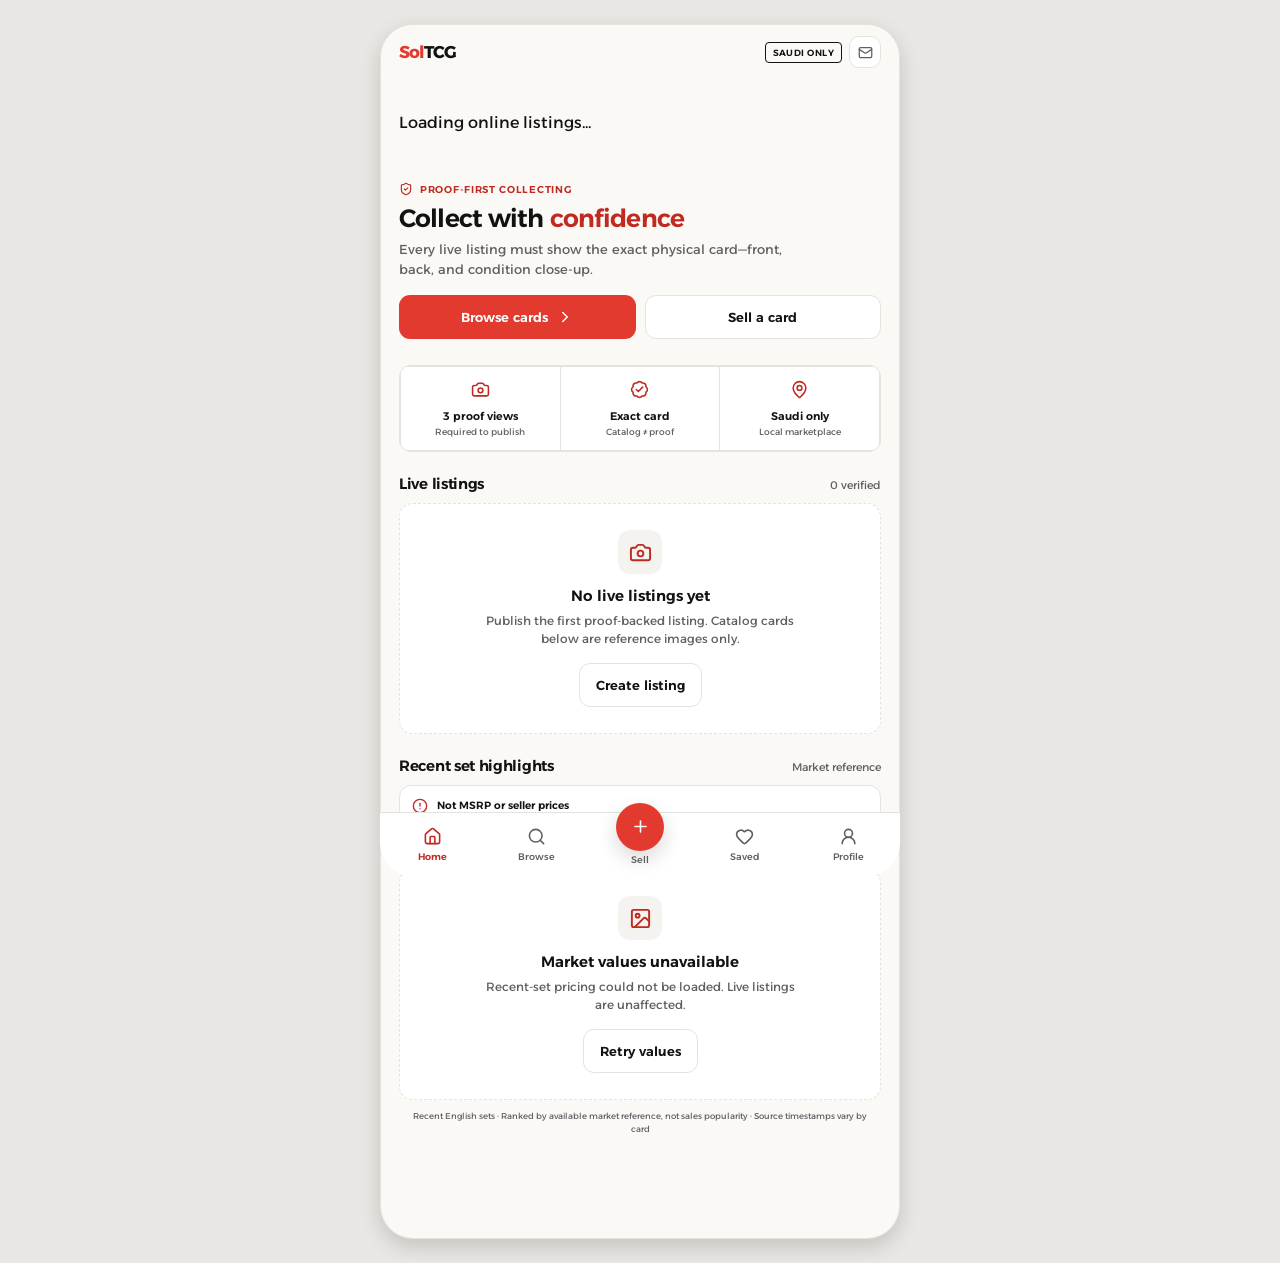
==== index.html @ 225a8061 "Publish browser build 0.1.14" ====
<!doctype html>
<html lang="en">
  <head>
    <meta charset="UTF-8" />
    <meta name="viewport" content="width=device-width, initial-scale=1.0, viewport-fit=cover" />
    <meta name="theme-color" content="#faf9f6" media="(prefers-color-scheme: light)" />
    <meta name="theme-color" content="#0f0f11" media="(prefers-color-scheme: dark)" />
    <meta name="description" content="SolTCG — a Saudi-first marketplace for collectors." />
    <title>SolTCG</title>
    <link rel="preconnect" href="https://fonts.googleapis.com" />
    <link rel="preconnect" href="https://fonts.gstatic.com" crossorigin />
    <link href="https://fonts.googleapis.com/css2?family=Alexandria:wght@300;400;500;600;700&display=swap" rel="stylesheet" />
    <script>
      // Runs before first paint so a saved Appearance choice never flashes the
      // other theme. The app re-applies the same value once it mounts.
      try {
        var stored = localStorage.getItem('soltcg:theme:v1')
        if (stored === 'light' || stored === 'dark') document.documentElement.dataset.theme = stored
      } catch (error) {}
    </script>
    <script type="module" crossorigin src="./assets/index-CTW6f2Mk.js"></script>
    <link rel="stylesheet" crossorigin href="./assets/index-mkdgCSlb.css">
  </head>
  <body>
    <div id="root"></div>
  </body>
</html>
---- assets/index-mkdgCSlb.css ----
.auth-screen{padding-block-start:28px}.auth-hero{align-items:flex-start;gap:14px;margin:2px 2px 22px;display:flex}.auth-icon{width:44px;height:44px;color:var(--accent-text);background:var(--surface-2);border:1px solid var(--line);border-radius:13px;flex:none;place-items:center;display:grid}.auth-hero h1{letter-spacing:-.035em;margin:7px 0;font-size:26px;font-weight:600;line-height:1.1}.auth-hero p{color:var(--muted);margin:0;font-size:12.5px;line-height:1.55}.auth-hero p strong{color:var(--ink)}.auth-guest-button{min-height:48px}.auth-divider{color:var(--muted);letter-spacing:.1em;text-transform:uppercase;align-items:center;gap:12px;margin:22px 1px 16px;font-size:9px;font-weight:600;display:flex}.auth-divider:before,.auth-divider:after{content:"";background:var(--line);flex:1;height:1px}.auth-card{padding:8px 16px 16px}.auth-tabs{background:var(--surface-2);border:1px solid var(--line);border-radius:11px;grid-template-columns:1fr 1fr;gap:4px;margin:0 0 18px;padding:4px;display:grid}.auth-tabs button{min-height:38px;color:var(--muted);cursor:pointer;background:0 0;border:0;border-radius:8px;justify-content:center;align-items:center;gap:6px;font-size:11.5px;font-weight:600;display:flex}.auth-tabs button.active{color:var(--accent-ink);background:var(--accent)}.auth-card-heading h2{letter-spacing:-.02em;margin:0 0 5px;font-size:17px;font-weight:600}.auth-card-heading p{color:var(--muted);margin:0 0 18px;font-size:10.5px;line-height:1.5}.auth-submit{margin-block-start:20px}.auth-resend{width:100%;min-height:32px;color:var(--muted);cursor:pointer;background:0 0;border:0;margin-block-start:14px;font-size:10.5px;font-weight:600}.auth-resend:hover{color:var(--accent-text)}.auth-resend:disabled{color:var(--muted);opacity:.6;cursor:default}.auth-alert{border:1px solid var(--line);border-radius:11px;align-items:flex-start;gap:9px;margin-block:13px;padding:11px 12px;font-size:10.5px;line-height:1.5;display:flex}.auth-alert svg{flex:none;margin-block-start:1px}.auth-alert.notice{color:var(--muted);background:var(--surface-2)}.auth-alert.notice svg{color:var(--amber)}.auth-alert.error{color:var(--red);background:var(--surface)}.auth-alert.success{color:var(--ink);background:var(--surface-2)}.auth-alert.success span{color:var(--accent-text)}.auth-account-card{background:var(--surface);border:1px solid var(--line);border-radius:14px;align-items:center;gap:13px;margin-block:10px 19px;padding:15px;display:flex}.auth-avatar{width:43px;height:43px;color:var(--ink);background:var(--surface-2);border:1px solid var(--line);border-radius:50%;place-items:center;font-size:17px;font-weight:600;display:grid}.auth-account-card div{flex-direction:column;gap:3px;min-width:0;display:flex}.auth-account-card strong,.auth-account-card span{text-overflow:ellipsis;white-space:nowrap;overflow:hidden}.auth-account-card strong{font-size:13px;font-weight:600}.auth-account-card div span{color:var(--muted);font-size:10.5px}.auth-signout{width:100%;min-height:43px;color:var(--muted);cursor:pointer;background:0 0;border:0;justify-content:center;align-items:center;gap:7px;margin-block-start:9px;font-size:11.5px;font-weight:600;display:flex}.auth-signout:disabled{opacity:.6}@media (width<=360px){.auth-tabs button{font-size:10.5px}.auth-card{padding-inline:13px}}.onboarding-page{min-height:100vh;padding-block:28px calc(24px + env(safe-area-inset-bottom));background:var(--bg);color:var(--ink);flex-direction:column;gap:18px;padding-inline:18px;display:flex}.onboarding-head{align-items:flex-start;gap:14px;display:flex}.onboarding-head h1{letter-spacing:-.03em;margin:6px 0;font-size:24px;font-weight:600;line-height:1.14}.onboarding-head p{color:var(--muted);margin:0;font-size:12.5px;line-height:1.55}.onboarding-progress{gap:6px;display:flex}.onboarding-dot{background:var(--surface-2);border-radius:999px;flex:1;height:4px;transition:background .2s}.onboarding-dot.done{background:var(--line)}.onboarding-dot.current{background:var(--accent)}.onboarding-step{align-content:start;gap:10px;display:grid}.onboarding-step.wide{grid-template-columns:1fr 1fr}.onboarding-step.wide .onboarding-tile{min-height:56px}.onboarding-tile{text-align:start;width:100%;min-height:72px;color:var(--ink);cursor:pointer;background:var(--surface);border:1px solid var(--line);border-radius:14px;align-items:center;gap:14px;padding-block:14px;padding-inline:16px;transition:transform .16s,border-color .16s,background .16s,opacity .16s,box-shadow .16s;display:flex}.onboarding-tile:active{transform:scale(.98)}.onboarding-tile:hover{border-color:var(--ink)}.onboarding-tile-icon{width:42px;height:42px;color:var(--accent-text);background:var(--surface-2);border-radius:12px;flex:none;place-items:center;transition:background .16s,color .16s;display:grid}.onboarding-tile-copy{flex-direction:column;gap:3px;min-width:0;display:flex}.onboarding-tile-copy strong{font-size:14px;font-weight:600}.onboarding-tile-copy small{color:var(--muted);font-size:11px;line-height:1.45}.onboarding-tile.chosen{background:var(--surface);border-color:var(--accent);box-shadow:0 0 0 1px var(--accent)}.onboarding-tile.chosen .onboarding-tile-icon{color:var(--accent-ink);background:var(--accent)}.onboarding-tile.dimmed{opacity:.55}.onboarding-actions{align-items:center;gap:10px;margin-block-start:auto;display:flex}.onboarding-actions .secondary{flex:none;min-width:48px}.onboarding-actions .primary{flex:1}.onboarding-skip{min-height:44px;color:var(--muted);cursor:pointer;background:0 0;border:0;flex:none;padding-inline:8px;font-size:11.5px;font-weight:600}.onboarding-skip:hover{color:var(--accent-text)}.onboarding-error{color:var(--red);margin:0;font-size:11px;line-height:1.5}@keyframes onboarding-step-in{0%{opacity:0;transform:translate(14px)}to{opacity:1;transform:translate(0)}}.onboarding-step{animation:.22s both onboarding-step-in}[dir=rtl] .onboarding-step{animation-name:onboarding-step-in-rtl}@keyframes onboarding-step-in-rtl{0%{opacity:0;transform:translate(-14px)}to{opacity:1;transform:translate(0)}}@keyframes onboarding-tile-in{0%{opacity:0;transform:translateY(10px)}to{opacity:1;transform:translateY(0)}}.onboarding-tile{animation:.18s both onboarding-tile-in}.onboarding-tile:first-child{animation-delay:40ms}.onboarding-tile:nth-child(2){animation-delay:.1s}.onboarding-tile:nth-child(3){animation-delay:.16s}.onboarding-tile:nth-child(4){animation-delay:.22s}.onboarding-tile:nth-child(5){animation-delay:.28s}.onboarding-tile:nth-child(6){animation-delay:.34s}@media (prefers-reduced-motion:reduce){.onboarding-step,.onboarding-tile{animation:none}.onboarding-tile,.onboarding-tile-icon,.onboarding-dot{transition:none}.onboarding-tile:active{transform:none}}:root{--lightningcss-light:initial;--lightningcss-dark: ;color-scheme:light;font-synthesis:none;--bg:#faf9f6;--surface:#fff;--surface-2:#f4f3ef;--ink:#121213;--muted:#5f5f62;--line:#e5e3de;--media:#f1f0ec;--accent:#e23a2e;--accent-text:#c02a20;--accent-ink:#fff;--accent-strong:#c9302a;--shadow:0 8px 20px #12121329;--page:#e8e7e3;--amber:#8f6010;--red:#c02a20;--text:var(--ink);color:var(--ink);background:var(--bg);font-family:Alexandria,system-ui,-apple-system,Segoe UI,sans-serif}@media (prefers-color-scheme:dark){:root{--lightningcss-light: ;--lightningcss-dark:initial;color-scheme:dark;--bg:#0f0f11;--surface:#17171a;--surface-2:#1e1e23;--ink:#f4f4f6;--muted:#9b9ba3;--line:#2a2a30;--media:#202025;--accent:#e23a2e;--accent-text:#ff7a6e;--accent-ink:#fff;--accent-strong:#ef4a3d;--shadow:0 10px 24px #00000080;--page:#08080a;--amber:#e0b061;--red:#ff7a6e}}:root[data-theme=dark]{--lightningcss-light: ;--lightningcss-dark:initial;color-scheme:dark;--bg:#0f0f11;--surface:#17171a;--surface-2:#1e1e23;--ink:#f4f4f6;--muted:#9b9ba3;--line:#2a2a30;--media:#202025;--accent:#e23a2e;--accent-text:#ff7a6e;--accent-ink:#fff;--accent-strong:#ef4a3d;--shadow:0 10px 24px #00000080;--page:#08080a;--amber:#e0b061;--red:#ff7a6e}:root[data-theme=light]{--lightningcss-light:initial;--lightningcss-dark: ;color-scheme:light;--bg:#faf9f6;--surface:#fff;--surface-2:#f4f3ef;--ink:#121213;--muted:#5f5f62;--line:#e5e3de;--media:#f1f0ec;--accent:#e23a2e;--accent-text:#c02a20;--accent-ink:#fff;--accent-strong:#c9302a;--shadow:0 8px 20px #12121329;--page:#e8e7e3;--amber:#8f6010;--red:#c02a20}*{box-sizing:border-box}html{background:var(--bg)}body{background:var(--bg);min-width:320px;min-height:100vh;color:var(--ink);margin:0}button,input,select,textarea{font:inherit}button{color:inherit}button:focus-visible,input:focus-visible,select:focus-visible,textarea:focus-visible,a:focus-visible{outline:2px solid var(--accent);outline-offset:2px}button:disabled{cursor:not-allowed}.app-shell{background:var(--bg);border-inline:1px solid var(--line);width:min(100%,520px);min-height:100vh;margin-inline:auto;padding-block-end:calc(84px + env(safe-area-inset-bottom));position:relative}.topbar{min-height:calc(54px + env(safe-area-inset-top));z-index:20;background:var(--bg);justify-content:space-between;align-items:center;gap:10px;padding-block-start:env(safe-area-inset-top);padding-inline:18px;display:flex;position:sticky;top:0}.brand{cursor:pointer;letter-spacing:-.05em;background:0 0;border:0;align-items:center;gap:9px;padding:0;font-size:17px;font-weight:700;display:flex}.brand-word{color:var(--accent)}.brand-word span{color:var(--ink)}.country-pill{color:var(--ink);border:1px solid var(--ink);letter-spacing:.05em;text-transform:uppercase;white-space:nowrap;background:0 0;border-radius:4px;padding:4px 7px;font-size:9px;font-weight:600}.topbar-actions{flex:none;align-items:center;gap:7px;display:flex}.feedback-link{width:32px;height:32px;color:var(--muted);background:var(--surface);border:1px solid var(--line);border-radius:10px;flex:none;place-items:center;text-decoration:none;display:grid}.feedback-link:hover{color:var(--accent-text);border-color:var(--accent)}.screen{padding-block:18px;padding-inline:18px}.home-screen{padding-block-start:8px}.page-heading{justify-content:space-between;align-items:center;gap:10px;margin-block:0 18px;display:flex}.page-heading h2{letter-spacing:-.03em;margin:4px 0 0;font-size:21px;font-weight:600}.screen-note{color:var(--muted);margin:0 0 12px;font-size:11px;line-height:1.5}.eyebrow,.kicker{color:var(--accent-text);text-transform:uppercase;letter-spacing:.07em;font-size:10px;font-weight:600}.eyebrow{align-items:center;gap:7px;display:flex}.hero{padding-block:8px 14px}.hero h1{letter-spacing:-.035em;margin:8px 0 7px;font-size:25px;font-weight:600;line-height:1.16}.hero h1 em{color:var(--accent-text);font-style:normal}.hero p{max-width:420px;color:var(--muted);margin:0;font-size:13px;line-height:1.5}.hero-actions{gap:9px;margin-block-start:16px;display:flex}.hero-actions button{flex:1}.feature{grid-template-columns:92px 1fr;align-items:center;gap:13px;margin-block:14px 4px;display:grid}.feature-media{aspect-ratio:3/4;border:1px solid var(--line);background:var(--media);cursor:pointer;border-radius:10px;place-items:center;width:100%;padding:7px;display:grid;overflow:hidden}.feature-media img{object-fit:contain;width:100%;height:100%}.feature-copy{gap:2px;min-width:0;display:grid}.feature-copy strong{letter-spacing:-.03em;font-size:16px;font-weight:600}.feature-copy .sm{color:var(--muted);font-size:11.5px}.feature-copy .amount{letter-spacing:-.03em;margin-block-start:3px;font-size:18px;font-weight:700}.proof-note{color:var(--accent-text);align-items:center;gap:4px;font-size:10px;font-weight:600;display:inline-flex}.proof-note i{background:var(--accent);border-radius:50%;width:5px;height:5px;display:block}.feature-open{color:var(--muted);cursor:pointer;background:0 0;border:0;align-items:center;gap:4px;margin-block-start:4px;padding:0;font-size:11px;font-weight:600;display:inline-flex}.trust-strip{background:var(--line);border:1px solid var(--line);border-radius:12px;grid-template-columns:repeat(3,minmax(0,1fr));gap:1px;margin-block:12px 20px;padding:1px;display:grid;overflow:hidden}.trust-strip>div{background:var(--surface);text-align:center;min-width:0;padding:13px 8px}.trust-strip svg{color:var(--accent-text);margin-block-end:6px}.trust-strip span,.trust-strip strong,.trust-strip small{display:block}.trust-strip strong{font-size:11px;font-weight:600}.trust-strip small{color:var(--muted);margin-block-start:3px;font-size:9px}.section-header{justify-content:space-between;align-items:baseline;gap:10px;margin-block:22px 10px;display:flex}.section-header h2{letter-spacing:-.02em;margin:0;font-size:15px;font-weight:600}.section-header span{color:var(--muted);white-space:nowrap;font-size:11px}.card-grid{grid-template-columns:repeat(2,minmax(0,1fr));gap:11px;display:grid}.horizontal-cards{scroll-snap-type:x mandatory;scrollbar-width:none;grid-auto-columns:46%;grid-auto-flow:column;gap:11px;padding-block-end:8px;display:grid;overflow-x:auto}.horizontal-cards::-webkit-scrollbar{display:none}.card-tile{border:1px solid var(--line);background:var(--surface);scroll-snap-align:start;border-radius:12px;gap:6px;min-width:0;padding:8px;display:grid;position:relative}.card-image-wrap{aspect-ratio:3/4;background:var(--media);cursor:pointer;border:0;border-radius:7px;place-items:center;width:100%;padding:6px;display:grid;position:relative;overflow:hidden}.card-image-wrap img{object-fit:contain;width:100%;height:100%;transition:transform .25s}.card-image-wrap:hover img{transform:translateY(-3px)scale(1.02)}.image-fallback{width:100%;height:100%;color:var(--muted);text-align:center;flex-direction:column;justify-content:center;align-items:center;gap:7px;display:flex}.image-fallback small{font-size:9px}.image-label{inset-inline-start:8px;background:var(--surface);border:1px solid var(--line);text-transform:uppercase;letter-spacing:.05em;color:var(--muted);border-radius:999px;padding:4px 7px;font-size:8.5px;font-weight:700;position:absolute;top:8px}.image-label.verified{color:var(--accent-text);align-items:center;gap:4px;display:flex}.heart-button{inset-inline-end:14px;z-index:2;background:var(--surface);border:1px solid var(--line);cursor:pointer;width:30px;height:30px;color:var(--muted);border-radius:50%;place-items:center;display:grid;position:absolute;top:14px}.heart-button.saved,.detail-top-actions .saved{color:var(--accent)}.card-copy{text-align:start;cursor:pointer;background:0 0;border:0;gap:1px;width:100%;padding:0;display:grid}.card-copy strong{letter-spacing:-.02em;white-space:nowrap;text-overflow:ellipsis;width:100%;font-size:12.5px;font-weight:600;overflow:hidden}.card-copy>span{color:var(--muted);white-space:nowrap;text-overflow:ellipsis;width:100%;font-size:10.5px;overflow:hidden}.card-copy b{color:var(--ink);margin-block-start:3px;font-size:13px;font-weight:700}.card-copy small{color:var(--muted);font-size:9.5px}.card-copy small.not-for-sale{color:var(--amber)}.card-copy b.market-value{color:var(--ink);font-size:13px}.card-copy small.market-label{color:var(--muted);line-height:1.3}.card-copy small.market-unavailable{color:var(--muted);margin-block-start:3px}.empty-state{border:1px dashed var(--line);background:var(--surface);text-align:center;border-radius:14px;padding:26px 22px}.empty-state>span{width:44px;height:44px;color:var(--accent-text);background:var(--surface-2);border-radius:12px;place-items:center;margin-block-end:12px;margin-inline:auto;display:grid}.empty-state h3{margin:0;font-size:15px;font-weight:600}.empty-state p{color:var(--muted);max-width:310px;margin:7px auto 15px;font-size:12px;line-height:1.5}.market-explainer{color:var(--muted);background:var(--surface);border:1px solid var(--line);border-radius:12px;align-items:flex-start;gap:9px;margin-block-end:12px;padding:12px;display:flex}.market-explainer svg{color:var(--accent-text);flex:none}.market-explainer span,.market-explainer strong{display:block}.market-explainer span{font-size:10px;line-height:1.45}.market-explainer strong{color:var(--ink);margin-block-end:2px;font-size:10.5px;font-weight:600}.ranking-note{color:var(--muted);text-align:center;margin:10px 10px 0;font-size:8.5px;line-height:1.5}.search-row{position:relative}.search-box{border:1px solid var(--line);background:var(--surface-2);height:44px;color:var(--muted);border-radius:11px;align-items:center;gap:9px;padding-inline:13px;display:flex}.search-box:focus-within{border-color:var(--accent)}.search-box input{width:100%;color:var(--ink);background:0 0;border:0;outline:0;font-size:12.5px}.search-box kbd{border:1px solid var(--line);background:var(--surface);color:var(--muted);border-radius:5px;padding:3px 5px;font-size:9px}.search-box>button{border:1px solid var(--line);background:var(--surface);width:28px;height:28px;color:var(--muted);cursor:pointer;border-radius:50%;flex:none;place-items:center;display:grid}.search-autocomplete{z-index:5;position:relative}.search-suggestions{border:1px solid var(--line);background:var(--surface);box-shadow:var(--shadow);border-radius:12px;max-height:min(480px,60vh);position:absolute;inset-block-start:calc(100% + 6px);inset-inline:0;overflow:auto}.search-suggestions [role=option]{text-align:start;width:100%;color:var(--ink);border:0;border-block-end:1px solid var(--line);cursor:pointer;background:0 0;align-items:center;gap:12px;padding:10px 13px;display:flex}.search-suggestions [role=option]:hover,.search-suggestions [role=option]:focus-visible,.search-suggestions [aria-selected=true]{background:var(--surface-2)}.suggestion-image{background:var(--media);border-radius:6px;flex:0 0 38px;place-items:center;width:38px;height:53px;display:grid}.suggestion-image img{object-fit:contain;width:100%;height:100%}.search-suggestions [role=option]>span:nth-child(2){text-align:start;flex:1;gap:4px;min-width:0;display:grid}.search-suggestions strong{font-size:13px;font-weight:600}.search-suggestions small{color:var(--muted);font-size:10px}.search-suggestions p{color:var(--muted);padding:12px;font-size:12px}.suggestion-dismiss{background:var(--surface-2);width:100%;color:var(--accent-text);cursor:pointer;border:0;padding:12px;font-size:12px;font-weight:600}.spin{animation:.8s linear infinite spin}@keyframes spin{to{transform:rotate(360deg)}}.chips{scrollbar-width:none;gap:6px;margin-block:13px;display:flex;overflow-x:auto}.chips::-webkit-scrollbar{display:none}.chips button{white-space:nowrap;border:1px solid var(--line);background:var(--surface);color:var(--muted);cursor:pointer;border-radius:999px;padding:6px 11px;font-size:11px;font-weight:500}.chips button.active{color:var(--accent-ink);background:var(--accent);border-color:var(--accent);font-weight:600}.results-line{color:var(--muted);justify-content:space-between;align-items:center;gap:10px;margin-block:16px 10px;font-size:10.5px;display:flex}.results-line span:last-child{color:var(--amber);text-align:end;align-items:center;gap:4px;display:flex}.search-error{color:var(--red);background:var(--surface);border:1px solid var(--line);border-radius:11px;align-items:flex-start;gap:9px;margin-block-end:13px;padding:12px;font-size:10.5px;line-height:1.45;display:flex}.search-error svg{flex:none}.search-error strong{color:var(--ink);margin-block-end:2px;display:block}.search-hint{color:var(--muted);background:var(--surface);border:1px solid var(--line);text-align:center;border-radius:11px;margin-block-end:13px;padding:13px;font-size:10.5px;line-height:1.5}.catalog-credit{color:var(--muted);text-align:center;margin-block:19px 4px;font-size:9px}.catalog-credit strong{color:var(--ink);font-weight:600}.catalog-note{color:var(--muted);background:var(--surface);border:1px solid var(--line);border-radius:12px;align-items:center;gap:9px;margin-block-start:13px;padding:11px 13px;font-size:9.5px;line-height:1.45;display:flex}.catalog-note svg{color:var(--amber);flex:none}.catalog-note span{flex:1}.catalog-note button{border:1px solid var(--line);background:var(--surface-2);color:var(--ink);cursor:pointer;border-radius:999px;flex:none;padding:6px 11px;font-size:9.5px;font-weight:600}.result-group{margin-block-start:20px}.result-group+.result-group{border-block-start:1px solid var(--line);margin-block-start:26px;padding-block-start:22px}.result-group-header{justify-content:space-between;align-items:center;gap:10px;margin-block-end:12px;display:flex}.result-group-header>div{align-items:center;gap:8px;min-width:0;display:flex}.result-group-header>div>span{border-radius:9px;place-items:center;width:28px;height:28px;display:grid}.result-group-header h3{letter-spacing:-.02em;margin:0;font-size:15px;font-weight:600}.result-group-header b{border-radius:999px;place-items:center;min-width:26px;height:23px;padding-inline:7px;font-size:9.5px;font-weight:600;display:grid}.result-group-header.live>div>span,.result-group-header.live b{color:var(--accent-text);background:var(--surface-2)}.result-group-header.catalog>div>span,.result-group-header.catalog b{color:var(--amber);background:var(--surface-2)}.no-listings,.catalog-disclaimer{border-radius:12px;align-items:flex-start;gap:10px;padding:13px;display:flex}.no-listings{color:var(--muted);background:var(--surface);border:1px dashed var(--line)}.no-listings svg,.catalog-disclaimer svg{flex:none}.no-listings strong{color:var(--ink);font-size:11.5px;font-weight:600;display:block}.no-listings p{margin:4px 0 0;font-size:9.5px;line-height:1.5}.catalog-disclaimer{color:var(--amber);background:var(--surface);border:1px solid var(--line);margin-block-end:12px}.catalog-disclaimer strong,.catalog-disclaimer span{display:block}.catalog-disclaimer strong{color:var(--ink);margin-block-end:3px;font-size:10.5px;font-weight:600}.catalog-disclaimer span{color:var(--muted);font-size:9.5px;line-height:1.45}.catalog-shelf{margin-block-end:18px}.shelf-heading{color:var(--muted);margin:0 0 9px;font-size:11px;font-weight:600}.load-more{border:1px solid var(--line);background:var(--surface);width:100%;color:var(--ink);cursor:pointer;border-radius:11px;margin-block-start:12px;padding:12px;font-size:12px;font-weight:600}.search-skeleton{border:1px solid var(--line);background:var(--surface);border-radius:12px;overflow:hidden}.search-skeleton span,.search-skeleton i,.search-skeleton b{background:linear-gradient(90deg, var(--surface-2) 20%, var(--line) 45%, var(--surface-2) 70%);background-size:250% 100%;animation:1.3s linear infinite shimmer;display:block}.search-skeleton span{aspect-ratio:3/4}.search-skeleton i{border-radius:5px;width:68%;height:11px;margin:12px 10px 8px}.search-skeleton b{border-radius:4px;width:45%;height:8px;margin:0 10px 14px}@keyframes shimmer{to{background-position:-250% 0}}.progress{background:var(--surface-2);border-radius:9px;height:3px;margin-block:-4px 20px;overflow:hidden}.progress span{background:var(--accent);height:100%;transition:width .25s;display:block}.form-card{background:var(--surface);border:1px solid var(--line);border-radius:14px;padding:16px}.form-intro{gap:11px;margin-block-end:20px;display:flex}.form-intro>span{width:38px;height:38px;color:var(--accent-text);background:var(--surface-2);border-radius:11px;flex:none;place-items:center;display:grid}.form-intro h3{letter-spacing:-.02em;margin:1px 0 4px;font-size:15px;font-weight:600}.form-intro p{color:var(--muted);margin:0;font-size:11px;line-height:1.45}.field{margin-block:15px;display:block}.field>span{color:var(--ink);justify-content:space-between;gap:8px;margin:0 2px 7px;font-size:11px;font-weight:600;display:flex}.field i{color:var(--muted);font-style:normal;font-weight:400}.field input,.field select,.field textarea{width:100%;color:var(--ink);background:var(--bg);border:1px solid var(--line);border-radius:10px;outline:none;padding:12px}.field input:focus,.field select:focus,.field textarea:focus{border-color:var(--accent)}.field select{appearance:auto}.field textarea{resize:vertical}.field-row{grid-template-columns:1fr 1fr;gap:10px;display:grid}.input-affix{position:relative}.input-affix input{padding-inline-end:58px}.input-affix b{inset-inline-end:13px;color:var(--accent-text);font-size:11px;font-weight:600;position:absolute;top:50%;transform:translateY(-50%)}.catalog-preview{background:var(--surface-2);border:1px solid var(--line);border-radius:12px;align-items:center;gap:13px;padding:10px;display:flex}.catalog-preview img{object-fit:contain;width:51px;height:68px}.catalog-preview div{flex-direction:column;align-items:flex-start;min-width:0;display:flex}.reference-tag{color:var(--amber);text-transform:uppercase;letter-spacing:.06em;align-items:center;gap:5px;font-size:9px;font-weight:600;display:inline-flex}.catalog-preview strong{margin-block-start:5px;font-size:13px;font-weight:600}.catalog-preview small{color:var(--muted);font-size:10px}.card-picker-field{position:relative}.card-picker-search{min-height:46px;color:var(--muted);background:var(--bg);border:1px solid var(--line);border-radius:10px;align-items:center;gap:9px;padding-inline:12px;display:flex}.card-picker-search:focus-within{border-color:var(--accent)}.card-picker-search input{width:100%;color:var(--ink);background:0 0;border:0;outline:0}.picker-help{color:var(--muted);margin:7px 2px 0;font-size:9.5px;display:block}.card-picker-results{border:1px solid var(--line);background:var(--surface);max-height:320px;box-shadow:var(--shadow);border-radius:12px;margin-block-start:8px;padding:5px;overflow-y:auto}.card-picker-results>button{width:100%;min-height:72px;color:var(--ink);text-align:start;cursor:pointer;background:0 0;border:0;border-radius:9px;grid-template-columns:49px 1fr 18px;align-items:center;gap:10px;padding:8px;display:grid}.card-picker-results>button:hover,.card-picker-results>button:focus-visible{background:var(--surface-2)}.picker-image{width:49px;height:62px;color:var(--muted);background:var(--media);border-radius:7px;place-items:center;display:grid;overflow:hidden}.picker-image img{object-fit:contain;width:100%;height:100%}.card-picker-results>button>span:nth-child(2){min-width:0}.card-picker-results strong,.card-picker-results small,.card-picker-results i{white-space:nowrap;text-overflow:ellipsis;display:block;overflow:hidden}.card-picker-results strong{font-size:11.5px;font-weight:600}.card-picker-results small{color:var(--muted);margin-block-start:3px;font-size:9.5px}.card-picker-results i{color:var(--accent-text);margin-block-start:4px;font-size:8.5px;font-style:normal}.card-picker-results svg{color:var(--muted)}.picker-empty{color:var(--muted);text-align:center;padding:20px 12px;font-size:10.5px}.selected-card-preview{border-color:var(--accent)}.selected-card-preview>div{flex:1;min-width:0}.selected-card-preview>div small{white-space:nowrap;text-overflow:ellipsis;width:100%;overflow:hidden}.selected-card-preview>button{color:var(--accent-text);cursor:pointer;background:0 0;border:0;align-self:flex-start;padding:3px;font-size:9.5px;font-weight:600}.error{margin:6px 2px 0;font-size:10px;display:block;color:var(--red)!important}.text-button{color:var(--muted);cursor:pointer;background:0 0;border:0;align-items:center;gap:6px;margin-block-end:18px;padding:0;font-size:11.5px;font-weight:600;display:flex}.text-button:hover{color:var(--accent-text)}.proof-intro{margin-block-end:14px}.security-note{color:var(--muted);background:var(--surface-2);border:1px solid var(--line);border-radius:11px;align-items:flex-start;gap:9px;margin-block-end:14px;padding:11px;display:flex}.security-note svg{color:var(--amber);flex:none}.security-note p{margin:0;font-size:10.5px;line-height:1.45}.security-note strong{color:var(--ink);font-weight:600}.proof-upload{margin-block:10px}.proof-upload input{display:none}.proof-upload>button{border:1px dashed var(--line);background:var(--surface-2);text-align:start;cursor:pointer;border-radius:12px;align-items:center;gap:11px;width:100%;min-height:84px;padding:10px;display:flex;overflow:hidden}.proof-upload.has-file>button{border-style:solid;border-color:var(--accent);background:var(--surface)}.proof-upload.has-error>button{border-color:var(--red)}.proof-upload>button>img{object-fit:cover;border-radius:7px;width:54px;height:65px}.upload-icon{width:42px;height:42px;color:var(--accent-text);background:var(--surface);border:1px solid var(--line);border-radius:11px;flex:none;place-items:center;display:grid}.upload-copy{flex:1;min-width:0}.upload-copy strong,.upload-copy small{display:block}.upload-copy strong{font-size:12px;font-weight:600}.upload-copy strong b{color:var(--red);text-transform:uppercase;margin-inline-start:7px;font-size:8px}.upload-copy small{color:var(--muted);white-space:nowrap;text-overflow:ellipsis;margin-block-start:5px;font-size:9.5px;overflow:hidden}.upload-action{color:var(--accent-text);font-size:9.5px;font-weight:600}.proof-checklist{border-block:1px solid var(--line);margin-block:18px;padding-block:10px}.proof-checklist>div{color:var(--muted);align-items:center;gap:8px;padding-block:6px;font-size:10.5px;display:flex}.proof-checklist>div>span{border:1px solid var(--line);border-radius:50%;place-items:center;width:20px;height:20px;font-size:9px;display:grid}.proof-checklist>div b{color:var(--muted);margin-inline-start:auto;font-size:9.5px}.proof-checklist>div.done{color:var(--ink)}.proof-checklist>div.done>span{color:var(--accent-ink);background:var(--accent);border-color:var(--accent)}.proof-checklist>div.done b{color:var(--accent-text)}.publish-help{color:var(--muted);text-align:center;margin-block-start:9px;font-size:9.5px;display:block}.publish-error{color:var(--red);background:var(--surface);border:1px solid var(--line);border-radius:10px;align-items:center;gap:8px;margin-block-end:12px;padding:10px;font-size:10.5px;display:flex}.moderation-block{margin-block-end:22px}.moderation-block h3{align-items:center;gap:7px;margin:0 0 10px;font-size:14px;font-weight:600;display:flex}.moderation-block h3 span{color:var(--muted);background:var(--surface);border:1px solid var(--line);border-radius:999px;padding:2px 7px;font-size:10px;font-weight:600}.moderation-card{background:var(--surface);border:1px solid var(--line);border-radius:13px;margin-block-end:12px;padding:12px}.moderation-card header{justify-content:space-between;align-items:flex-start;gap:10px;display:flex}.moderation-card strong{font-size:12px;font-weight:600;display:block}.moderation-card small{color:var(--muted);margin-block-start:3px;font-size:9.5px;display:block}.moderation-card .text-button{white-space:nowrap}.moderation-details{color:var(--ink);background:var(--surface-2);border:1px solid var(--line);border-radius:9px;margin:10px 0 0;padding:9px;font-size:10.5px}.moderation-proofs{grid-template-columns:repeat(3,1fr);gap:8px;margin-block:11px;display:grid}.moderation-proofs figure{flex-direction:column;gap:5px;margin:0;display:flex}.moderation-proofs img,.moderation-proofs .proof-placeholder{aspect-ratio:4/5;object-fit:cover;background:var(--media);border:1px solid var(--line);border-radius:9px;width:100%}.moderation-proofs .proof-placeholder{color:var(--muted);place-items:center;display:grid}.moderation-proofs figcaption{color:var(--muted);text-align:center;font-size:8px}.moderation-actions{gap:8px;margin-block-start:11px;display:flex}.moderation-actions button{flex:1;justify-content:center}.catalog-language{margin-block:8px}.detail-screen{min-height:100vh;padding-block-end:93px}.detail-top-actions{z-index:20;background:var(--bg);grid-template-columns:40px 1fr 40px;align-items:center;min-height:56px;padding-inline:16px;display:grid;position:sticky;top:0}.detail-top-actions button{border:1px solid var(--line);background:var(--surface);cursor:pointer;border-radius:50%;place-items:center;width:36px;height:36px;display:grid}.detail-top-actions span{text-align:center;font-size:12px;font-weight:600}.catalog-hero{background:var(--media);border-block-end:1px solid var(--line);flex-direction:column;align-items:center;min-height:340px;padding:17px 20px 23px;display:flex}.catalog-hero .reference-tag{background:var(--surface);border:1px solid var(--line);border-radius:999px;align-self:flex-start;padding:7px 9px}.catalog-hero img{object-fit:contain;width:min(70%,260px);height:290px;margin-block-start:8px}.detail-content{padding-block:21px;padding-inline:18px}.title-row{justify-content:space-between;align-items:flex-start;gap:12px;display:flex}.title-row h1{letter-spacing:-.035em;margin:5px 0 1px;font-size:24px;font-weight:600}.title-row p{color:var(--muted);margin:0;font-size:11px}.detail-price{color:var(--ink);white-space:nowrap;margin-block-start:18px;font-size:18px;font-weight:700}.detail-market-price{color:var(--accent-text);white-space:nowrap;margin-block-start:18px;font-size:17px;font-weight:700}.market-reference-card{color:var(--muted);background:var(--surface);border:1px solid var(--line);border-radius:13px;grid-template-columns:auto 1fr;align-items:center;gap:13px;margin-block-start:17px;padding:13px;display:grid}.market-reference-card>div{min-width:100px}.market-reference-card span,.market-reference-card strong,.market-reference-card small{display:block}.market-reference-card span{text-transform:uppercase;letter-spacing:.07em;font-size:8px;font-weight:600}.market-reference-card strong{color:var(--ink);margin-block-start:3px;font-size:15px;font-weight:700}.market-reference-card small{margin-block-start:3px;font-size:8px}.market-reference-card p{margin:0;font-size:9.5px;line-height:1.5}.market-reference-card.unavailable strong{font-size:13px}.card-facts{background:var(--surface);border:1px solid var(--line);border-radius:13px;margin-block-start:17px;padding:14px}.card-facts-heading{justify-content:space-between;align-items:baseline;gap:12px;display:flex}.card-facts h2{color:var(--ink);margin:0;font-size:15px;font-weight:600}.card-facts-heading>span,.fact-tags>span{color:var(--muted);text-transform:uppercase;letter-spacing:.07em;font-size:8px;font-weight:600}.card-facts-grid{grid-template-columns:repeat(2,minmax(0,1fr));gap:10px;margin-block-start:13px;display:grid}.card-facts-grid div{min-width:0}.card-facts-grid span{color:var(--muted);text-transform:uppercase;letter-spacing:.06em;font-size:8px;display:block}.card-facts-grid strong{overflow-wrap:anywhere;color:var(--ink);margin-block-start:2px;font-size:11px;font-weight:600;display:block}.fact-tags{flex-wrap:wrap;align-items:center;gap:6px;margin-block-start:13px;display:flex}.fact-tags b{color:var(--ink);background:var(--surface-2);border-radius:6px;padding:3px 6px;font-size:8.5px;font-weight:600}.card-description{color:var(--muted);margin:13px 0 0;font-size:10.5px;line-height:1.5}.card-actions{gap:7px;margin-block-start:12px;display:grid}.card-actions article{background:var(--surface-2);border-radius:8px;padding:9px}.card-actions b{color:var(--ink);font-size:10.5px;font-weight:600}.card-actions p{color:var(--muted);margin:4px 0 0;font-size:9.5px;line-height:1.45}.proof-section{border:1px solid var(--line);background:var(--surface);border-radius:14px;margin-block:22px 14px;padding:14px}.proof-heading,.proof-heading>div{align-items:center;display:flex}.proof-heading{justify-content:space-between;gap:8px;margin-block-end:13px}.proof-heading>div{gap:9px}.proof-shield{width:35px;height:35px;color:var(--accent-text);background:var(--surface-2);border-radius:10px;place-items:center;display:grid}.proof-heading h2{margin:0;font-size:13px;font-weight:600}.proof-heading p{color:var(--muted);margin:2px 0 0;font-size:9.5px}.status-ready,.status-blocked{text-transform:uppercase;border-radius:999px;padding:5px 7px;font-size:8.5px;font-weight:600}.status-ready{color:var(--accent-text);background:var(--surface-2)}.status-blocked{color:var(--red);background:var(--surface-2)}.proof-viewer{aspect-ratio:1.2;background:var(--media);border-radius:11px;position:relative;overflow:hidden}.proof-viewer img{object-fit:contain;width:100%;height:100%}.proof-viewer span{color:#fff;text-transform:capitalize;background:#121213bf;border-radius:6px;padding:5px 7px;font-size:8.5px;position:absolute;inset-block-end:8px;inset-inline-start:8px}.proof-tabs{grid-template-columns:repeat(3,1fr);gap:7px;margin-block-start:8px;display:grid}.proof-tabs button{background:var(--bg);border:1px solid var(--line);cursor:pointer;border-radius:8px;grid-template-columns:32px 1fr 13px;align-items:center;gap:5px;min-width:0;padding:5px;display:grid}.proof-tabs button.active{border-color:var(--accent)}.proof-tabs img{object-fit:cover;border-radius:4px;width:32px;height:36px}.proof-tabs span{text-overflow:ellipsis;text-transform:capitalize;font-size:8.5px;overflow:hidden}.proof-tabs svg{color:var(--accent-text)}.proof-missing{color:var(--red);background:var(--surface-2);border:1px solid var(--line);border-radius:11px;align-items:flex-start;gap:10px;padding:13px;display:flex}.proof-missing svg{flex:none}.proof-missing strong{font-size:11.5px;font-weight:600}.proof-missing p{color:var(--muted);margin:4px 0 0;font-size:9.5px;line-height:1.45}.proof-loading{color:var(--muted);text-align:center;padding:20px;font-size:11px}.info-card{background:var(--surface);border:1px solid var(--line);border-radius:13px;grid-template-columns:1fr 1fr;display:grid;overflow:hidden}.info-card>div{min-width:0;padding:13px}.info-card>div+div{border-inline-start:1px solid var(--line)}.info-card span{color:var(--muted);margin-block-end:5px;font-size:9px;display:block}.info-card strong{align-items:center;gap:4px;font-size:11px;font-weight:600;display:flex}.info-card .wide{border-inline-start:0;border-block-start:1px solid var(--line);grid-column:1/-1}.info-card p{color:var(--muted);margin:0;font-size:10.5px;line-height:1.45}.seller-card{border:1px solid var(--line);background:var(--surface);border-radius:13px;grid-template-columns:39px 1fr 20px;align-items:center;gap:10px;margin-block-start:12px;padding:13px;display:grid}.avatar{background:var(--accent);width:39px;height:39px;color:var(--accent-ink);border-radius:50%;place-items:center;font-size:12px;font-weight:600;display:grid}.seller-card strong,.seller-card span{display:block}.seller-card strong{font-size:11.5px;font-weight:600}.seller-card span{color:var(--muted);margin-block-start:3px;font-size:9px}.seller-card svg{color:var(--muted)}.buy-bar{z-index:30;background:var(--surface);border-block-start:1px solid var(--line);width:min(100%,520px);padding-block:12px;padding-inline:17px;grid-template-columns:auto 1fr;align-items:center;gap:14px;margin-inline:auto;padding-block-end:max(12px, env(safe-area-inset-bottom));display:grid;position:fixed;inset-block-end:0;inset-inline:0}.buy-bar small,.buy-bar strong{display:block}.buy-bar small{color:var(--muted);font-size:8.5px}.buy-bar strong{margin-block-start:2px;font-size:13px;font-weight:700}.buy-bar button{width:100%}.profile-header{align-items:center;gap:13px;margin-block-end:16px;display:flex}.profile-avatar{width:56px;height:56px;color:var(--ink);background:var(--surface-2);border:1px solid var(--line);letter-spacing:-.02em;border-radius:16px;place-items:center;font-size:20px;font-weight:600;display:grid}.profile-header h2{letter-spacing:-.03em;margin:2px 0;font-size:20px;font-weight:600}.profile-header p{color:var(--muted);overflow-wrap:anywhere;margin:0;font-size:11px}.profile-stats{border:1px solid var(--line);background:var(--surface);border-radius:12px;margin-block-end:14px;display:flex;overflow:hidden}.profile-stats>div{text-align:center;flex:1;gap:1px;padding:10px 4px;display:grid}.profile-stats>div+div{border-inline-start:1px solid var(--line)}.profile-stats b{font-size:14px;font-weight:700}.profile-stats span{color:var(--muted);font-size:9.5px}.profile-warning{color:var(--muted);background:var(--surface);border:1px solid var(--line);border-radius:12px;align-items:flex-start;gap:9px;padding:12px;display:flex}.profile-warning svg{color:var(--amber);flex:none}.profile-warning strong{color:var(--ink);font-size:11.5px;font-weight:600}.profile-warning p{margin:3px 0 0;font-size:9.5px}.staff-entry{text-align:start;border:0;border-block-end:1px solid var(--line);cursor:pointer;background:0 0;border-radius:0;grid-template-columns:34px 1fr 16px;align-items:center;gap:10px;width:100%;padding-block:11px;padding-inline:0;display:grid}.staff-entry-icon{background:var(--surface-2);width:34px;height:34px;color:var(--accent-text);border-radius:10px;place-items:center;display:grid}.staff-entry strong{font-size:13px;font-weight:600;display:block}.staff-entry small{color:var(--muted);margin-block-start:3px;font-size:9.5px;display:block}.staff-entry svg:last-child{color:var(--muted)}.profile-settings{display:grid}.group-heading{letter-spacing:.06em;text-transform:uppercase;color:var(--muted);margin:16px 0 2px;font-size:10px;font-weight:600}.profile-intent,.theme-switch{border-block-end:1px solid var(--line);padding-block:12px}.profile-intent>.kicker,.theme-switch>.kicker{color:var(--muted);margin-block-end:8px;display:block}.profile-intent .chips,.theme-switch .chips{border:1px solid var(--line);background:var(--surface-2);border-radius:11px;gap:5px;margin:0;padding:4px;overflow:visible}.profile-intent .chips button,.theme-switch .chips button{text-align:center;background:0 0;border-color:#0000;border-radius:8px;flex:1;min-width:0;padding:7px 2px;font-size:11.5px}.profile-intent .chips button.active,.theme-switch .chips button.active{background:var(--accent);border-color:var(--accent);color:var(--accent-ink)}.listing-list{display:grid}.listing-row{border:0;border-block-end:1px solid var(--line);background:0 0;border-radius:0;grid-template-columns:1fr auto;align-items:center;display:grid}.listing-row>button:first-child{text-align:start;cursor:pointer;background:0 0;border:0;align-items:center;gap:11px;min-width:0;padding-block:10px;padding-inline:0;display:flex}.listing-row img{object-fit:contain;background:var(--media);border-radius:6px;width:40px;height:52px}.listing-row span{flex-direction:column;align-items:flex-start;min-width:0;display:flex}.listing-row strong{font-size:12.5px;font-weight:600}.listing-row small{color:var(--muted);margin-block:3px 5px;font-size:9.5px}.listing-row b{color:var(--ink);font-size:12px;font-weight:700}.delete-button{border:0;border-inline-start:1px solid var(--line);color:var(--red);cursor:pointer;background:0 0;padding:12px}.profile-tabs{margin-block-start:20px}.delete-confirmation{border:1px solid var(--line);background:var(--surface);border-radius:12px;margin-block:18px;padding:16px}.delete-confirmation h3{margin:0 0 8px;font-size:15px;font-weight:600}.delete-confirmation p{color:var(--muted);font-size:12px;line-height:1.6}.delete-confirmation [role=alert]{color:var(--red)}.coming-soon{border:1px solid var(--line);background:var(--surface);border-radius:14px;margin-block-start:26px;padding:18px}.coming-soon h3{margin:7px 0;font-size:15px;font-weight:600}.coming-soon p{color:var(--muted);margin:0;font-size:10.5px;line-height:1.6}.profile-update-check{flex-wrap:wrap;align-items:center;gap:10px;margin-block-start:14px;display:flex}.profile-update-check strong{font-size:11.5px;font-weight:600}.profile-links{padding-block:2px 6px;display:grid}.profile-links a{border-block-end:1px solid var(--line);color:var(--ink);justify-content:space-between;align-items:center;gap:10px;padding-block:12px;font-size:13px;font-weight:600;text-decoration:none;display:flex}.profile-links a:hover{color:var(--accent-text)}.auth-gate{display:grid}.auth-footer{flex-wrap:wrap;justify-content:center;gap:8px 18px;padding-block:4px 28px;padding-inline:18px;display:flex}.auth-footer a{color:var(--muted);border-block-end:1px solid var(--line);padding-block-end:2px;font-size:11.5px;font-weight:500;text-decoration:none}.auth-footer a:hover{color:var(--accent-text);border-block-end-color:var(--accent)}.watching{border-block-start:1px solid var(--line)}.watching-row{border-block-end:1px solid var(--line);grid-template-columns:40px 1fr auto;align-items:center;gap:11px;padding-block:10px;display:grid}.watching-media{aspect-ratio:3/4;background:var(--media);border-radius:6px;place-items:center;width:40px;padding:3px;display:grid;overflow:hidden}.watching-media img{object-fit:contain;width:100%;height:100%}.watching-meta{gap:1px;min-width:0;display:grid}.watching-meta strong{letter-spacing:-.02em;white-space:nowrap;text-overflow:ellipsis;font-size:12.5px;font-weight:600;overflow:hidden}.watching-meta span{color:var(--muted);white-space:nowrap;text-overflow:ellipsis;font-size:10.5px;overflow:hidden}.watching-value{white-space:nowrap;font-size:12.5px;font-weight:700}.bottom-nav{width:min(100%,520px);height:calc(64px + env(safe-area-inset-bottom));z-index:25;background:var(--surface);border-block-start:1px solid var(--line);grid-template-columns:repeat(5,1fr);align-items:center;margin-inline:auto;padding-block-end:env(safe-area-inset-bottom);display:grid;position:fixed;inset-block-end:0;inset-inline:0}.bottom-nav button{color:var(--muted);cursor:pointer;background:0 0;border:0;flex-direction:column;justify-content:center;align-items:center;gap:3px;height:100%;padding-block:6px;padding-inline:2px;font-size:9.5px;font-weight:500;display:flex}.bottom-nav button.active{color:var(--accent-text);font-weight:600}.bottom-nav small{font-size:9.5px;font-weight:inherit}.bottom-nav svg{width:19px;height:19px}.sell-icon{width:48px;height:48px;color:var(--accent-ink);background:var(--accent);box-shadow:var(--shadow);border-radius:50%;place-items:center;margin-block-start:-22px;display:grid}.toast{z-index:50;border:1px solid var(--line);background:var(--surface);width:min(100% - 32px,430px);color:var(--ink);box-shadow:var(--shadow);border-radius:12px;align-items:center;gap:8px;margin-inline:auto;padding:12px 14px;font-size:11.5px;display:flex;position:fixed;inset-block-end:calc(78px + env(safe-area-inset-bottom));inset-inline:0}.toast svg{color:var(--accent-text);flex:none}.primary,.secondary{cursor:pointer;border:1px solid #0000;border-radius:11px;justify-content:center;align-items:center;gap:8px;min-height:44px;padding-block:0;padding-inline:16px;font-size:13px;font-weight:600;display:inline-flex}.primary{color:var(--accent-ink);background:var(--accent)}.primary:hover{background:var(--accent-strong)}.primary:disabled{color:var(--muted);background:var(--surface-2)}.secondary{background:var(--surface);border-color:var(--line);color:var(--ink)}.secondary:hover{border-color:var(--ink)}.secondary:disabled{color:var(--muted)}.full{width:100%}.ghost{width:34px;height:34px;color:var(--muted);background:var(--surface);border:1px solid var(--line);cursor:pointer;border-radius:10px;flex:none;place-items:center;padding:0;display:inline-grid}.ghost:hover{color:var(--accent-text);border-color:var(--accent)}.ghost.active{color:var(--accent)}.buy-actions{align-items:center;gap:9px;display:flex}.buy-actions .primary{flex:1}.count-badge,.step-count{width:36px;height:36px;color:var(--accent-text);background:var(--surface-2);border-radius:50%;place-items:center;font-size:12px;font-weight:600;display:grid}.thread-list{margin-block-start:14px;display:grid}.thread-row{text-align:start;border:0;border-block-end:1px solid var(--line);width:100%;color:inherit;cursor:pointer;background:0 0;border-radius:0;grid-template-columns:38px 1fr auto;align-items:center;gap:11px;padding-block:12px;padding-inline:0;display:grid}.thread-avatar{background:var(--surface-2);width:38px;height:38px;color:var(--muted);border-radius:11px;place-items:center;display:grid}.thread-copy{gap:3px;min-width:0;display:grid}.thread-copy strong{color:var(--ink);font-size:13px;font-weight:600}.thread-copy small{color:var(--muted);text-overflow:ellipsis;white-space:nowrap;font-size:11px;overflow:hidden}.thread-badge{background:var(--accent);min-width:20px;height:20px;color:var(--accent-ink);border-radius:999px;place-items:center;padding-inline:6px;font-size:11px;font-weight:600;display:grid}.thread-screen{padding-block-end:calc(108px + env(safe-area-inset-bottom))}.thread-head{border-block-end:1px solid var(--line);align-items:center;gap:9px;padding-block-end:12px;display:flex}.thread-head-copy{flex:1;gap:2px;min-width:0;display:grid}.thread-head-copy strong{font-size:14px;font-weight:600}.thread-head-copy small{color:var(--muted);font-size:10px}.message-list{gap:8px;padding-block:16px 8px;display:grid}.bubble{border-radius:14px;gap:3px;max-width:78%;padding:9px 12px;display:grid}.bubble p{overflow-wrap:anywhere;margin:0;font-size:13px;line-height:1.45}.bubble small{opacity:.75;font-size:9px}.bubble.mine{background:var(--accent);border:1px solid var(--accent);color:var(--accent-ink);justify-self:end}.bubble.theirs{background:var(--surface-2);border:1px solid var(--line);justify-self:start}.report-panel{border:1px solid var(--line);background:var(--surface);border-radius:12px;gap:10px;margin-block-start:14px;padding:14px;display:grid}.report-actions{justify-content:flex-end;gap:8px;display:flex}.composer{z-index:30;width:min(100%,520px);padding-block:12px;padding-inline:17px;background:var(--surface);border-block-start:1px solid var(--line);grid-template-columns:1fr auto;align-items:center;gap:9px;margin-inline:auto;padding-block-end:max(12px, env(safe-area-inset-bottom));display:grid;position:fixed;inset-block-end:0;inset-inline:0}.composer input{border:1px solid var(--line);background:var(--surface-2);width:100%;color:var(--ink);border-radius:11px;padding:11px 13px}.composer input:focus{border-color:var(--accent);outline:none}.composer .primary{padding:11px 14px}[dir=rtl] .hero-actions svg,[dir=rtl] .staff-entry>svg:last-child,[dir=rtl] .feature-open svg,[dir=rtl] .text-button svg,[dir=rtl] .thread-head .ghost svg{transform:scaleX(-1)}@media (width>=700px){body{background:var(--page);padding-block:24px}.app-shell{border:1px solid var(--line);min-height:calc(100vh - 48px);box-shadow:var(--shadow);border-radius:33px;overflow:hidden}.topbar{border-start-start-radius:33px;border-start-end-radius:33px}.bottom-nav,.buy-bar,.composer{border-end-end-radius:33px;border-end-start-radius:33px;inset-block-end:24px}.toast{inset-block-end:102px}}@media (width<=370px){.topbar{padding-inline:12px}.country-pill{padding:3px 6px;font-size:8.5px}.topbar-actions{gap:6px}.feedback-link{width:30px;height:30px}.screen{padding-inline:13px}.hero h1{font-size:23px}.trust-strip strong{font-size:10px}.trust-strip small{display:none}.field-row{grid-template-columns:1fr;gap:0}.proof-tabs button{grid-template-columns:28px 1fr}.proof-tabs svg{display:none}}
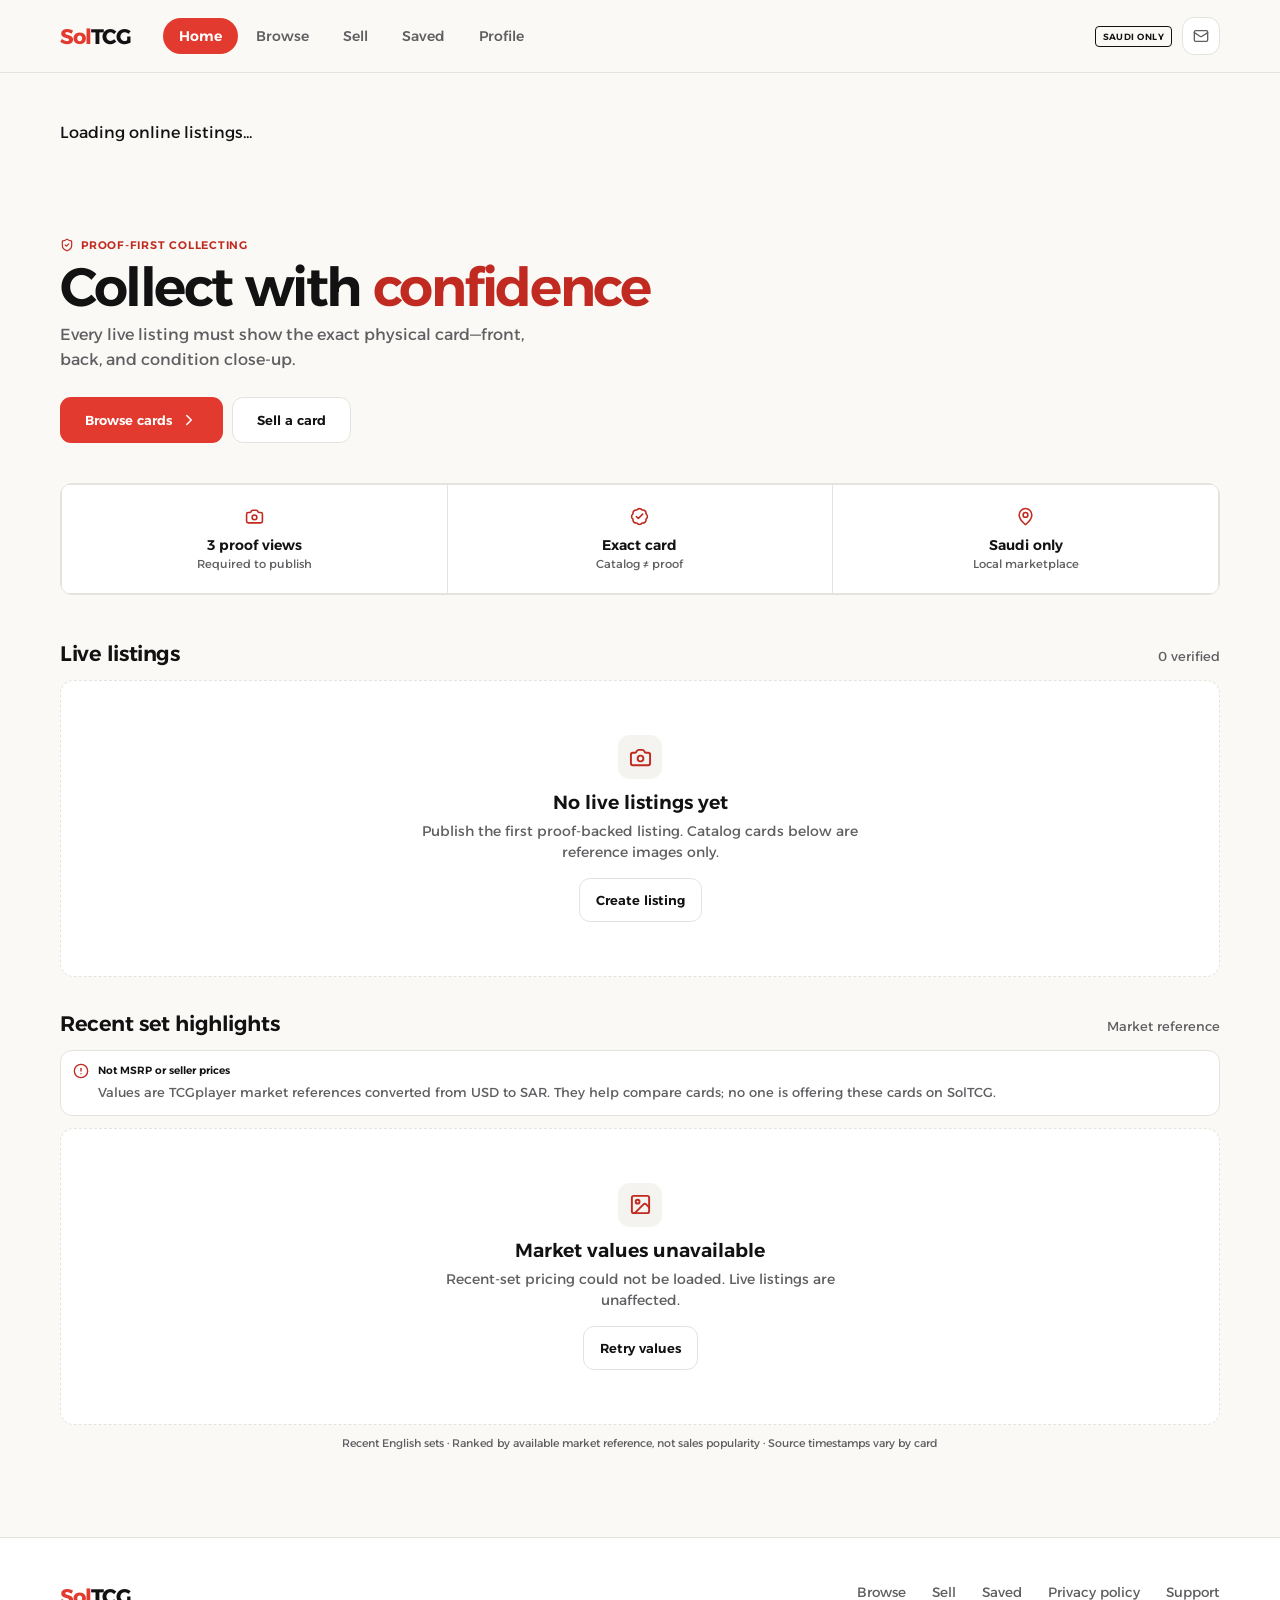
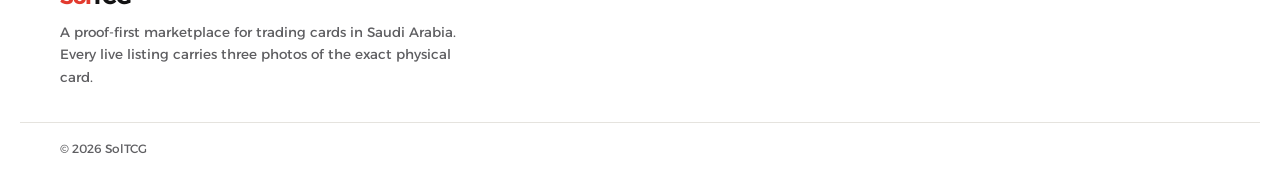
==== commit c841f669: "Publish browser build 0.1.19" ====
--- a/index.html
+++ b/index.html
@@ -18,8 +18,8 @@
         if (stored === 'light' || stored === 'dark') document.documentElement.dataset.theme = stored
       } catch (error) {}
     </script>
-    <script type="module" crossorigin src="./assets/index-CTW6f2Mk.js"></script>
-    <link rel="stylesheet" crossorigin href="./assets/index-mkdgCSlb.css">
+    <script type="module" crossorigin src="./assets/index-C5xEEdIu.js"></script>
+    <link rel="stylesheet" crossorigin href="./assets/index-tC59EVmv.css">
   </head>
   <body>
     <div id="root"></div>
--- a/assets/index-tC59EVmv.css
+++ b/assets/index-tC59EVmv.css
@@ -0,0 +1 @@
+.auth-screen{padding-block-start:28px}.auth-hero{align-items:flex-start;gap:14px;margin:2px 2px 22px;display:flex}.auth-icon{width:44px;height:44px;color:var(--accent-text);background:var(--surface-2);border:1px solid var(--line);border-radius:13px;flex:none;place-items:center;display:grid}.auth-hero h1{letter-spacing:-.035em;margin:7px 0;font-size:26px;font-weight:600;line-height:1.1}.auth-hero p{color:var(--muted);margin:0;font-size:12.5px;line-height:1.55}.auth-hero p strong{color:var(--ink)}.auth-locale{justify-content:flex-end;margin-block-end:14px}.auth-guest-button{min-height:48px}.auth-divider{color:var(--muted);letter-spacing:.1em;text-transform:uppercase;align-items:center;gap:12px;margin:22px 1px 16px;font-size:9px;font-weight:600;display:flex}.auth-divider:before,.auth-divider:after{content:"";background:var(--line);flex:1;height:1px}.auth-card{padding:8px 16px 16px}.auth-tabs{background:var(--surface-2);border:1px solid var(--line);border-radius:11px;grid-template-columns:1fr 1fr;gap:4px;margin:0 0 18px;padding:4px;display:grid}.auth-tabs button{min-height:38px;color:var(--muted);cursor:pointer;background:0 0;border:0;border-radius:8px;justify-content:center;align-items:center;gap:6px;font-size:11.5px;font-weight:600;display:flex}.auth-tabs button.active{color:var(--accent-ink);background:var(--accent)}.auth-card-heading h2{letter-spacing:-.02em;margin:0 0 5px;font-size:17px;font-weight:600}.auth-card-heading p{color:var(--muted);margin:0 0 18px;font-size:10.5px;line-height:1.5}.auth-submit{margin-block-start:20px}.auth-resend{width:100%;min-height:32px;color:var(--muted);cursor:pointer;background:0 0;border:0;margin-block-start:14px;font-size:10.5px;font-weight:600}.auth-resend:hover{color:var(--accent-text)}.auth-resend:disabled{color:var(--muted);opacity:.6;cursor:default}.auth-alert{border:1px solid var(--line);border-radius:11px;align-items:flex-start;gap:9px;margin-block:13px;padding:11px 12px;font-size:10.5px;line-height:1.5;display:flex}.auth-alert svg{flex:none;margin-block-start:1px}.auth-alert.notice{color:var(--muted);background:var(--surface-2)}.auth-alert.notice svg{color:var(--amber)}.auth-alert.error{color:var(--red);background:var(--surface)}.auth-alert.success{color:var(--ink);background:var(--surface-2)}.auth-alert.success span{color:var(--accent-text)}.auth-account-card{background:var(--surface);border:1px solid var(--line);border-radius:14px;align-items:center;gap:13px;margin-block:10px 19px;padding:15px;display:flex}.auth-avatar{width:43px;height:43px;color:var(--ink);background:var(--surface-2);border:1px solid var(--line);border-radius:50%;place-items:center;font-size:17px;font-weight:600;display:grid}.auth-account-card div{flex-direction:column;gap:3px;min-width:0;display:flex}.auth-account-card strong,.auth-account-card span{text-overflow:ellipsis;white-space:nowrap;overflow:hidden}.auth-account-card strong{font-size:13px;font-weight:600}.auth-account-card div span{color:var(--muted);font-size:10.5px}.auth-signout{width:100%;min-height:43px;color:var(--muted);cursor:pointer;background:0 0;border:0;justify-content:center;align-items:center;gap:7px;margin-block-start:9px;font-size:11.5px;font-weight:600;display:flex}.auth-signout:disabled{opacity:.6}@media (width<=360px){.auth-tabs button{font-size:10.5px}.auth-card{padding-inline:13px}}.onboarding-page{min-height:100vh;padding-block:28px calc(24px + env(safe-area-inset-bottom));background:var(--bg);color:var(--ink);flex-direction:column;gap:18px;padding-inline:18px;display:flex}.onboarding-head{align-items:flex-start;gap:14px;display:flex}.onboarding-head h1{letter-spacing:-.03em;margin:6px 0;font-size:24px;font-weight:600;line-height:1.14}.onboarding-head p{color:var(--muted);margin:0;font-size:12.5px;line-height:1.55}.onboarding-progress{gap:6px;display:flex}.onboarding-dot{background:var(--surface-2);border-radius:999px;flex:1;height:4px;transition:background .2s}.onboarding-dot.done{background:var(--line)}.onboarding-dot.current{background:var(--accent)}.onboarding-step{align-content:start;gap:10px;display:grid}.onboarding-step.wide{grid-template-columns:1fr 1fr}.onboarding-step.wide .onboarding-tile{min-height:56px}.onboarding-tile{text-align:start;width:100%;min-height:72px;color:var(--ink);cursor:pointer;background:var(--surface);border:1px solid var(--line);border-radius:14px;align-items:center;gap:14px;padding-block:14px;padding-inline:16px;transition:transform .16s,border-color .16s,background .16s,opacity .16s,box-shadow .16s;display:flex}.onboarding-tile:active{transform:scale(.98)}.onboarding-tile:hover{border-color:var(--ink)}.onboarding-tile-icon{width:42px;height:42px;color:var(--accent-text);background:var(--surface-2);border-radius:12px;flex:none;place-items:center;transition:background .16s,color .16s;display:grid}.onboarding-tile-copy{flex-direction:column;gap:3px;min-width:0;display:flex}.onboarding-tile-copy strong{font-size:14px;font-weight:600}.onboarding-tile-copy small{color:var(--muted);font-size:11px;line-height:1.45}.onboarding-tile.chosen{background:var(--surface);border-color:var(--accent);box-shadow:0 0 0 1px var(--accent)}.onboarding-tile.chosen .onboarding-tile-icon{color:var(--accent-ink);background:var(--accent)}.onboarding-tile.dimmed{opacity:.55}.onboarding-actions{align-items:center;gap:10px;margin-block-start:auto;display:flex}.onboarding-actions .secondary{flex:none;min-width:48px}.onboarding-actions .primary{flex:1}.onboarding-skip{min-height:44px;color:var(--muted);cursor:pointer;background:0 0;border:0;flex:none;padding-inline:8px;font-size:11.5px;font-weight:600}.onboarding-skip:hover{color:var(--accent-text)}.onboarding-error{color:var(--red);margin:0;font-size:11px;line-height:1.5}@keyframes onboarding-step-in{0%{opacity:0;transform:translate(14px)}to{opacity:1;transform:translate(0)}}.onboarding-step{animation:.22s both onboarding-step-in}[dir=rtl] .onboarding-step{animation-name:onboarding-step-in-rtl}@keyframes onboarding-step-in-rtl{0%{opacity:0;transform:translate(-14px)}to{opacity:1;transform:translate(0)}}@keyframes onboarding-tile-in{0%{opacity:0;transform:translateY(10px)}to{opacity:1;transform:translateY(0)}}.onboarding-tile{animation:.18s both onboarding-tile-in}.onboarding-tile:first-child{animation-delay:40ms}.onboarding-tile:nth-child(2){animation-delay:.1s}.onboarding-tile:nth-child(3){animation-delay:.16s}.onboarding-tile:nth-child(4){animation-delay:.22s}.onboarding-tile:nth-child(5){animation-delay:.28s}.onboarding-tile:nth-child(6){animation-delay:.34s}@media (prefers-reduced-motion:reduce){.onboarding-step,.onboarding-tile{animation:none}.onboarding-tile,.onboarding-tile-icon,.onboarding-dot{transition:none}.onboarding-tile:active{transform:none}}:root{--lightningcss-light:initial;--lightningcss-dark: ;color-scheme:light;font-synthesis:none;--bg:#faf9f6;--surface:#fff;--surface-2:#f4f3ef;--ink:#121213;--muted:#5f5f62;--line:#e5e3de;--media:#f1f0ec;--accent:#e23a2e;--accent-text:#c02a20;--accent-ink:#fff;--accent-strong:#c9302a;--shadow:0 8px 20px #12121329;--page:#e8e7e3;--amber:#8f6010;--red:#c02a20;--text:var(--ink);color:var(--ink);background:var(--bg);font-family:Alexandria,system-ui,-apple-system,Segoe UI,sans-serif}@media (prefers-color-scheme:dark){:root{--lightningcss-light: ;--lightningcss-dark:initial;color-scheme:dark;--bg:#0f0f11;--surface:#17171a;--surface-2:#1e1e23;--ink:#f4f4f6;--muted:#9b9ba3;--line:#2a2a30;--media:#202025;--accent:#e23a2e;--accent-text:#ff7a6e;--accent-ink:#fff;--accent-strong:#ef4a3d;--shadow:0 10px 24px #00000080;--page:#08080a;--amber:#e0b061;--red:#ff7a6e}}:root[data-theme=dark]{--lightningcss-light: ;--lightningcss-dark:initial;color-scheme:dark;--bg:#0f0f11;--surface:#17171a;--surface-2:#1e1e23;--ink:#f4f4f6;--muted:#9b9ba3;--line:#2a2a30;--media:#202025;--accent:#e23a2e;--accent-text:#ff7a6e;--accent-ink:#fff;--accent-strong:#ef4a3d;--shadow:0 10px 24px #00000080;--page:#08080a;--amber:#e0b061;--red:#ff7a6e}:root[data-theme=light]{--lightningcss-light:initial;--lightningcss-dark: ;color-scheme:light;--bg:#faf9f6;--surface:#fff;--surface-2:#f4f3ef;--ink:#121213;--muted:#5f5f62;--line:#e5e3de;--media:#f1f0ec;--accent:#e23a2e;--accent-text:#c02a20;--accent-ink:#fff;--accent-strong:#c9302a;--shadow:0 8px 20px #12121329;--page:#e8e7e3;--amber:#8f6010;--red:#c02a20}*{box-sizing:border-box}html{background:var(--bg)}body{background:var(--bg);min-width:320px;min-height:100vh;color:var(--ink);margin:0}button,input,select,textarea{font:inherit}button{color:inherit}button:focus-visible,input:focus-visible,select:focus-visible,textarea:focus-visible,a:focus-visible{outline:2px solid var(--accent);outline-offset:2px}button:disabled{cursor:not-allowed}.app-shell{background:var(--bg);border-inline:1px solid var(--line);width:min(100%,520px);min-height:100vh;margin-inline:auto;padding-block-end:calc(84px + env(safe-area-inset-bottom));position:relative}.topbar{min-height:calc(54px + env(safe-area-inset-top));z-index:20;background:var(--bg);justify-content:space-between;align-items:center;gap:10px;padding-block-start:env(safe-area-inset-top);padding-inline:18px;display:flex;position:sticky;top:0}.brand{cursor:pointer;letter-spacing:-.05em;background:0 0;border:0;align-items:center;gap:9px;padding:0;font-size:17px;font-weight:700;display:flex}.brand-word{color:var(--accent)}.brand-word span{color:var(--ink)}.country-pill{color:var(--ink);border:1px solid var(--ink);letter-spacing:.05em;text-transform:uppercase;white-space:nowrap;background:0 0;border-radius:4px;padding:4px 7px;font-size:9px;font-weight:600}.topbar-actions{flex:none;align-items:center;gap:7px;display:flex}.feedback-link{width:32px;height:32px;color:var(--muted);background:var(--surface);border:1px solid var(--line);border-radius:10px;flex:none;place-items:center;text-decoration:none;display:grid}.feedback-link:hover{color:var(--accent-text);border-color:var(--accent)}.screen{padding-block:18px;padding-inline:18px}.home-screen{padding-block-start:8px}.page-heading{justify-content:space-between;align-items:center;gap:10px;margin-block:0 18px;display:flex}.page-heading h2{letter-spacing:-.03em;margin:4px 0 0;font-size:21px;font-weight:600}.screen-note{color:var(--muted);margin:0 0 12px;font-size:11px;line-height:1.5}.eyebrow,.kicker{color:var(--accent-text);text-transform:uppercase;letter-spacing:.07em;font-size:10px;font-weight:600}.eyebrow{align-items:center;gap:7px;display:flex}.hero{padding-block:8px 14px}.hero h1{letter-spacing:-.035em;margin:8px 0 7px;font-size:25px;font-weight:600;line-height:1.16}.hero h1 em{color:var(--accent-text);font-style:normal}.hero p{max-width:420px;color:var(--muted);margin:0;font-size:13px;line-height:1.5}.hero-actions{gap:9px;margin-block-start:16px;display:flex}.hero-actions button{flex:1}.feature{grid-template-columns:92px 1fr;align-items:center;gap:13px;margin-block:14px 4px;display:grid}.feature-media{aspect-ratio:3/4;border:1px solid var(--line);background:var(--media);cursor:pointer;border-radius:10px;place-items:center;width:100%;padding:7px;display:grid;overflow:hidden}.feature-media img{object-fit:contain;width:100%;height:100%}.feature-copy{gap:2px;min-width:0;display:grid}.feature-copy strong{letter-spacing:-.03em;font-size:16px;font-weight:600}.feature-copy .sm{color:var(--muted);font-size:11.5px}.feature-copy .amount{letter-spacing:-.03em;margin-block-start:3px;font-size:18px;font-weight:700}.proof-note{color:var(--accent-text);align-items:center;gap:4px;font-size:10px;font-weight:600;display:inline-flex}.proof-note i{background:var(--accent);border-radius:50%;width:5px;height:5px;display:block}.feature-open{color:var(--muted);cursor:pointer;background:0 0;border:0;align-items:center;gap:4px;margin-block-start:4px;padding:0;font-size:11px;font-weight:600;display:inline-flex}.trust-strip{background:var(--line);border:1px solid var(--line);border-radius:12px;grid-template-columns:repeat(3,minmax(0,1fr));gap:1px;margin-block:12px 20px;padding:1px;display:grid;overflow:hidden}.trust-strip>div{background:var(--surface);text-align:center;min-width:0;padding:13px 8px}.trust-strip svg{color:var(--accent-text);margin-block-end:6px}.trust-strip span,.trust-strip strong,.trust-strip small{display:block}.trust-strip strong{font-size:11px;font-weight:600}.trust-strip small{color:var(--muted);margin-block-start:3px;font-size:9px}.section-header{justify-content:space-between;align-items:baseline;gap:10px;margin-block:22px 10px;display:flex}.section-header h2{letter-spacing:-.02em;margin:0;font-size:15px;font-weight:600}.section-header span{color:var(--muted);white-space:nowrap;font-size:11px}.card-grid{grid-template-columns:repeat(2,minmax(0,1fr));gap:11px;display:grid}.horizontal-cards{scroll-snap-type:x mandatory;scrollbar-width:none;grid-auto-columns:46%;grid-auto-flow:column;gap:11px;padding-block-end:8px;display:grid;overflow-x:auto}.horizontal-cards::-webkit-scrollbar{display:none}.card-tile{border:1px solid var(--line);background:var(--surface);scroll-snap-align:start;border-radius:12px;gap:6px;min-width:0;padding:8px;display:grid;position:relative}.card-image-wrap{aspect-ratio:3/4;background:var(--media);cursor:pointer;border:0;border-radius:7px;place-items:center;width:100%;padding:6px;display:grid;position:relative;overflow:hidden}.card-image-wrap img{object-fit:contain;width:100%;height:100%;transition:transform .25s}.card-image-wrap:hover img{transform:translateY(-3px)scale(1.02)}.image-fallback{width:100%;height:100%;color:var(--muted);text-align:center;flex-direction:column;justify-content:center;align-items:center;gap:7px;display:flex}.image-fallback small{font-size:9px}.image-label{inset-inline-start:8px;background:var(--surface);border:1px solid var(--line);text-transform:uppercase;letter-spacing:.05em;color:var(--muted);border-radius:999px;padding:4px 7px;font-size:8.5px;font-weight:700;position:absolute;top:8px}.image-label.verified{color:var(--accent-text);align-items:center;gap:4px;display:flex}.heart-button{inset-inline-end:14px;z-index:2;background:var(--surface);border:1px solid var(--line);cursor:pointer;width:30px;height:30px;color:var(--muted);border-radius:50%;place-items:center;display:grid;position:absolute;top:14px}.heart-button.saved,.detail-top-actions .saved{color:var(--accent)}.card-copy{text-align:start;cursor:pointer;background:0 0;border:0;gap:1px;width:100%;padding:0;display:grid}.card-copy strong{letter-spacing:-.02em;white-space:nowrap;text-overflow:ellipsis;width:100%;font-size:12.5px;font-weight:600;overflow:hidden}.card-copy>span{color:var(--muted);white-space:nowrap;text-overflow:ellipsis;width:100%;font-size:10.5px;overflow:hidden}.card-copy b{color:var(--ink);margin-block-start:3px;font-size:13px;font-weight:700}.card-copy small{color:var(--muted);font-size:9.5px}.card-copy small.not-for-sale{color:var(--amber)}.card-copy b.market-value{color:var(--ink);font-size:13px}.card-copy small.market-label{color:var(--muted);line-height:1.3}.card-copy small.market-unavailable{color:var(--muted);margin-block-start:3px}.empty-state{border:1px dashed var(--line);background:var(--surface);text-align:center;border-radius:14px;padding:26px 22px}.empty-state>span{width:44px;height:44px;color:var(--accent-text);background:var(--surface-2);border-radius:12px;place-items:center;margin-block-end:12px;margin-inline:auto;display:grid}.empty-state h3{margin:0;font-size:15px;font-weight:600}.empty-state p{color:var(--muted);max-width:310px;margin:7px auto 15px;font-size:12px;line-height:1.5}.market-explainer{color:var(--muted);background:var(--surface);border:1px solid var(--line);border-radius:12px;align-items:flex-start;gap:9px;margin-block-end:12px;padding:12px;display:flex}.market-explainer svg{color:var(--accent-text);flex:none}.market-explainer span,.market-explainer strong{display:block}.market-explainer span{font-size:10px;line-height:1.45}.market-explainer strong{color:var(--ink);margin-block-end:2px;font-size:10.5px;font-weight:600}.ranking-note{color:var(--muted);text-align:center;margin:10px 10px 0;font-size:8.5px;line-height:1.5}.search-row{position:relative}.search-box{border:1px solid var(--line);background:var(--surface-2);height:44px;color:var(--muted);border-radius:11px;align-items:center;gap:9px;padding-inline:13px;display:flex}.search-box:focus-within{border-color:var(--accent)}.search-box input{width:100%;color:var(--ink);background:0 0;border:0;outline:0;font-size:12.5px}.search-box kbd{border:1px solid var(--line);background:var(--surface);color:var(--muted);border-radius:5px;padding:3px 5px;font-size:9px}.search-box>button{border:1px solid var(--line);background:var(--surface);width:28px;height:28px;color:var(--muted);cursor:pointer;border-radius:50%;flex:none;place-items:center;display:grid}.search-autocomplete{z-index:5;position:relative}.search-suggestions{border:1px solid var(--line);background:var(--surface);box-shadow:var(--shadow);border-radius:12px;max-height:min(480px,60vh);position:absolute;inset-block-start:calc(100% + 6px);inset-inline:0;overflow:auto}.search-suggestions [role=option]{text-align:start;width:100%;color:var(--ink);border:0;border-block-end:1px solid var(--line);cursor:pointer;background:0 0;align-items:center;gap:12px;padding:10px 13px;display:flex}.search-suggestions [role=option]:hover,.search-suggestions [role=option]:focus-visible,.search-suggestions [aria-selected=true]{background:var(--surface-2)}.suggestion-image{background:var(--media);border-radius:6px;flex:0 0 38px;place-items:center;width:38px;height:53px;display:grid}.suggestion-image img{object-fit:contain;width:100%;height:100%}.search-suggestions [role=option]>span:nth-child(2){text-align:start;flex:1;gap:4px;min-width:0;display:grid}.search-suggestions strong{font-size:13px;font-weight:600}.search-suggestions small{color:var(--muted);font-size:10px}.search-suggestions p{color:var(--muted);padding:12px;font-size:12px}.suggestion-dismiss{background:var(--surface-2);width:100%;color:var(--accent-text);cursor:pointer;border:0;padding:12px;font-size:12px;font-weight:600}.spin{animation:.8s linear infinite spin}@keyframes spin{to{transform:rotate(360deg)}}.chips{scrollbar-width:none;gap:6px;margin-block:13px;display:flex;overflow-x:auto}.chips::-webkit-scrollbar{display:none}.chips button{white-space:nowrap;border:1px solid var(--line);background:var(--surface);color:var(--muted);cursor:pointer;border-radius:999px;padding:6px 11px;font-size:11px;font-weight:500}.chips button.active{color:var(--accent-ink);background:var(--accent);border-color:var(--accent);font-weight:600}.results-line{color:var(--muted);justify-content:space-between;align-items:center;gap:10px;margin-block:16px 10px;font-size:10.5px;display:flex}.results-line span:last-child{color:var(--amber);text-align:end;align-items:center;gap:4px;display:flex}.search-error{color:var(--red);background:var(--surface);border:1px solid var(--line);border-radius:11px;align-items:flex-start;gap:9px;margin-block-end:13px;padding:12px;font-size:10.5px;line-height:1.45;display:flex}.search-error svg{flex:none}.search-error strong{color:var(--ink);margin-block-end:2px;display:block}.search-hint{color:var(--muted);background:var(--surface);border:1px solid var(--line);text-align:center;border-radius:11px;margin-block-end:13px;padding:13px;font-size:10.5px;line-height:1.5}.catalog-credit{color:var(--muted);text-align:center;margin-block:19px 4px;font-size:9px}.catalog-credit strong{color:var(--ink);font-weight:600}.catalog-note{color:var(--muted);background:var(--surface);border:1px solid var(--line);border-radius:12px;align-items:center;gap:9px;margin-block-start:13px;padding:11px 13px;font-size:9.5px;line-height:1.45;display:flex}.catalog-note svg{color:var(--amber);flex:none}.catalog-note span{flex:1}.catalog-note button{border:1px solid var(--line);background:var(--surface-2);color:var(--ink);cursor:pointer;border-radius:999px;flex:none;padding:6px 11px;font-size:9.5px;font-weight:600}.result-group{margin-block-start:20px}.result-group+.result-group{border-block-start:1px solid var(--line);margin-block-start:26px;padding-block-start:22px}.result-group-header{justify-content:space-between;align-items:center;gap:10px;margin-block-end:12px;display:flex}.result-group-header>div{align-items:center;gap:8px;min-width:0;display:flex}.result-group-header>div>span{border-radius:9px;place-items:center;width:28px;height:28px;display:grid}.result-group-header h3{letter-spacing:-.02em;margin:0;font-size:15px;font-weight:600}.result-group-header b{border-radius:999px;place-items:center;min-width:26px;height:23px;padding-inline:7px;font-size:9.5px;font-weight:600;display:grid}.result-group-header.live>div>span,.result-group-header.live b{color:var(--accent-text);background:var(--surface-2)}.result-group-header.catalog>div>span,.result-group-header.catalog b{color:var(--amber);background:var(--surface-2)}.no-listings,.catalog-disclaimer{border-radius:12px;align-items:flex-start;gap:10px;padding:13px;display:flex}.no-listings{color:var(--muted);background:var(--surface);border:1px dashed var(--line)}.no-listings svg,.catalog-disclaimer svg{flex:none}.no-listings strong{color:var(--ink);font-size:11.5px;font-weight:600;display:block}.no-listings p{margin:4px 0 0;font-size:9.5px;line-height:1.5}.catalog-disclaimer{color:var(--amber);background:var(--surface);border:1px solid var(--line);margin-block-end:12px}.catalog-disclaimer strong,.catalog-disclaimer span{display:block}.catalog-disclaimer strong{color:var(--ink);margin-block-end:3px;font-size:10.5px;font-weight:600}.catalog-disclaimer span{color:var(--muted);font-size:9.5px;line-height:1.45}.catalog-shelf{margin-block-end:18px}.shelf-heading{color:var(--muted);margin:0 0 9px;font-size:11px;font-weight:600}.load-more{border:1px solid var(--line);background:var(--surface);width:100%;color:var(--ink);cursor:pointer;border-radius:11px;margin-block-start:12px;padding:12px;font-size:12px;font-weight:600}.search-skeleton{border:1px solid var(--line);background:var(--surface);border-radius:12px;overflow:hidden}.search-skeleton span,.search-skeleton i,.search-skeleton b{background:linear-gradient(90deg, var(--surface-2) 20%, var(--line) 45%, var(--surface-2) 70%);background-size:250% 100%;animation:1.3s linear infinite shimmer;display:block}.search-skeleton span{aspect-ratio:3/4}.search-skeleton i{border-radius:5px;width:68%;height:11px;margin:12px 10px 8px}.search-skeleton b{border-radius:4px;width:45%;height:8px;margin:0 10px 14px}@keyframes shimmer{to{background-position:-250% 0}}.progress{background:var(--surface-2);border-radius:9px;height:3px;margin-block:-4px 20px;overflow:hidden}.progress span{background:var(--accent);height:100%;transition:width .25s;display:block}.form-card{background:var(--surface);border:1px solid var(--line);border-radius:14px;padding:16px}.form-intro{gap:11px;margin-block-end:20px;display:flex}.form-intro>span{width:38px;height:38px;color:var(--accent-text);background:var(--surface-2);border-radius:11px;flex:none;place-items:center;display:grid}.form-intro h3{letter-spacing:-.02em;margin:1px 0 4px;font-size:15px;font-weight:600}.form-intro p{color:var(--muted);margin:0;font-size:11px;line-height:1.45}.field{margin-block:15px;display:block}.field>span{color:var(--ink);justify-content:space-between;gap:8px;margin:0 2px 7px;font-size:11px;font-weight:600;display:flex}.field i{color:var(--muted);font-style:normal;font-weight:400}.field input,.field select,.field textarea{width:100%;color:var(--ink);background:var(--bg);border:1px solid var(--line);border-radius:10px;outline:none;padding:12px}.field input:focus,.field select:focus,.field textarea:focus{border-color:var(--accent)}.field select{appearance:auto}.field textarea{resize:vertical}.field-row{grid-template-columns:1fr 1fr;gap:10px;display:grid}.input-affix{position:relative}.input-affix input{padding-inline-end:58px}.input-affix b{inset-inline-end:13px;color:var(--accent-text);font-size:11px;font-weight:600;position:absolute;top:50%;transform:translateY(-50%)}.catalog-preview{background:var(--surface-2);border:1px solid var(--line);border-radius:12px;align-items:center;gap:13px;padding:10px;display:flex}.catalog-preview img{object-fit:contain;width:51px;height:68px}.catalog-preview div{flex-direction:column;align-items:flex-start;min-width:0;display:flex}.reference-tag{color:var(--amber);text-transform:uppercase;letter-spacing:.06em;align-items:center;gap:5px;font-size:9px;font-weight:600;display:inline-flex}.catalog-preview strong{margin-block-start:5px;font-size:13px;font-weight:600}.catalog-preview small{color:var(--muted);font-size:10px}.card-picker-field{position:relative}.card-picker-search{min-height:46px;color:var(--muted);background:var(--bg);border:1px solid var(--line);border-radius:10px;align-items:center;gap:9px;padding-inline:12px;display:flex}.card-picker-search:focus-within{border-color:var(--accent)}.card-picker-search input{width:100%;color:var(--ink);background:0 0;border:0;outline:0}.picker-help{color:var(--muted);margin:7px 2px 0;font-size:9.5px;display:block}.card-picker-results{border:1px solid var(--line);background:var(--surface);max-height:320px;box-shadow:var(--shadow);border-radius:12px;margin-block-start:8px;padding:5px;overflow-y:auto}.card-picker-results>button{width:100%;min-height:72px;color:var(--ink);text-align:start;cursor:pointer;background:0 0;border:0;border-radius:9px;grid-template-columns:49px 1fr 18px;align-items:center;gap:10px;padding:8px;display:grid}.card-picker-results>button:hover,.card-picker-results>button:focus-visible{background:var(--surface-2)}.picker-image{width:49px;height:62px;color:var(--muted);background:var(--media);border-radius:7px;place-items:center;display:grid;overflow:hidden}.picker-image img{object-fit:contain;width:100%;height:100%}.card-picker-results>button>span:nth-child(2){min-width:0}.card-picker-results strong,.card-picker-results small,.card-picker-results i{white-space:nowrap;text-overflow:ellipsis;display:block;overflow:hidden}.card-picker-results strong{font-size:11.5px;font-weight:600}.card-picker-results small{color:var(--muted);margin-block-start:3px;font-size:9.5px}.card-picker-results i{color:var(--accent-text);margin-block-start:4px;font-size:8.5px;font-style:normal}.card-picker-results svg{color:var(--muted)}.picker-empty{color:var(--muted);text-align:center;padding:20px 12px;font-size:10.5px}.selected-card-preview{border-color:var(--accent)}.selected-card-preview>div{flex:1;min-width:0}.selected-card-preview>div small{white-space:nowrap;text-overflow:ellipsis;width:100%;overflow:hidden}.selected-card-preview>button{color:var(--accent-text);cursor:pointer;background:0 0;border:0;align-self:flex-start;padding:3px;font-size:9.5px;font-weight:600}.error{margin:6px 2px 0;font-size:10px;display:block;color:var(--red)!important}.text-button{color:var(--muted);cursor:pointer;background:0 0;border:0;align-items:center;gap:6px;margin-block-end:18px;padding:0;font-size:11.5px;font-weight:600;display:flex}.text-button:hover{color:var(--accent-text)}.proof-intro{margin-block-end:14px}.security-note{color:var(--muted);background:var(--surface-2);border:1px solid var(--line);border-radius:11px;align-items:flex-start;gap:9px;margin-block-end:14px;padding:11px;display:flex}.security-note svg{color:var(--amber);flex:none}.security-note p{margin:0;font-size:10.5px;line-height:1.45}.security-note strong{color:var(--ink);font-weight:600}.proof-upload{margin-block:10px}.proof-upload input{display:none}.proof-upload>button{border:1px dashed var(--line);background:var(--surface-2);text-align:start;cursor:pointer;border-radius:12px;align-items:center;gap:11px;width:100%;min-height:84px;padding:10px;display:flex;overflow:hidden}.proof-upload.has-file>button{border-style:solid;border-color:var(--accent);background:var(--surface)}.proof-upload.has-error>button{border-color:var(--red)}.proof-upload>button>img{object-fit:cover;border-radius:7px;width:54px;height:65px}.upload-icon{width:42px;height:42px;color:var(--accent-text);background:var(--surface);border:1px solid var(--line);border-radius:11px;flex:none;place-items:center;display:grid}.upload-copy{flex:1;min-width:0}.upload-copy strong,.upload-copy small{display:block}.upload-copy strong{font-size:12px;font-weight:600}.upload-copy strong b{color:var(--red);text-transform:uppercase;margin-inline-start:7px;font-size:8px}.upload-copy small{color:var(--muted);white-space:nowrap;text-overflow:ellipsis;margin-block-start:5px;font-size:9.5px;overflow:hidden}.upload-action{color:var(--accent-text);font-size:9.5px;font-weight:600}.proof-checklist{border-block:1px solid var(--line);margin-block:18px;padding-block:10px}.proof-checklist>div{color:var(--muted);align-items:center;gap:8px;padding-block:6px;font-size:10.5px;display:flex}.proof-checklist>div>span{border:1px solid var(--line);border-radius:50%;place-items:center;width:20px;height:20px;font-size:9px;display:grid}.proof-checklist>div b{color:var(--muted);margin-inline-start:auto;font-size:9.5px}.proof-checklist>div.done{color:var(--ink)}.proof-checklist>div.done>span{color:var(--accent-ink);background:var(--accent);border-color:var(--accent)}.proof-checklist>div.done b{color:var(--accent-text)}.publish-help{color:var(--muted);text-align:center;margin-block-start:9px;font-size:9.5px;display:block}.publish-error{color:var(--red);background:var(--surface);border:1px solid var(--line);border-radius:10px;align-items:center;gap:8px;margin-block-end:12px;padding:10px;font-size:10.5px;display:flex}.moderation-block{margin-block-end:22px}.moderation-block h3{align-items:center;gap:7px;margin:0 0 10px;font-size:14px;font-weight:600;display:flex}.moderation-block h3 span{color:var(--muted);background:var(--surface);border:1px solid var(--line);border-radius:999px;padding:2px 7px;font-size:10px;font-weight:600}.moderation-card{background:var(--surface);border:1px solid var(--line);border-radius:13px;margin-block-end:12px;padding:12px}.moderation-card header{justify-content:space-between;align-items:flex-start;gap:10px;display:flex}.moderation-card strong{font-size:12px;font-weight:600;display:block}.moderation-card small{color:var(--muted);margin-block-start:3px;font-size:9.5px;display:block}.moderation-card .text-button{white-space:nowrap}.moderation-details{color:var(--ink);background:var(--surface-2);border:1px solid var(--line);border-radius:9px;margin:10px 0 0;padding:9px;font-size:10.5px}.moderation-proofs{grid-template-columns:repeat(3,1fr);gap:8px;margin-block:11px;display:grid}.moderation-proofs figure{flex-direction:column;gap:5px;margin:0;display:flex}.moderation-proofs img,.moderation-proofs .proof-placeholder{aspect-ratio:4/5;object-fit:cover;background:var(--media);border:1px solid var(--line);border-radius:9px;width:100%}.moderation-proofs .proof-placeholder{color:var(--muted);place-items:center;display:grid}.moderation-proofs figcaption{color:var(--muted);text-align:center;font-size:8px}.moderation-avatar{flex-direction:column;align-items:flex-start;gap:5px;margin:11px 0 0;display:flex}.moderation-avatar img{object-fit:cover;background:var(--media);border:1px solid var(--line);border-radius:999px;width:64px;height:64px}.moderation-avatar figcaption{color:var(--muted);font-size:8px}.moderation-actions{flex-wrap:wrap;gap:8px;margin-block-start:11px;display:flex}.moderation-actions button{flex:1;justify-content:center}.catalog-language{margin-block:8px}.detail-screen{min-height:100vh;padding-block-end:93px}.detail-top-actions{z-index:20;background:var(--bg);grid-template-columns:40px 1fr 40px;align-items:center;min-height:56px;padding-inline:16px;display:grid;position:sticky;top:0}.detail-top-actions button{border:1px solid var(--line);background:var(--surface);cursor:pointer;border-radius:50%;place-items:center;width:36px;height:36px;display:grid}.detail-top-actions span{text-align:center;font-size:12px;font-weight:600}.catalog-hero{background:var(--media);border-block-end:1px solid var(--line);flex-direction:column;align-items:center;min-height:340px;padding:17px 20px 23px;display:flex}.catalog-hero .reference-tag{background:var(--surface);border:1px solid var(--line);border-radius:999px;align-self:flex-start;padding:7px 9px}.catalog-hero img{object-fit:contain;width:min(70%,260px);height:290px;margin-block-start:8px}.detail-content{padding-block:21px;padding-inline:18px}.title-row{justify-content:space-between;align-items:flex-start;gap:12px;display:flex}.title-row h1{letter-spacing:-.035em;margin:5px 0 1px;font-size:24px;font-weight:600}.title-row p{color:var(--muted);margin:0;font-size:11px}.detail-price{color:var(--ink);white-space:nowrap;margin-block-start:18px;font-size:18px;font-weight:700}.detail-market-price{color:var(--accent-text);white-space:nowrap;margin-block-start:18px;font-size:17px;font-weight:700}.market-reference-card{color:var(--muted);background:var(--surface);border:1px solid var(--line);border-radius:13px;grid-template-columns:auto 1fr;align-items:center;gap:13px;margin-block-start:17px;padding:13px;display:grid}.market-reference-card>div{min-width:100px}.market-reference-card span,.market-reference-card strong,.market-reference-card small{display:block}.market-reference-card span{text-transform:uppercase;letter-spacing:.07em;font-size:8px;font-weight:600}.market-reference-card strong{color:var(--ink);margin-block-start:3px;font-size:15px;font-weight:700}.market-reference-card small{margin-block-start:3px;font-size:8px}.market-reference-card p{margin:0;font-size:9.5px;line-height:1.5}.market-reference-card.unavailable strong{font-size:13px}.card-facts{background:var(--surface);border:1px solid var(--line);border-radius:13px;margin-block-start:17px;padding:14px}.card-facts-heading{justify-content:space-between;align-items:baseline;gap:12px;display:flex}.card-facts h2{color:var(--ink);margin:0;font-size:15px;font-weight:600}.card-facts-heading>span,.fact-tags>span{color:var(--muted);text-transform:uppercase;letter-spacing:.07em;font-size:8px;font-weight:600}.card-facts-grid{grid-template-columns:repeat(2,minmax(0,1fr));gap:10px;margin-block-start:13px;display:grid}.card-facts-grid div{min-width:0}.card-facts-grid span{color:var(--muted);text-transform:uppercase;letter-spacing:.06em;font-size:8px;display:block}.card-facts-grid strong{overflow-wrap:anywhere;color:var(--ink);margin-block-start:2px;font-size:11px;font-weight:600;display:block}.fact-tags{flex-wrap:wrap;align-items:center;gap:6px;margin-block-start:13px;display:flex}.fact-tags b{color:var(--ink);background:var(--surface-2);border-radius:6px;padding:3px 6px;font-size:8.5px;font-weight:600}.card-description{color:var(--muted);margin:13px 0 0;font-size:10.5px;line-height:1.5}.card-actions{gap:7px;margin-block-start:12px;display:grid}.card-actions article{background:var(--surface-2);border-radius:8px;padding:9px}.card-actions b{color:var(--ink);font-size:10.5px;font-weight:600}.card-actions p{color:var(--muted);margin:4px 0 0;font-size:9.5px;line-height:1.45}.proof-section{border:1px solid var(--line);background:var(--surface);border-radius:14px;margin-block:22px 14px;padding:14px}.proof-heading,.proof-heading>div{align-items:center;display:flex}.proof-heading{justify-content:space-between;gap:8px;margin-block-end:13px}.proof-heading>div{gap:9px}.proof-shield{width:35px;height:35px;color:var(--accent-text);background:var(--surface-2);border-radius:10px;place-items:center;display:grid}.proof-heading h2{margin:0;font-size:13px;font-weight:600}.proof-heading p{color:var(--muted);margin:2px 0 0;font-size:9.5px}.status-ready,.status-blocked{text-transform:uppercase;border-radius:999px;padding:5px 7px;font-size:8.5px;font-weight:600}.status-ready{color:var(--accent-text);background:var(--surface-2)}.status-blocked{color:var(--red);background:var(--surface-2)}.proof-viewer{aspect-ratio:1.2;background:var(--media);border-radius:11px;position:relative;overflow:hidden}.proof-viewer img{object-fit:contain;width:100%;height:100%}.proof-viewer span{color:#fff;text-transform:capitalize;background:#121213bf;border-radius:6px;padding:5px 7px;font-size:8.5px;position:absolute;inset-block-end:8px;inset-inline-start:8px}.proof-tabs{grid-template-columns:repeat(3,1fr);gap:7px;margin-block-start:8px;display:grid}.proof-tabs button{background:var(--bg);border:1px solid var(--line);cursor:pointer;border-radius:8px;grid-template-columns:32px 1fr 13px;align-items:center;gap:5px;min-width:0;padding:5px;display:grid}.proof-tabs button.active{border-color:var(--accent)}.proof-tabs img{object-fit:cover;border-radius:4px;width:32px;height:36px}.proof-tabs span{text-overflow:ellipsis;text-transform:capitalize;font-size:8.5px;overflow:hidden}.proof-tabs svg{color:var(--accent-text)}.proof-missing{color:var(--red);background:var(--surface-2);border:1px solid var(--line);border-radius:11px;align-items:flex-start;gap:10px;padding:13px;display:flex}.proof-missing svg{flex:none}.proof-missing strong{font-size:11.5px;font-weight:600}.proof-missing p{color:var(--muted);margin:4px 0 0;font-size:9.5px;line-height:1.45}.proof-loading{color:var(--muted);text-align:center;padding:20px;font-size:11px}.info-card{background:var(--surface);border:1px solid var(--line);border-radius:13px;grid-template-columns:1fr 1fr;display:grid;overflow:hidden}.info-card>div{min-width:0;padding:13px}.info-card>div+div{border-inline-start:1px solid var(--line)}.info-card span{color:var(--muted);margin-block-end:5px;font-size:9px;display:block}.info-card strong{align-items:center;gap:4px;font-size:11px;font-weight:600;display:flex}.info-card .wide{border-inline-start:0;border-block-start:1px solid var(--line);grid-column:1/-1}.info-card p{color:var(--muted);margin:0;font-size:10.5px;line-height:1.45}.seller-card{border:1px solid var(--line);background:var(--surface);border-radius:13px;grid-template-columns:39px 1fr 20px;align-items:center;gap:10px;margin-block-start:12px;padding:13px;display:grid}.avatar{background:var(--accent);width:39px;height:39px;color:var(--accent-ink);border-radius:50%;place-items:center;font-size:12px;font-weight:600;display:grid}.seller-card strong,.seller-card span{display:block}.seller-card strong{font-size:11.5px;font-weight:600}.seller-card span{color:var(--muted);margin-block-start:3px;font-size:9px}.seller-card svg{color:var(--muted)}.buy-bar{z-index:30;background:var(--surface);border-block-start:1px solid var(--line);width:min(100%,520px);padding-block:12px;padding-inline:17px;grid-template-columns:auto 1fr;align-items:center;gap:14px;margin-inline:auto;padding-block-end:max(12px, env(safe-area-inset-bottom));display:grid;position:fixed;inset-block-end:0;inset-inline:0}.buy-bar small,.buy-bar strong{display:block}.buy-bar small{color:var(--muted);font-size:8.5px}.buy-bar strong{margin-block-start:2px;font-size:13px;font-weight:700}.buy-bar button{width:100%}.profile-header{align-items:center;gap:13px;margin-block-end:16px;display:flex}.profile-avatar{width:56px;height:56px;color:var(--ink);background:var(--surface-2);border:1px solid var(--line);letter-spacing:-.02em;border-radius:16px;place-items:center;font-size:20px;font-weight:600;display:grid}.profile-header h2{letter-spacing:-.03em;margin:2px 0;font-size:20px;font-weight:600}.profile-header p{color:var(--muted);overflow-wrap:anywhere;margin:0;font-size:11px}.profile-stats{border:1px solid var(--line);background:var(--surface);border-radius:12px;margin-block-end:14px;display:flex;overflow:hidden}.profile-stats>div{text-align:center;flex:1;gap:1px;padding:10px 4px;display:grid}.profile-stats>div+div{border-inline-start:1px solid var(--line)}.profile-stats b{font-size:14px;font-weight:700}.profile-stats span{color:var(--muted);font-size:9.5px}.profile-warning{color:var(--muted);background:var(--surface);border:1px solid var(--line);border-radius:12px;align-items:flex-start;gap:9px;padding:12px;display:flex}.profile-warning svg{color:var(--amber);flex:none}.profile-warning strong{color:var(--ink);font-size:11.5px;font-weight:600}.profile-warning p{margin:3px 0 0;font-size:9.5px}.staff-entry{text-align:start;border:0;border-block-end:1px solid var(--line);cursor:pointer;background:0 0;border-radius:0;grid-template-columns:34px 1fr 16px;align-items:center;gap:10px;width:100%;padding-block:11px;padding-inline:0;display:grid}.staff-entry-icon{background:var(--surface-2);width:34px;height:34px;color:var(--accent-text);border-radius:10px;place-items:center;display:grid}.staff-entry strong{font-size:13px;font-weight:600;display:block}.staff-entry small{color:var(--muted);margin-block-start:3px;font-size:9.5px;display:block}.staff-entry svg:last-child{color:var(--muted)}.profile-settings{display:grid}.group-heading{letter-spacing:.06em;text-transform:uppercase;color:var(--muted);margin:16px 0 2px;font-size:10px;font-weight:600}.profile-intent,.theme-switch{border-block-end:1px solid var(--line);padding-block:12px}.profile-intent>.kicker,.theme-switch>.kicker{color:var(--muted);margin-block-end:8px;display:block}.profile-intent .chips,.theme-switch .chips{border:1px solid var(--line);background:var(--surface-2);border-radius:11px;gap:5px;margin:0;padding:4px;overflow:visible}.profile-intent .chips button,.theme-switch .chips button{text-align:center;background:0 0;border-color:#0000;border-radius:8px;flex:1;min-width:0;padding:7px 2px;font-size:11.5px}.profile-intent .chips button.active,.theme-switch .chips button.active{background:var(--accent);border-color:var(--accent);color:var(--accent-ink)}.listing-list{display:grid}.listing-row{border:0;border-block-end:1px solid var(--line);background:0 0;border-radius:0;grid-template-columns:1fr auto;align-items:center;display:grid}.listing-row>button:first-child{text-align:start;cursor:pointer;background:0 0;border:0;align-items:center;gap:11px;min-width:0;padding-block:10px;padding-inline:0;display:flex}.listing-row img{object-fit:contain;background:var(--media);border-radius:6px;width:40px;height:52px}.listing-row span{flex-direction:column;align-items:flex-start;min-width:0;display:flex}.listing-row strong{font-size:12.5px;font-weight:600}.listing-row small{color:var(--muted);margin-block:3px 5px;font-size:9.5px}.listing-row b{color:var(--ink);font-size:12px;font-weight:700}.delete-button{border:0;border-inline-start:1px solid var(--line);color:var(--red);cursor:pointer;background:0 0;padding:12px}.profile-tabs{margin-block-start:20px}.delete-confirmation{border:1px solid var(--line);background:var(--surface);border-radius:12px;margin-block:18px;padding:16px}.delete-confirmation h3{margin:0 0 8px;font-size:15px;font-weight:600}.delete-confirmation p{color:var(--muted);font-size:12px;line-height:1.6}.delete-confirmation [role=alert]{color:var(--red)}.coming-soon{border:1px solid var(--line);background:var(--surface);border-radius:14px;margin-block-start:26px;padding:18px}.coming-soon h3{margin:7px 0;font-size:15px;font-weight:600}.coming-soon p{color:var(--muted);margin:0;font-size:10.5px;line-height:1.6}.profile-update-check{flex-wrap:wrap;align-items:center;gap:10px;margin-block-start:14px;display:flex}.profile-update-check strong{font-size:11.5px;font-weight:600}.profile-links{padding-block:2px 6px;display:grid}.profile-links a{border-block-end:1px solid var(--line);color:var(--ink);justify-content:space-between;align-items:center;gap:10px;padding-block:12px;font-size:13px;font-weight:600;text-decoration:none;display:flex}.profile-links a:hover{color:var(--accent-text)}.auth-gate{display:grid}.auth-footer{flex-wrap:wrap;justify-content:center;gap:8px 18px;padding-block:4px 28px;padding-inline:18px;display:flex}.auth-footer a{color:var(--muted);border-block-end:1px solid var(--line);padding-block-end:2px;font-size:11.5px;font-weight:500;text-decoration:none}.auth-footer a:hover{color:var(--accent-text);border-block-end-color:var(--accent)}.watching{border-block-start:1px solid var(--line)}.watching-row{border-block-end:1px solid var(--line);grid-template-columns:40px 1fr auto;align-items:center;gap:11px;padding-block:10px;display:grid}.watching-media{aspect-ratio:3/4;background:var(--media);border-radius:6px;place-items:center;width:40px;padding:3px;display:grid;overflow:hidden}.watching-media img{object-fit:contain;width:100%;height:100%}.watching-meta{gap:1px;min-width:0;display:grid}.watching-meta strong{letter-spacing:-.02em;white-space:nowrap;text-overflow:ellipsis;font-size:12.5px;font-weight:600;overflow:hidden}.watching-meta span{color:var(--muted);white-space:nowrap;text-overflow:ellipsis;font-size:10.5px;overflow:hidden}.watching-value{white-space:nowrap;font-size:12.5px;font-weight:700}.bottom-nav{width:min(100%,520px);height:calc(64px + env(safe-area-inset-bottom));z-index:25;background:var(--surface);border-block-start:1px solid var(--line);grid-template-columns:repeat(5,1fr);align-items:center;margin-inline:auto;padding-block-end:env(safe-area-inset-bottom);display:grid;position:fixed;inset-block-end:0;inset-inline:0}.bottom-nav button{color:var(--muted);cursor:pointer;background:0 0;border:0;flex-direction:column;justify-content:center;align-items:center;gap:3px;height:100%;padding-block:6px;padding-inline:2px;font-size:9.5px;font-weight:500;display:flex}.bottom-nav button.active{color:var(--accent-text);font-weight:600}.bottom-nav small{font-size:9.5px;font-weight:inherit}.bottom-nav svg{width:19px;height:19px}.sell-icon{width:48px;height:48px;color:var(--accent-ink);background:var(--accent);box-shadow:var(--shadow);border-radius:50%;place-items:center;margin-block-start:-22px;display:grid}.toast{z-index:50;border:1px solid var(--line);background:var(--surface);width:min(100% - 32px,430px);color:var(--ink);box-shadow:var(--shadow);border-radius:12px;align-items:center;gap:8px;margin-inline:auto;padding:12px 14px;font-size:11.5px;display:flex;position:fixed;inset-block-end:calc(78px + env(safe-area-inset-bottom));inset-inline:0}.toast svg{color:var(--accent-text);flex:none}.primary,.secondary{cursor:pointer;border:1px solid #0000;border-radius:11px;justify-content:center;align-items:center;gap:8px;min-height:44px;padding-block:0;padding-inline:16px;font-size:13px;font-weight:600;display:inline-flex}.primary{color:var(--accent-ink);background:var(--accent)}.primary:hover{background:var(--accent-strong)}.primary:disabled{color:var(--muted);background:var(--surface-2)}.secondary{background:var(--surface);border-color:var(--line);color:var(--ink)}.secondary:hover{border-color:var(--ink)}.secondary:disabled{color:var(--muted)}.full{width:100%}.ghost{width:34px;height:34px;color:var(--muted);background:var(--surface);border:1px solid var(--line);cursor:pointer;border-radius:10px;flex:none;place-items:center;padding:0;display:inline-grid}.ghost:hover{color:var(--accent-text);border-color:var(--accent)}.ghost.active{color:var(--accent)}.buy-actions{align-items:center;gap:9px;display:flex}.buy-actions .primary{flex:1}.count-badge,.step-count{width:36px;height:36px;color:var(--accent-text);background:var(--surface-2);border-radius:50%;place-items:center;font-size:12px;font-weight:600;display:grid}.thread-list{margin-block-start:14px;display:grid}.thread-row{text-align:start;border:0;border-block-end:1px solid var(--line);width:100%;color:inherit;cursor:pointer;background:0 0;border-radius:0;grid-template-columns:38px 1fr auto;align-items:center;gap:11px;padding-block:12px;padding-inline:0;display:grid}.thread-avatar{background:var(--surface-2);width:38px;height:38px;color:var(--muted);border-radius:11px;place-items:center;display:grid}.avatar.has-photo,.profile-avatar.has-photo,.thread-avatar.has-photo{padding:0;overflow:hidden}.avatar.has-photo img,.profile-avatar.has-photo img,.thread-avatar.has-photo img{object-fit:cover;width:100%;height:100%;display:block}.avatar-input{display:none}.profile-avatar-button{cursor:pointer;background:0 0;border:0;border-radius:16px;flex:none;padding:0;position:relative}.profile-avatar-button:disabled{cursor:progress}.profile-avatar-hint{color:#fff;text-align:center;background:#121213b8;border-end-end-radius:16px;border-end-start-radius:16px;padding-block:3px;font-size:9px;font-weight:600;position:absolute;inset-block-end:0;inset-inline:0}.avatar-error{color:var(--red);background:var(--surface-2);border:1px solid var(--line);border-radius:11px;margin-block:0 12px;padding:10px 12px;font-size:11.5px}.avatar-remove{margin-block-end:14px}.thread-copy{gap:3px;min-width:0;display:grid}.thread-copy strong{color:var(--ink);font-size:13px;font-weight:600}.thread-copy small{color:var(--muted);text-overflow:ellipsis;white-space:nowrap;font-size:11px;overflow:hidden}.thread-badge{background:var(--accent);min-width:20px;height:20px;color:var(--accent-ink);border-radius:999px;place-items:center;padding-inline:6px;font-size:11px;font-weight:600;display:grid}.thread-screen{padding-block-end:calc(108px + env(safe-area-inset-bottom))}.thread-head{border-block-end:1px solid var(--line);align-items:center;gap:9px;padding-block-end:12px;display:flex}.thread-head-copy{flex:1;gap:2px;min-width:0;display:grid}.thread-head-copy strong{font-size:14px;font-weight:600}.thread-head-copy small{color:var(--muted);font-size:10px}.message-list{gap:8px;padding-block:16px 8px;display:grid}.bubble{border-radius:14px;gap:3px;max-width:78%;padding:9px 12px;display:grid}.bubble p{overflow-wrap:anywhere;margin:0;font-size:13px;line-height:1.45}.bubble small{opacity:.75;font-size:9px}.bubble.mine{background:var(--accent);border:1px solid var(--accent);color:var(--accent-ink);justify-self:end}.bubble.theirs{background:var(--surface-2);border:1px solid var(--line);justify-self:start}.report-panel{border:1px solid var(--line);background:var(--surface);border-radius:12px;gap:10px;margin-block-start:14px;padding:14px;display:grid}.report-actions{justify-content:flex-end;gap:8px;display:flex}.composer{z-index:30;width:min(100%,520px);padding-block:12px;padding-inline:17px;background:var(--surface);border-block-start:1px solid var(--line);grid-template-columns:1fr auto;align-items:center;gap:9px;margin-inline:auto;padding-block-end:max(12px, env(safe-area-inset-bottom));display:grid;position:fixed;inset-block-end:0;inset-inline:0}.composer input{border:1px solid var(--line);background:var(--surface-2);width:100%;color:var(--ink);border-radius:11px;padding:11px 13px}.composer input:focus{border-color:var(--accent);outline:none}.composer .primary{padding:11px 14px}[dir=rtl] .directional-icon,[dir=rtl] .hero-actions svg,[dir=rtl] .staff-entry>svg:last-child,[dir=rtl] .feature-open svg,[dir=rtl] .text-button svg,[dir=rtl] .thread-head .ghost svg{transform:scaleX(-1)}[dir=rtl] body{line-height:1.6}[dir=rtl] .brand,[dir=rtl] .hero h1,[dir=rtl] .page-heading h2,[dir=rtl] .section-header h2,[dir=rtl] .card-copy strong,[dir=rtl] .feature-copy strong,[dir=rtl] .feature-copy .amount{letter-spacing:0}@media (width>=700px){body{background:var(--page);padding-block:24px}.app-shell{border:1px solid var(--line);min-height:calc(100vh - 48px);box-shadow:var(--shadow);border-radius:33px;overflow:hidden}.topbar{border-start-start-radius:33px;border-start-end-radius:33px}.bottom-nav,.buy-bar,.composer{border-end-end-radius:33px;border-end-start-radius:33px;inset-block-end:24px}.toast{inset-block-end:102px}}@media (width<=370px){.topbar{padding-inline:12px}.country-pill{padding:3px 6px;font-size:8.5px}.topbar-actions{gap:6px}.feedback-link{width:30px;height:30px}.screen{padding-inline:13px}.hero h1{font-size:23px}.trust-strip strong{font-size:10px}.trust-strip small{display:none}.field-row{grid-template-columns:1fr;gap:0}.proof-tabs button{grid-template-columns:28px 1fr}.proof-tabs svg{display:none}}@media (width>=1024px){[data-layout=web] body{background:var(--bg);padding-block:0}[data-layout=web] .app-shell{width:100%;max-width:none;min-height:100vh;box-shadow:none;border:0;border-radius:0;margin-inline:0;padding-block-end:0;overflow:visible}[data-layout=web] .screen{max-width:1240px;margin-inline:auto;padding-block:34px 46px;padding-inline:40px}[data-layout=web] .home-screen{padding-block-start:26px}[data-layout=web] .site-header{z-index:30;background:var(--bg);border-block-end:1px solid var(--line);position:sticky;top:0}[data-layout=web] .site-header-inner{align-items:center;gap:32px;max-width:1240px;min-height:72px;margin-inline:auto;padding-inline:40px;display:flex}[data-layout=web] .site-header .brand{font-size:21px}[data-layout=web] .site-nav{flex:1;align-items:center;gap:2px;display:flex}[data-layout=web] .site-nav button{cursor:pointer;color:var(--muted);background:0 0;border:0;border-radius:999px;padding:9px 16px;font-size:14px;font-weight:500;transition:color .2s,background-color .2s}[data-layout=web] .site-nav button:hover{color:var(--ink);background:var(--surface-2)}[data-layout=web] .site-nav button.active{color:var(--accent-ink);background:var(--accent);font-weight:600}[data-layout=web] .site-actions{flex:none;align-items:center;gap:10px;display:flex}[data-layout=web] .feedback-link{border-radius:12px;width:38px;height:38px;transition:color .2s,border-color .2s,background-color .2s}[data-layout=web] .feedback-link:hover{background:var(--surface-2)}[data-layout=web] .hero h1{letter-spacing:-.045em;text-wrap:balance;font-size:clamp(40px,4.2vw,60px);line-height:1.02}[data-layout=web] .hero p{max-width:46ch;font-size:16px;line-height:1.6}[data-layout=web] .eyebrow,[data-layout=web] .kicker{font-size:11px}[data-layout=web] .page-heading h2{letter-spacing:-.035em;font-size:32px}[data-layout=web] .section-header{margin-block:34px 14px}[data-layout=web] .section-header h2{font-size:21px}[data-layout=web] .section-header span{font-size:13px}[data-layout=web] .screen-note{font-size:13.5px}[data-layout=web] .hero-actions{max-width:420px;margin-block-start:24px}[data-layout=web] .hero-actions button{flex:none;min-height:46px;padding-inline:24px}[data-layout=web] .home-screen{grid-template-columns:minmax(0,1.15fr) minmax(0,.85fr);align-items:start;column-gap:64px;display:grid}[data-layout=web] .home-screen>.hero{grid-area:1/1;padding-block-end:0}[data-layout=web] .home-screen>.feature{border:1px solid var(--line);background:var(--surface);border-radius:16px;grid-area:1/2;grid-template-columns:150px 1fr;gap:18px;margin-block:0;padding:16px}[data-layout=web] .home-screen>.feature .feature-copy strong{font-size:19px}[data-layout=web] .home-screen>.feature .amount{font-size:22px}[data-layout=web] .home-screen>.trust-strip{grid-area:2/1/auto/-1}[data-layout=web] .home-screen>:not(.hero):not(.feature):not(.trust-strip){grid-column:1/-1}[data-layout=web] .trust-strip{margin-block:40px 12px}[data-layout=web] .trust-strip>div{padding:22px 16px}[data-layout=web] .trust-strip strong{font-size:14px}[data-layout=web] .trust-strip small{font-size:11.5px}[data-layout=web] .market-explainer span{font-size:13px;line-height:1.6}[data-layout=web] .ranking-note{font-size:11px}[data-layout=web] .card-grid{grid-template-columns:repeat(auto-fill,minmax(214px,1fr));gap:18px}[data-layout=web] .horizontal-cards{grid-template-columns:repeat(auto-fill,minmax(200px,1fr));grid-auto-columns:auto;grid-auto-flow:row;overflow-x:visible}[data-layout=web] .card-tile{border-radius:14px;padding:10px;transition:transform .22s,box-shadow .22s,border-color .22s}[data-layout=web] .card-tile:hover{border-color:var(--line);transform:translateY(-3px);box-shadow:0 14px 30px #1212131a}[data-layout=web] .card-copy strong{font-size:14px}[data-layout=web] .card-copy small{font-size:11px}[data-layout=web] .card-copy b{font-size:14px}[data-layout=web] .heart-button{transition:transform .18s}[data-layout=web] .heart-button:hover{transform:scale(1.12)}[data-layout=web] .empty-state{padding-block:54px}[data-layout=web] .empty-state h3{font-size:19px}[data-layout=web] .empty-state p{max-width:46ch;font-size:14px}[data-layout=web] .search-box,[data-layout=web] .search-suggestions{max-width:720px}[data-layout=web] .results-line{font-size:12.5px}[data-layout=web] .catalog-shelf h4{font-size:15px}[data-layout=web] .chips button{padding:8px 14px;font-size:12.5px}[data-layout=web] .watching{grid-template-columns:repeat(2,minmax(0,1fr));column-gap:34px;display:grid}[data-layout=web] .watching-row{padding-block:14px}[data-layout=web] .watching-meta strong{font-size:14px}[data-layout=web] .detail-screen{grid-template-columns:minmax(0,430px) minmax(0,1fr);align-items:start;column-gap:64px;max-width:1240px;min-height:0;margin-inline:auto;padding-block:0;padding-inline:40px;display:grid}[data-layout=web] .detail-top-actions{grid-column:1/-1;padding-inline:0}[data-layout=web] .detail-screen>.catalog-hero{border:1px solid var(--line);border-radius:18px;grid-area:2/1;min-height:420px;padding:22px;position:sticky;top:92px}[data-layout=web] .detail-screen>.catalog-hero img{width:min(78%,300px);height:360px}[data-layout=web] .detail-screen>.detail-content{grid-area:2/2;padding-block-start:8px;padding-inline:0}[data-layout=web] .detail-screen>.detail-content h1{letter-spacing:-.04em;font-size:38px;line-height:1.06}[data-layout=web] .detail-price{font-size:26px}[data-layout=web] .detail-screen>.buy-bar{border:1px solid var(--line);border-radius:16px;grid-area:3/1;width:auto;margin-block-start:18px;margin-inline:0;padding-block-end:16px;padding-inline:18px;position:static;inset-block-end:auto;inset-inline:auto}[data-layout=web] .proof-section,[data-layout=web] .market-reference-card,[data-layout=web] .card-facts{margin-block-start:26px}[data-layout=web] .card-facts-grid{grid-template-columns:repeat(4,minmax(0,1fr))}[data-layout=web] .fact-tags b,[data-layout=web] .card-description{font-size:13.5px}[data-layout=web] .sell-screen{max-width:900px}[data-layout=web] .form-card{border-radius:18px;padding:26px}[data-layout=web] .proof-upload-grid{gap:16px}[data-layout=web] .form-intro h3{font-size:18px}[data-layout=web] .form-intro p{font-size:13.5px}[data-layout=web] .picker-help,[data-layout=web] .publish-help{font-size:12px}[data-layout=web] .profile-screen{max-width:1000px}[data-layout=web] .profile-header h2{font-size:26px}[data-layout=web] .profile-stats{margin-block-start:22px}[data-layout=web] .profile-stats b{font-size:24px}[data-layout=web] .profile-stats span{font-size:12px}[data-layout=web] .profile-settings{border-radius:18px;padding:24px}[data-layout=web] .listing-list{grid-template-columns:repeat(2,minmax(0,1fr));column-gap:34px}[data-layout=web] .staff-entry{padding-block:16px}[data-layout=web] .staff-entry strong{font-size:15px}[data-layout=web] .staff-entry small{font-size:12px}[data-layout=web] .coming-soon h3{font-size:20px}[data-layout=web] .thread-screen{max-width:840px;margin-inline:auto;padding-block-end:30px}[data-layout=web] .thread-list{grid-template-columns:repeat(2,minmax(0,1fr));column-gap:26px;margin-block-start:20px}[data-layout=web] .message-list{gap:10px;padding-block:20px 12px}[data-layout=web] .bubble{font-size:13.5px}[data-layout=web] .thread-screen .composer{border:1px solid var(--line);border-radius:14px;width:auto;max-width:none;margin-block-start:14px;padding-block-end:12px;position:static}[data-layout=web] .moderation{grid-template-columns:minmax(0,1.15fr) minmax(0,1fr);align-items:start;column-gap:32px;max-width:1240px;display:grid}[data-layout=web] .moderation>.page-heading,[data-layout=web] .moderation>.publish-error{grid-column:1/-1}[data-layout=web] .moderation-card{padding:16px}[data-layout=web] .moderation-card strong{font-size:13.5px}[data-layout=web] .moderation-card small{font-size:11px}[data-layout=web] .auth-gate{max-width:620px;margin-inline:auto}[data-layout=web] .auth-hero h1{font-size:34px}[data-layout=web] .auth-hero p{font-size:14px}[data-layout=web] .auth-card-heading h2{font-size:21px}[data-layout=web] .auth-card-heading p{font-size:12.5px}[data-layout=web] .auth-card{border-radius:18px;padding:16px 24px 24px}[data-layout=web] .onboarding-page{max-width:940px}[data-layout=web] .onboarding-head h1{letter-spacing:-.04em;font-size:38px}[data-layout=web] .onboarding-head p{font-size:14px}[data-layout=web] .onboarding-step{grid-template-columns:repeat(3,minmax(0,1fr));gap:14px}[data-layout=web] .onboarding-step.wide{grid-template-columns:repeat(3,minmax(0,1fr))}[data-layout=web] .onboarding-tile{min-height:132px}[data-layout=web] .onboarding-tile-copy strong{font-size:16px}[data-layout=web] .site-footer{border-block-start:1px solid var(--line);background:var(--surface);margin-block-start:40px}[data-layout=web] .site-footer-inner{justify-content:space-between;gap:60px;max-width:1240px;margin-inline:auto;padding:46px 40px 34px;display:flex}[data-layout=web] .site-footer-brand{max-width:420px}[data-layout=web] .site-footer-brand .brand-word{letter-spacing:-.05em;font-size:21px;font-weight:700}[data-layout=web] .site-footer-brand p{color:var(--muted);margin:12px 0 0;font-size:13.5px;line-height:1.65}[data-layout=web] .site-footer-links{flex-wrap:wrap;align-content:flex-start;gap:10px 26px;display:flex}[data-layout=web] .site-footer-links button,[data-layout=web] .site-footer-links a{cursor:pointer;color:var(--muted);background:0 0;border:0;padding:0;font-size:13.5px;text-decoration:none}[data-layout=web] .site-footer-links button:hover,[data-layout=web] .site-footer-links a:hover{color:var(--accent-text)}[data-layout=web] .site-footer-base{border-block-start:1px solid var(--line);max-width:1240px;color:var(--muted);margin-inline:auto;padding:18px 40px 40px;font-size:12px}[data-layout=web] .toast{inset-block-end:34px}}
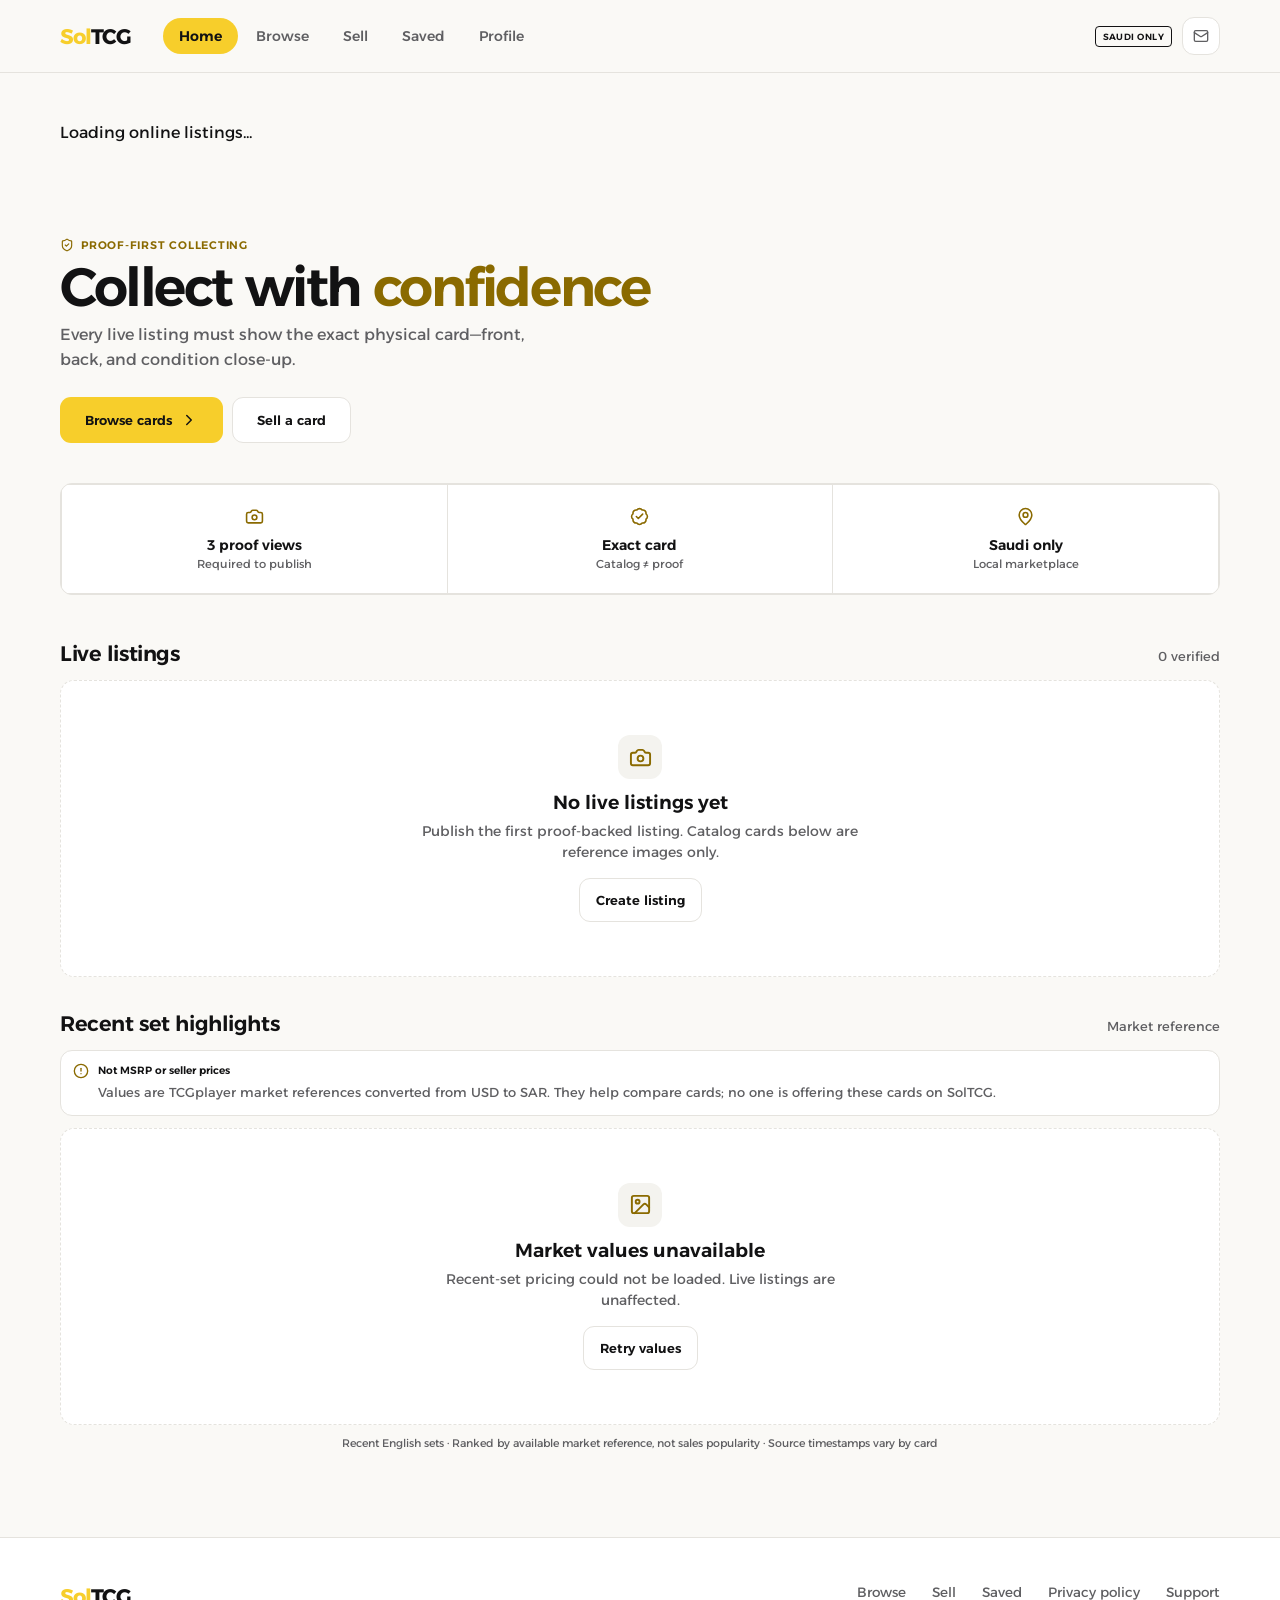
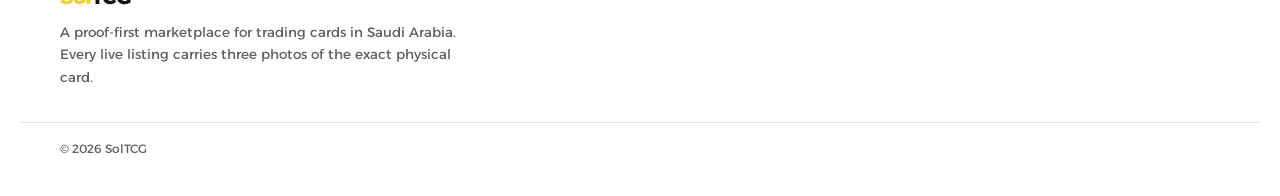
==== commit dc324964: "Publish browser build 0.1.20" ====
--- a/index.html
+++ b/index.html
@@ -7,6 +7,9 @@
     <meta name="theme-color" content="#0f0f11" media="(prefers-color-scheme: dark)" />
     <meta name="description" content="SolTCG — a Saudi-first marketplace for collectors." />
     <title>SolTCG</title>
+    <link rel="icon" href="./favicon.svg" type="image/svg+xml" />
+    <link rel="icon" href="./favicon-32.png" sizes="32x32" />
+    <link rel="apple-touch-icon" href="./apple-touch-icon.png" />
     <link rel="preconnect" href="https://fonts.googleapis.com" />
     <link rel="preconnect" href="https://fonts.gstatic.com" crossorigin />
     <link href="https://fonts.googleapis.com/css2?family=Alexandria:wght@300;400;500;600;700&display=swap" rel="stylesheet" />
@@ -18,8 +21,8 @@
         if (stored === 'light' || stored === 'dark') document.documentElement.dataset.theme = stored
       } catch (error) {}
     </script>
-    <script type="module" crossorigin src="./assets/index-C5xEEdIu.js"></script>
-    <link rel="stylesheet" crossorigin href="./assets/index-tC59EVmv.css">
+    <script type="module" crossorigin src="./assets/index-DQEh9_U0.js"></script>
+    <link rel="stylesheet" crossorigin href="./assets/index-DTlpYm1p.css">
   </head>
   <body>
     <div id="root"></div>
--- a/assets/index-DTlpYm1p.css
+++ b/assets/index-DTlpYm1p.css
@@ -0,0 +1 @@
+.auth-screen{padding-block-start:28px}.auth-hero{align-items:flex-start;gap:14px;margin:2px 2px 22px;display:flex}.auth-icon{width:44px;height:44px;color:var(--accent-text);background:var(--surface-2);border:1px solid var(--line);border-radius:13px;flex:none;place-items:center;display:grid}.auth-hero h1{letter-spacing:-.035em;margin:7px 0;font-size:26px;font-weight:600;line-height:1.1}.auth-hero p{color:var(--muted);margin:0;font-size:12.5px;line-height:1.55}.auth-hero p strong{color:var(--ink)}.auth-locale{justify-content:flex-end;margin-block-end:14px}.auth-guest-button{min-height:48px}.auth-divider{color:var(--muted);letter-spacing:.1em;text-transform:uppercase;align-items:center;gap:12px;margin:22px 1px 16px;font-size:9px;font-weight:600;display:flex}.auth-divider:before,.auth-divider:after{content:"";background:var(--line);flex:1;height:1px}.auth-card{padding:8px 16px 16px}.auth-tabs{background:var(--surface-2);border:1px solid var(--line);border-radius:11px;grid-template-columns:1fr 1fr;gap:4px;margin:0 0 18px;padding:4px;display:grid}.auth-tabs button{min-height:38px;color:var(--muted);cursor:pointer;background:0 0;border:0;border-radius:8px;justify-content:center;align-items:center;gap:6px;font-size:11.5px;font-weight:600;display:flex}.auth-tabs button.active{color:var(--accent-ink);background:var(--accent)}.auth-card-heading h2{letter-spacing:-.02em;margin:0 0 5px;font-size:17px;font-weight:600}.auth-card-heading p{color:var(--muted);margin:0 0 18px;font-size:10.5px;line-height:1.5}.auth-submit{margin-block-start:20px}.auth-resend{width:100%;min-height:32px;color:var(--muted);cursor:pointer;background:0 0;border:0;margin-block-start:14px;font-size:10.5px;font-weight:600}.auth-resend:hover{color:var(--accent-text)}.auth-resend:disabled{color:var(--muted);opacity:.6;cursor:default}.auth-alert{border:1px solid var(--line);border-radius:11px;align-items:flex-start;gap:9px;margin-block:13px;padding:11px 12px;font-size:10.5px;line-height:1.5;display:flex}.auth-alert svg{flex:none;margin-block-start:1px}.auth-alert.notice{color:var(--muted);background:var(--surface-2)}.auth-alert.notice svg{color:var(--amber)}.auth-alert.error{color:var(--red);background:var(--surface)}.auth-alert.success{color:var(--ink);background:var(--surface-2)}.auth-alert.success span{color:var(--accent-text)}.auth-account-card{background:var(--surface);border:1px solid var(--line);border-radius:14px;align-items:center;gap:13px;margin-block:10px 19px;padding:15px;display:flex}.auth-avatar{width:43px;height:43px;color:var(--ink);background:var(--surface-2);border:1px solid var(--line);border-radius:50%;place-items:center;font-size:17px;font-weight:600;display:grid}.auth-account-card div{flex-direction:column;gap:3px;min-width:0;display:flex}.auth-account-card strong,.auth-account-card span{text-overflow:ellipsis;white-space:nowrap;overflow:hidden}.auth-account-card strong{font-size:13px;font-weight:600}.auth-account-card div span{color:var(--muted);font-size:10.5px}.auth-signout{width:100%;min-height:43px;color:var(--muted);cursor:pointer;background:0 0;border:0;justify-content:center;align-items:center;gap:7px;margin-block-start:9px;font-size:11.5px;font-weight:600;display:flex}.auth-signout:disabled{opacity:.6}@media (width<=360px){.auth-tabs button{font-size:10.5px}.auth-card{padding-inline:13px}}.onboarding-page{min-height:100vh;padding-block:28px calc(24px + env(safe-area-inset-bottom));background:var(--bg);color:var(--ink);flex-direction:column;gap:18px;padding-inline:18px;display:flex}.onboarding-head{align-items:flex-start;gap:14px;display:flex}.onboarding-head h1{letter-spacing:-.03em;margin:6px 0;font-size:24px;font-weight:600;line-height:1.14}.onboarding-head p{color:var(--muted);margin:0;font-size:12.5px;line-height:1.55}.onboarding-progress{gap:6px;display:flex}.onboarding-dot{background:var(--surface-2);border-radius:999px;flex:1;height:4px;transition:background .2s}.onboarding-dot.done{background:var(--line)}.onboarding-dot.current{background:var(--accent)}.onboarding-step{align-content:start;gap:10px;display:grid}.onboarding-step.wide{grid-template-columns:1fr 1fr}.onboarding-step.wide .onboarding-tile{min-height:56px}.onboarding-tile{text-align:start;width:100%;min-height:72px;color:var(--ink);cursor:pointer;background:var(--surface);border:1px solid var(--line);border-radius:14px;align-items:center;gap:14px;padding-block:14px;padding-inline:16px;transition:transform .16s,border-color .16s,background .16s,opacity .16s,box-shadow .16s;display:flex}.onboarding-tile:active{transform:scale(.98)}.onboarding-tile:hover{border-color:var(--ink)}.onboarding-tile-icon{width:42px;height:42px;color:var(--accent-text);background:var(--surface-2);border-radius:12px;flex:none;place-items:center;transition:background .16s,color .16s;display:grid}.onboarding-tile-copy{flex-direction:column;gap:3px;min-width:0;display:flex}.onboarding-tile-copy strong{font-size:14px;font-weight:600}.onboarding-tile-copy small{color:var(--muted);font-size:11px;line-height:1.45}.onboarding-tile.chosen{background:var(--surface);border-color:var(--accent);box-shadow:0 0 0 1px var(--accent)}.onboarding-tile.chosen .onboarding-tile-icon{color:var(--accent-ink);background:var(--accent)}.onboarding-tile.dimmed{opacity:.55}.onboarding-actions{align-items:center;gap:10px;margin-block-start:auto;display:flex}.onboarding-actions .secondary{flex:none;min-width:48px}.onboarding-actions .primary{flex:1}.onboarding-skip{min-height:44px;color:var(--muted);cursor:pointer;background:0 0;border:0;flex:none;padding-inline:8px;font-size:11.5px;font-weight:600}.onboarding-skip:hover{color:var(--accent-text)}.onboarding-error{color:var(--red);margin:0;font-size:11px;line-height:1.5}@keyframes onboarding-step-in{0%{opacity:0;transform:translate(14px)}to{opacity:1;transform:translate(0)}}.onboarding-step{animation:.22s both onboarding-step-in}[dir=rtl] .onboarding-step{animation-name:onboarding-step-in-rtl}@keyframes onboarding-step-in-rtl{0%{opacity:0;transform:translate(-14px)}to{opacity:1;transform:translate(0)}}@keyframes onboarding-tile-in{0%{opacity:0;transform:translateY(10px)}to{opacity:1;transform:translateY(0)}}.onboarding-tile{animation:.18s both onboarding-tile-in}.onboarding-tile:first-child{animation-delay:40ms}.onboarding-tile:nth-child(2){animation-delay:.1s}.onboarding-tile:nth-child(3){animation-delay:.16s}.onboarding-tile:nth-child(4){animation-delay:.22s}.onboarding-tile:nth-child(5){animation-delay:.28s}.onboarding-tile:nth-child(6){animation-delay:.34s}@media (prefers-reduced-motion:reduce){.onboarding-step,.onboarding-tile{animation:none}.onboarding-tile,.onboarding-tile-icon,.onboarding-dot{transition:none}.onboarding-tile:active{transform:none}}:root{--lightningcss-light:initial;--lightningcss-dark: ;color-scheme:light;font-synthesis:none;--bg:#faf9f6;--surface:#fff;--surface-2:#f4f3ef;--ink:#121213;--muted:#5f5f62;--line:#e5e3de;--media:#f1f0ec;--accent:#f7ce2b;--accent-text:#8a6a00;--accent-ink:#121213;--accent-strong:#e8bd18;--shadow:0 8px 20px #12121329;--page:#e8e7e3;--amber:#8f6010;--red:#c02a20;--text:var(--ink);color:var(--ink);background:var(--bg);font-family:Alexandria,system-ui,-apple-system,Segoe UI,sans-serif}@media (prefers-color-scheme:dark){:root{--lightningcss-light: ;--lightningcss-dark:initial;color-scheme:dark;--bg:#0f0f11;--surface:#17171a;--surface-2:#1e1e23;--ink:#f4f4f6;--muted:#9b9ba3;--line:#2a2a30;--media:#202025;--accent:#f7ce2b;--accent-text:#ffd84d;--accent-ink:#121213;--accent-strong:#ffd84d;--shadow:0 10px 24px #00000080;--page:#08080a;--amber:#e0b061;--red:#ff7a6e}}:root[data-theme=dark]{--lightningcss-light: ;--lightningcss-dark:initial;color-scheme:dark;--bg:#0f0f11;--surface:#17171a;--surface-2:#1e1e23;--ink:#f4f4f6;--muted:#9b9ba3;--line:#2a2a30;--media:#202025;--accent:#f7ce2b;--accent-text:#ffd84d;--accent-ink:#121213;--accent-strong:#ffd84d;--shadow:0 10px 24px #00000080;--page:#08080a;--amber:#e0b061;--red:#ff7a6e}:root[data-theme=light]{--lightningcss-light:initial;--lightningcss-dark: ;color-scheme:light;--bg:#faf9f6;--surface:#fff;--surface-2:#f4f3ef;--ink:#121213;--muted:#5f5f62;--line:#e5e3de;--media:#f1f0ec;--accent:#f7ce2b;--accent-text:#8a6a00;--accent-ink:#121213;--accent-strong:#e8bd18;--shadow:0 8px 20px #12121329;--page:#e8e7e3;--amber:#8f6010;--red:#c02a20}*{box-sizing:border-box}html{background:var(--bg)}body{background:var(--bg);min-width:320px;min-height:100vh;color:var(--ink);margin:0}button,input,select,textarea{font:inherit}button{color:inherit}button:focus-visible,input:focus-visible,select:focus-visible,textarea:focus-visible,a:focus-visible{outline:2px solid var(--accent);outline-offset:2px}button:disabled{cursor:not-allowed}.app-shell{background:var(--bg);border-inline:1px solid var(--line);width:min(100%,520px);min-height:100vh;margin-inline:auto;padding-block-end:calc(84px + env(safe-area-inset-bottom));position:relative}.topbar{min-height:calc(54px + env(safe-area-inset-top));z-index:20;background:var(--bg);justify-content:space-between;align-items:center;gap:10px;padding-block-start:env(safe-area-inset-top);padding-inline:18px;display:flex;position:sticky;top:0}.brand{cursor:pointer;letter-spacing:-.05em;background:0 0;border:0;align-items:center;gap:9px;padding:0;font-size:17px;font-weight:700;display:flex}.brand-word{color:var(--accent)}.brand-word span{color:var(--ink)}.country-pill{color:var(--ink);border:1px solid var(--ink);letter-spacing:.05em;text-transform:uppercase;white-space:nowrap;background:0 0;border-radius:4px;padding:4px 7px;font-size:9px;font-weight:600}.topbar-actions{flex:none;align-items:center;gap:7px;display:flex}.feedback-link{width:32px;height:32px;color:var(--muted);background:var(--surface);border:1px solid var(--line);border-radius:10px;flex:none;place-items:center;text-decoration:none;display:grid}.feedback-link:hover{color:var(--accent-text);border-color:var(--accent)}.screen{padding-block:18px;padding-inline:18px}.home-screen{padding-block-start:8px}.page-heading{justify-content:space-between;align-items:center;gap:10px;margin-block:0 18px;display:flex}.page-heading h2{letter-spacing:-.03em;margin:4px 0 0;font-size:21px;font-weight:600}.screen-note{color:var(--muted);margin:0 0 12px;font-size:11px;line-height:1.5}.eyebrow,.kicker{color:var(--accent-text);text-transform:uppercase;letter-spacing:.07em;font-size:10px;font-weight:600}.eyebrow{align-items:center;gap:7px;display:flex}.hero{padding-block:8px 14px}.hero h1{letter-spacing:-.035em;margin:8px 0 7px;font-size:25px;font-weight:600;line-height:1.16}.hero h1 em{color:var(--accent-text);font-style:normal}.hero p{max-width:420px;color:var(--muted);margin:0;font-size:13px;line-height:1.5}.hero-actions{gap:9px;margin-block-start:16px;display:flex}.hero-actions button{flex:1}.feature{grid-template-columns:92px 1fr;align-items:center;gap:13px;margin-block:14px 4px;display:grid}.feature-media{aspect-ratio:3/4;border:1px solid var(--line);background:var(--media);cursor:pointer;border-radius:10px;place-items:center;width:100%;padding:7px;display:grid;overflow:hidden}.feature-media img{object-fit:contain;width:100%;height:100%}.feature-copy{gap:2px;min-width:0;display:grid}.feature-copy strong{letter-spacing:-.03em;font-size:16px;font-weight:600}.feature-copy .sm{color:var(--muted);font-size:11.5px}.feature-copy .amount{letter-spacing:-.03em;margin-block-start:3px;font-size:18px;font-weight:700}.proof-note{color:var(--accent-text);align-items:center;gap:4px;font-size:10px;font-weight:600;display:inline-flex}.proof-note i{background:var(--accent);border-radius:50%;width:5px;height:5px;display:block}.feature-open{color:var(--muted);cursor:pointer;background:0 0;border:0;align-items:center;gap:4px;margin-block-start:4px;padding:0;font-size:11px;font-weight:600;display:inline-flex}.trust-strip{background:var(--line);border:1px solid var(--line);border-radius:12px;grid-template-columns:repeat(3,minmax(0,1fr));gap:1px;margin-block:12px 20px;padding:1px;display:grid;overflow:hidden}.trust-strip>div{background:var(--surface);text-align:center;min-width:0;padding:13px 8px}.trust-strip svg{color:var(--accent-text);margin-block-end:6px}.trust-strip span,.trust-strip strong,.trust-strip small{display:block}.trust-strip strong{font-size:11px;font-weight:600}.trust-strip small{color:var(--muted);margin-block-start:3px;font-size:9px}.section-header{justify-content:space-between;align-items:baseline;gap:10px;margin-block:22px 10px;display:flex}.section-header h2{letter-spacing:-.02em;margin:0;font-size:15px;font-weight:600}.section-header span{color:var(--muted);white-space:nowrap;font-size:11px}.card-grid{grid-template-columns:repeat(2,minmax(0,1fr));gap:11px;display:grid}.horizontal-cards{scroll-snap-type:x mandatory;scrollbar-width:none;grid-auto-columns:46%;grid-auto-flow:column;gap:11px;padding-block-end:8px;display:grid;overflow-x:auto}.horizontal-cards::-webkit-scrollbar{display:none}.card-tile{border:1px solid var(--line);background:var(--surface);scroll-snap-align:start;border-radius:12px;gap:6px;min-width:0;padding:8px;display:grid;position:relative}.card-image-wrap{aspect-ratio:3/4;background:var(--media);cursor:pointer;border:0;border-radius:7px;place-items:center;width:100%;padding:6px;display:grid;position:relative;overflow:hidden}.card-image-wrap img{object-fit:contain;width:100%;height:100%;transition:transform .25s}.card-image-wrap:hover img{transform:translateY(-3px)scale(1.02)}.image-fallback{width:100%;height:100%;color:var(--muted);text-align:center;flex-direction:column;justify-content:center;align-items:center;gap:7px;display:flex}.image-fallback small{font-size:9px}.image-label{inset-inline-start:8px;background:var(--surface);border:1px solid var(--line);text-transform:uppercase;letter-spacing:.05em;color:var(--muted);border-radius:999px;padding:4px 7px;font-size:8.5px;font-weight:700;position:absolute;top:8px}.image-label.verified{color:var(--accent-text);align-items:center;gap:4px;display:flex}.heart-button{inset-inline-end:14px;z-index:2;background:var(--surface);border:1px solid var(--line);cursor:pointer;width:30px;height:30px;color:var(--muted);border-radius:50%;place-items:center;display:grid;position:absolute;top:14px}.heart-button.saved,.detail-top-actions .saved{color:var(--accent)}.card-copy{text-align:start;cursor:pointer;background:0 0;border:0;gap:1px;width:100%;padding:0;display:grid}.card-copy strong{letter-spacing:-.02em;white-space:nowrap;text-overflow:ellipsis;width:100%;font-size:12.5px;font-weight:600;overflow:hidden}.card-copy>span{color:var(--muted);white-space:nowrap;text-overflow:ellipsis;width:100%;font-size:10.5px;overflow:hidden}.card-copy b{color:var(--ink);margin-block-start:3px;font-size:13px;font-weight:700}.card-copy small{color:var(--muted);font-size:9.5px}.card-copy small.not-for-sale{color:var(--amber)}.card-copy b.market-value{color:var(--ink);font-size:13px}.card-copy small.market-label{color:var(--muted);line-height:1.3}.card-copy small.market-unavailable{color:var(--muted);margin-block-start:3px}.empty-state{border:1px dashed var(--line);background:var(--surface);text-align:center;border-radius:14px;padding:26px 22px}.empty-state>span{width:44px;height:44px;color:var(--accent-text);background:var(--surface-2);border-radius:12px;place-items:center;margin-block-end:12px;margin-inline:auto;display:grid}.empty-state h3{margin:0;font-size:15px;font-weight:600}.empty-state p{color:var(--muted);max-width:310px;margin:7px auto 15px;font-size:12px;line-height:1.5}.market-explainer{color:var(--muted);background:var(--surface);border:1px solid var(--line);border-radius:12px;align-items:flex-start;gap:9px;margin-block-end:12px;padding:12px;display:flex}.market-explainer svg{color:var(--accent-text);flex:none}.market-explainer span,.market-explainer strong{display:block}.market-explainer span{font-size:10px;line-height:1.45}.market-explainer strong{color:var(--ink);margin-block-end:2px;font-size:10.5px;font-weight:600}.ranking-note{color:var(--muted);text-align:center;margin:10px 10px 0;font-size:8.5px;line-height:1.5}.search-row{position:relative}.search-box{border:1px solid var(--line);background:var(--surface-2);height:44px;color:var(--muted);border-radius:11px;align-items:center;gap:9px;padding-inline:13px;display:flex}.search-box:focus-within{border-color:var(--accent)}.search-box input{width:100%;color:var(--ink);background:0 0;border:0;outline:0;font-size:12.5px}.search-box kbd{border:1px solid var(--line);background:var(--surface);color:var(--muted);border-radius:5px;padding:3px 5px;font-size:9px}.search-box>button{border:1px solid var(--line);background:var(--surface);width:28px;height:28px;color:var(--muted);cursor:pointer;border-radius:50%;flex:none;place-items:center;display:grid}.search-autocomplete{z-index:5;position:relative}.search-suggestions{border:1px solid var(--line);background:var(--surface);box-shadow:var(--shadow);border-radius:12px;max-height:min(480px,60vh);position:absolute;inset-block-start:calc(100% + 6px);inset-inline:0;overflow:auto}.search-suggestions [role=option]{text-align:start;width:100%;color:var(--ink);border:0;border-block-end:1px solid var(--line);cursor:pointer;background:0 0;align-items:center;gap:12px;padding:10px 13px;display:flex}.search-suggestions [role=option]:hover,.search-suggestions [role=option]:focus-visible,.search-suggestions [aria-selected=true]{background:var(--surface-2)}.suggestion-image{background:var(--media);border-radius:6px;flex:0 0 38px;place-items:center;width:38px;height:53px;display:grid}.suggestion-image img{object-fit:contain;width:100%;height:100%}.search-suggestions [role=option]>span:nth-child(2){text-align:start;flex:1;gap:4px;min-width:0;display:grid}.search-suggestions strong{font-size:13px;font-weight:600}.search-suggestions small{color:var(--muted);font-size:10px}.search-suggestions p{color:var(--muted);padding:12px;font-size:12px}.suggestion-dismiss{background:var(--surface-2);width:100%;color:var(--accent-text);cursor:pointer;border:0;padding:12px;font-size:12px;font-weight:600}.spin{animation:.8s linear infinite spin}@keyframes spin{to{transform:rotate(360deg)}}.chips{scrollbar-width:none;gap:6px;margin-block:13px;display:flex;overflow-x:auto}.chips::-webkit-scrollbar{display:none}.chips button{white-space:nowrap;border:1px solid var(--line);background:var(--surface);color:var(--muted);cursor:pointer;border-radius:999px;padding:6px 11px;font-size:11px;font-weight:500}.chips button.active{color:var(--accent-ink);background:var(--accent);border-color:var(--accent);font-weight:600}.results-line{color:var(--muted);justify-content:space-between;align-items:center;gap:10px;margin-block:16px 10px;font-size:10.5px;display:flex}.results-line span:last-child{color:var(--amber);text-align:end;align-items:center;gap:4px;display:flex}.search-error{color:var(--red);background:var(--surface);border:1px solid var(--line);border-radius:11px;align-items:flex-start;gap:9px;margin-block-end:13px;padding:12px;font-size:10.5px;line-height:1.45;display:flex}.search-error svg{flex:none}.search-error strong{color:var(--ink);margin-block-end:2px;display:block}.search-hint{color:var(--muted);background:var(--surface);border:1px solid var(--line);text-align:center;border-radius:11px;margin-block-end:13px;padding:13px;font-size:10.5px;line-height:1.5}.catalog-credit{color:var(--muted);text-align:center;margin-block:19px 4px;font-size:9px}.catalog-credit strong{color:var(--ink);font-weight:600}.catalog-note{color:var(--muted);background:var(--surface);border:1px solid var(--line);border-radius:12px;align-items:center;gap:9px;margin-block-start:13px;padding:11px 13px;font-size:9.5px;line-height:1.45;display:flex}.catalog-note svg{color:var(--amber);flex:none}.catalog-note span{flex:1}.catalog-note button{border:1px solid var(--line);background:var(--surface-2);color:var(--ink);cursor:pointer;border-radius:999px;flex:none;padding:6px 11px;font-size:9.5px;font-weight:600}.result-group{margin-block-start:20px}.result-group+.result-group{border-block-start:1px solid var(--line);margin-block-start:26px;padding-block-start:22px}.result-group-header{justify-content:space-between;align-items:center;gap:10px;margin-block-end:12px;display:flex}.result-group-header>div{align-items:center;gap:8px;min-width:0;display:flex}.result-group-header>div>span{border-radius:9px;place-items:center;width:28px;height:28px;display:grid}.result-group-header h3{letter-spacing:-.02em;margin:0;font-size:15px;font-weight:600}.result-group-header b{border-radius:999px;place-items:center;min-width:26px;height:23px;padding-inline:7px;font-size:9.5px;font-weight:600;display:grid}.result-group-header.live>div>span,.result-group-header.live b{color:var(--accent-text);background:var(--surface-2)}.result-group-header.catalog>div>span,.result-group-header.catalog b{color:var(--amber);background:var(--surface-2)}.no-listings,.catalog-disclaimer{border-radius:12px;align-items:flex-start;gap:10px;padding:13px;display:flex}.no-listings{color:var(--muted);background:var(--surface);border:1px dashed var(--line)}.no-listings svg,.catalog-disclaimer svg{flex:none}.no-listings strong{color:var(--ink);font-size:11.5px;font-weight:600;display:block}.no-listings p{margin:4px 0 0;font-size:9.5px;line-height:1.5}.catalog-disclaimer{color:var(--amber);background:var(--surface);border:1px solid var(--line);margin-block-end:12px}.catalog-disclaimer strong,.catalog-disclaimer span{display:block}.catalog-disclaimer strong{color:var(--ink);margin-block-end:3px;font-size:10.5px;font-weight:600}.catalog-disclaimer span{color:var(--muted);font-size:9.5px;line-height:1.45}.catalog-shelf{margin-block-end:18px}.shelf-heading{color:var(--muted);margin:0 0 9px;font-size:11px;font-weight:600}.load-more{border:1px solid var(--line);background:var(--surface);width:100%;color:var(--ink);cursor:pointer;border-radius:11px;margin-block-start:12px;padding:12px;font-size:12px;font-weight:600}.search-skeleton{border:1px solid var(--line);background:var(--surface);border-radius:12px;overflow:hidden}.search-skeleton span,.search-skeleton i,.search-skeleton b{background:linear-gradient(90deg, var(--surface-2) 20%, var(--line) 45%, var(--surface-2) 70%);background-size:250% 100%;animation:1.3s linear infinite shimmer;display:block}.search-skeleton span{aspect-ratio:3/4}.search-skeleton i{border-radius:5px;width:68%;height:11px;margin:12px 10px 8px}.search-skeleton b{border-radius:4px;width:45%;height:8px;margin:0 10px 14px}@keyframes shimmer{to{background-position:-250% 0}}.progress{background:var(--surface-2);border-radius:9px;height:3px;margin-block:-4px 20px;overflow:hidden}.progress span{background:var(--accent);height:100%;transition:width .25s;display:block}.form-card{background:var(--surface);border:1px solid var(--line);border-radius:14px;padding:16px}.form-intro{gap:11px;margin-block-end:20px;display:flex}.form-intro>span{width:38px;height:38px;color:var(--accent-text);background:var(--surface-2);border-radius:11px;flex:none;place-items:center;display:grid}.form-intro h3{letter-spacing:-.02em;margin:1px 0 4px;font-size:15px;font-weight:600}.form-intro p{color:var(--muted);margin:0;font-size:11px;line-height:1.45}.field{margin-block:15px;display:block}.field>span{color:var(--ink);justify-content:space-between;gap:8px;margin:0 2px 7px;font-size:11px;font-weight:600;display:flex}.field i{color:var(--muted);font-style:normal;font-weight:400}.field input,.field select,.field textarea{width:100%;color:var(--ink);background:var(--bg);border:1px solid var(--line);border-radius:10px;outline:none;padding:12px}.field input:focus,.field select:focus,.field textarea:focus{border-color:var(--accent)}.field select{appearance:auto}.field textarea{resize:vertical}.field-row{grid-template-columns:1fr 1fr;gap:10px;display:grid}.input-affix{position:relative}.input-affix input{padding-inline-end:58px}.input-affix b{inset-inline-end:13px;color:var(--accent-text);font-size:11px;font-weight:600;position:absolute;top:50%;transform:translateY(-50%)}.catalog-preview{background:var(--surface-2);border:1px solid var(--line);border-radius:12px;align-items:center;gap:13px;padding:10px;display:flex}.catalog-preview img{object-fit:contain;width:51px;height:68px}.catalog-preview div{flex-direction:column;align-items:flex-start;min-width:0;display:flex}.reference-tag{color:var(--amber);text-transform:uppercase;letter-spacing:.06em;align-items:center;gap:5px;font-size:9px;font-weight:600;display:inline-flex}.catalog-preview strong{margin-block-start:5px;font-size:13px;font-weight:600}.catalog-preview small{color:var(--muted);font-size:10px}.card-picker-field{position:relative}.card-picker-search{min-height:46px;color:var(--muted);background:var(--bg);border:1px solid var(--line);border-radius:10px;align-items:center;gap:9px;padding-inline:12px;display:flex}.card-picker-search:focus-within{border-color:var(--accent)}.card-picker-search input{width:100%;color:var(--ink);background:0 0;border:0;outline:0}.picker-help{color:var(--muted);margin:7px 2px 0;font-size:9.5px;display:block}.card-picker-results{border:1px solid var(--line);background:var(--surface);max-height:320px;box-shadow:var(--shadow);border-radius:12px;margin-block-start:8px;padding:5px;overflow-y:auto}.card-picker-results>button{width:100%;min-height:72px;color:var(--ink);text-align:start;cursor:pointer;background:0 0;border:0;border-radius:9px;grid-template-columns:49px 1fr 18px;align-items:center;gap:10px;padding:8px;display:grid}.card-picker-results>button:hover,.card-picker-results>button:focus-visible{background:var(--surface-2)}.picker-image{width:49px;height:62px;color:var(--muted);background:var(--media);border-radius:7px;place-items:center;display:grid;overflow:hidden}.picker-image img{object-fit:contain;width:100%;height:100%}.card-picker-results>button>span:nth-child(2){min-width:0}.card-picker-results strong,.card-picker-results small,.card-picker-results i{white-space:nowrap;text-overflow:ellipsis;display:block;overflow:hidden}.card-picker-results strong{font-size:11.5px;font-weight:600}.card-picker-results small{color:var(--muted);margin-block-start:3px;font-size:9.5px}.card-picker-results i{color:var(--accent-text);margin-block-start:4px;font-size:8.5px;font-style:normal}.card-picker-results svg{color:var(--muted)}.picker-empty{color:var(--muted);text-align:center;padding:20px 12px;font-size:10.5px}.selected-card-preview{border-color:var(--accent)}.selected-card-preview>div{flex:1;min-width:0}.selected-card-preview>div small{white-space:nowrap;text-overflow:ellipsis;width:100%;overflow:hidden}.selected-card-preview>button{color:var(--accent-text);cursor:pointer;background:0 0;border:0;align-self:flex-start;padding:3px;font-size:9.5px;font-weight:600}.error{margin:6px 2px 0;font-size:10px;display:block;color:var(--red)!important}.text-button{color:var(--muted);cursor:pointer;background:0 0;border:0;align-items:center;gap:6px;margin-block-end:18px;padding:0;font-size:11.5px;font-weight:600;display:flex}.text-button:hover{color:var(--accent-text)}.proof-intro{margin-block-end:14px}.security-note{color:var(--muted);background:var(--surface-2);border:1px solid var(--line);border-radius:11px;align-items:flex-start;gap:9px;margin-block-end:14px;padding:11px;display:flex}.security-note svg{color:var(--amber);flex:none}.security-note p{margin:0;font-size:10.5px;line-height:1.45}.security-note strong{color:var(--ink);font-weight:600}.proof-upload{margin-block:10px}.proof-upload input{display:none}.proof-upload>button{border:1px dashed var(--line);background:var(--surface-2);text-align:start;cursor:pointer;border-radius:12px;align-items:center;gap:11px;width:100%;min-height:84px;padding:10px;display:flex;overflow:hidden}.proof-upload.has-file>button{border-style:solid;border-color:var(--accent);background:var(--surface)}.proof-upload.has-error>button{border-color:var(--red)}.proof-upload>button>img{object-fit:cover;border-radius:7px;width:54px;height:65px}.upload-icon{width:42px;height:42px;color:var(--accent-text);background:var(--surface);border:1px solid var(--line);border-radius:11px;flex:none;place-items:center;display:grid}.upload-copy{flex:1;min-width:0}.upload-copy strong,.upload-copy small{display:block}.upload-copy strong{font-size:12px;font-weight:600}.upload-copy strong b{color:var(--red);text-transform:uppercase;margin-inline-start:7px;font-size:8px}.upload-copy small{color:var(--muted);white-space:nowrap;text-overflow:ellipsis;margin-block-start:5px;font-size:9.5px;overflow:hidden}.upload-action{color:var(--accent-text);font-size:9.5px;font-weight:600}.proof-checklist{border-block:1px solid var(--line);margin-block:18px;padding-block:10px}.proof-checklist>div{color:var(--muted);align-items:center;gap:8px;padding-block:6px;font-size:10.5px;display:flex}.proof-checklist>div>span{border:1px solid var(--line);border-radius:50%;place-items:center;width:20px;height:20px;font-size:9px;display:grid}.proof-checklist>div b{color:var(--muted);margin-inline-start:auto;font-size:9.5px}.proof-checklist>div.done{color:var(--ink)}.proof-checklist>div.done>span{color:var(--accent-ink);background:var(--accent);border-color:var(--accent)}.proof-checklist>div.done b{color:var(--accent-text)}.publish-help{color:var(--muted);text-align:center;margin-block-start:9px;font-size:9.5px;display:block}.publish-error{color:var(--red);background:var(--surface);border:1px solid var(--line);border-radius:10px;align-items:center;gap:8px;margin-block-end:12px;padding:10px;font-size:10.5px;display:flex}.moderation-block{margin-block-end:22px}.moderation-block h3{align-items:center;gap:7px;margin:0 0 10px;font-size:14px;font-weight:600;display:flex}.moderation-block h3 span{color:var(--muted);background:var(--surface);border:1px solid var(--line);border-radius:999px;padding:2px 7px;font-size:10px;font-weight:600}.moderation-card{background:var(--surface);border:1px solid var(--line);border-radius:13px;margin-block-end:12px;padding:12px}.moderation-card header{justify-content:space-between;align-items:flex-start;gap:10px;display:flex}.moderation-card strong{font-size:12px;font-weight:600;display:block}.moderation-card small{color:var(--muted);margin-block-start:3px;font-size:9.5px;display:block}.moderation-card .text-button{white-space:nowrap}.moderation-details{color:var(--ink);background:var(--surface-2);border:1px solid var(--line);border-radius:9px;margin:10px 0 0;padding:9px;font-size:10.5px}.moderation-proofs{grid-template-columns:repeat(3,1fr);gap:8px;margin-block:11px;display:grid}.moderation-proofs figure{flex-direction:column;gap:5px;margin:0;display:flex}.moderation-proofs img,.moderation-proofs .proof-placeholder{aspect-ratio:4/5;object-fit:cover;background:var(--media);border:1px solid var(--line);border-radius:9px;width:100%}.moderation-proofs .proof-placeholder{color:var(--muted);place-items:center;display:grid}.moderation-proofs figcaption{color:var(--muted);text-align:center;font-size:8px}.moderation-avatar{flex-direction:column;align-items:flex-start;gap:5px;margin:11px 0 0;display:flex}.moderation-avatar img{object-fit:cover;background:var(--media);border:1px solid var(--line);border-radius:999px;width:64px;height:64px}.moderation-avatar figcaption{color:var(--muted);font-size:8px}.moderation-actions{flex-wrap:wrap;gap:8px;margin-block-start:11px;display:flex}.moderation-actions button{flex:1;justify-content:center}.catalog-language{margin-block:8px}.detail-screen{min-height:100vh;padding-block-end:93px}.detail-top-actions{z-index:20;background:var(--bg);grid-template-columns:40px 1fr 40px;align-items:center;min-height:56px;padding-inline:16px;display:grid;position:sticky;top:0}.detail-top-actions button{border:1px solid var(--line);background:var(--surface);cursor:pointer;border-radius:50%;place-items:center;width:36px;height:36px;display:grid}.detail-top-actions span{text-align:center;font-size:12px;font-weight:600}.catalog-hero{background:var(--media);border-block-end:1px solid var(--line);flex-direction:column;align-items:center;min-height:340px;padding:17px 20px 23px;display:flex}.catalog-hero .reference-tag{background:var(--surface);border:1px solid var(--line);border-radius:999px;align-self:flex-start;padding:7px 9px}.catalog-hero img{object-fit:contain;width:min(70%,260px);height:290px;margin-block-start:8px}.detail-content{padding-block:21px;padding-inline:18px}.title-row{justify-content:space-between;align-items:flex-start;gap:12px;display:flex}.title-row h1{letter-spacing:-.035em;margin:5px 0 1px;font-size:24px;font-weight:600}.title-row p{color:var(--muted);margin:0;font-size:11px}.detail-price{color:var(--ink);white-space:nowrap;margin-block-start:18px;font-size:18px;font-weight:700}.detail-market-price{color:var(--accent-text);white-space:nowrap;margin-block-start:18px;font-size:17px;font-weight:700}.market-reference-card{color:var(--muted);background:var(--surface);border:1px solid var(--line);border-radius:13px;grid-template-columns:auto 1fr;align-items:center;gap:13px;margin-block-start:17px;padding:13px;display:grid}.market-reference-card>div{min-width:100px}.market-reference-card span,.market-reference-card strong,.market-reference-card small{display:block}.market-reference-card span{text-transform:uppercase;letter-spacing:.07em;font-size:8px;font-weight:600}.market-reference-card strong{color:var(--ink);margin-block-start:3px;font-size:15px;font-weight:700}.market-reference-card small{margin-block-start:3px;font-size:8px}.market-reference-card p{margin:0;font-size:9.5px;line-height:1.5}.market-reference-card.unavailable strong{font-size:13px}.card-facts{background:var(--surface);border:1px solid var(--line);border-radius:13px;margin-block-start:17px;padding:14px}.card-facts-heading{justify-content:space-between;align-items:baseline;gap:12px;display:flex}.card-facts h2{color:var(--ink);margin:0;font-size:15px;font-weight:600}.card-facts-heading>span,.fact-tags>span{color:var(--muted);text-transform:uppercase;letter-spacing:.07em;font-size:8px;font-weight:600}.card-facts-grid{grid-template-columns:repeat(2,minmax(0,1fr));gap:10px;margin-block-start:13px;display:grid}.card-facts-grid div{min-width:0}.card-facts-grid span{color:var(--muted);text-transform:uppercase;letter-spacing:.06em;font-size:8px;display:block}.card-facts-grid strong{overflow-wrap:anywhere;color:var(--ink);margin-block-start:2px;font-size:11px;font-weight:600;display:block}.fact-tags{flex-wrap:wrap;align-items:center;gap:6px;margin-block-start:13px;display:flex}.fact-tags b{color:var(--ink);background:var(--surface-2);border-radius:6px;padding:3px 6px;font-size:8.5px;font-weight:600}.card-description{color:var(--muted);margin:13px 0 0;font-size:10.5px;line-height:1.5}.card-actions{gap:7px;margin-block-start:12px;display:grid}.card-actions article{background:var(--surface-2);border-radius:8px;padding:9px}.card-actions b{color:var(--ink);font-size:10.5px;font-weight:600}.card-actions p{color:var(--muted);margin:4px 0 0;font-size:9.5px;line-height:1.45}.proof-section{border:1px solid var(--line);background:var(--surface);border-radius:14px;margin-block:22px 14px;padding:14px}.proof-heading,.proof-heading>div{align-items:center;display:flex}.proof-heading{justify-content:space-between;gap:8px;margin-block-end:13px}.proof-heading>div{gap:9px}.proof-shield{width:35px;height:35px;color:var(--accent-text);background:var(--surface-2);border-radius:10px;place-items:center;display:grid}.proof-heading h2{margin:0;font-size:13px;font-weight:600}.proof-heading p{color:var(--muted);margin:2px 0 0;font-size:9.5px}.status-ready,.status-blocked{text-transform:uppercase;border-radius:999px;padding:5px 7px;font-size:8.5px;font-weight:600}.status-ready{color:var(--accent-text);background:var(--surface-2)}.status-blocked{color:var(--red);background:var(--surface-2)}.proof-viewer{aspect-ratio:1.2;background:var(--media);border-radius:11px;position:relative;overflow:hidden}.proof-viewer img{object-fit:contain;width:100%;height:100%}.proof-viewer span{color:#fff;text-transform:capitalize;background:#121213bf;border-radius:6px;padding:5px 7px;font-size:8.5px;position:absolute;inset-block-end:8px;inset-inline-start:8px}.proof-tabs{grid-template-columns:repeat(3,1fr);gap:7px;margin-block-start:8px;display:grid}.proof-tabs button{background:var(--bg);border:1px solid var(--line);cursor:pointer;border-radius:8px;grid-template-columns:32px 1fr 13px;align-items:center;gap:5px;min-width:0;padding:5px;display:grid}.proof-tabs button.active{border-color:var(--accent)}.proof-tabs img{object-fit:cover;border-radius:4px;width:32px;height:36px}.proof-tabs span{text-overflow:ellipsis;text-transform:capitalize;font-size:8.5px;overflow:hidden}.proof-tabs svg{color:var(--accent-text)}.proof-missing{color:var(--red);background:var(--surface-2);border:1px solid var(--line);border-radius:11px;align-items:flex-start;gap:10px;padding:13px;display:flex}.proof-missing svg{flex:none}.proof-missing strong{font-size:11.5px;font-weight:600}.proof-missing p{color:var(--muted);margin:4px 0 0;font-size:9.5px;line-height:1.45}.proof-loading{color:var(--muted);text-align:center;padding:20px;font-size:11px}.info-card{background:var(--surface);border:1px solid var(--line);border-radius:13px;grid-template-columns:1fr 1fr;display:grid;overflow:hidden}.info-card>div{min-width:0;padding:13px}.info-card>div+div{border-inline-start:1px solid var(--line)}.info-card span{color:var(--muted);margin-block-end:5px;font-size:9px;display:block}.info-card strong{align-items:center;gap:4px;font-size:11px;font-weight:600;display:flex}.info-card .wide{border-inline-start:0;border-block-start:1px solid var(--line);grid-column:1/-1}.info-card p{color:var(--muted);margin:0;font-size:10.5px;line-height:1.45}.seller-card{border:1px solid var(--line);background:var(--surface);border-radius:13px;grid-template-columns:39px 1fr 20px;align-items:center;gap:10px;margin-block-start:12px;padding:13px;display:grid}.avatar{background:var(--accent);width:39px;height:39px;color:var(--accent-ink);border-radius:50%;place-items:center;font-size:12px;font-weight:600;display:grid}.seller-card strong,.seller-card span{display:block}.seller-card strong{font-size:11.5px;font-weight:600}.seller-card span{color:var(--muted);margin-block-start:3px;font-size:9px}.seller-card svg{color:var(--muted)}.buy-bar{z-index:30;background:var(--surface);border-block-start:1px solid var(--line);width:min(100%,520px);padding-block:12px;padding-inline:17px;grid-template-columns:auto 1fr;align-items:center;gap:14px;margin-inline:auto;padding-block-end:max(12px, env(safe-area-inset-bottom));display:grid;position:fixed;inset-block-end:0;inset-inline:0}.buy-bar small,.buy-bar strong{display:block}.buy-bar small{color:var(--muted);font-size:8.5px}.buy-bar strong{margin-block-start:2px;font-size:13px;font-weight:700}.buy-bar button{width:100%}.profile-header{align-items:center;gap:13px;margin-block-end:16px;display:flex}.profile-avatar{width:56px;height:56px;color:var(--ink);background:var(--surface-2);border:1px solid var(--line);letter-spacing:-.02em;border-radius:16px;place-items:center;font-size:20px;font-weight:600;display:grid}.profile-header h2{letter-spacing:-.03em;margin:2px 0;font-size:20px;font-weight:600}.profile-header p{color:var(--muted);overflow-wrap:anywhere;margin:0;font-size:11px}.profile-stats{border:1px solid var(--line);background:var(--surface);border-radius:12px;margin-block-end:14px;display:flex;overflow:hidden}.profile-stats>div{text-align:center;flex:1;gap:1px;padding:10px 4px;display:grid}.profile-stats>div+div{border-inline-start:1px solid var(--line)}.profile-stats b{font-size:14px;font-weight:700}.profile-stats span{color:var(--muted);font-size:9.5px}.profile-warning{color:var(--muted);background:var(--surface);border:1px solid var(--line);border-radius:12px;align-items:flex-start;gap:9px;padding:12px;display:flex}.profile-warning svg{color:var(--amber);flex:none}.profile-warning strong{color:var(--ink);font-size:11.5px;font-weight:600}.profile-warning p{margin:3px 0 0;font-size:9.5px}.staff-entry{text-align:start;border:0;border-block-end:1px solid var(--line);cursor:pointer;background:0 0;border-radius:0;grid-template-columns:34px 1fr 16px;align-items:center;gap:10px;width:100%;padding-block:11px;padding-inline:0;display:grid}.staff-entry-icon{background:var(--surface-2);width:34px;height:34px;color:var(--accent-text);border-radius:10px;place-items:center;display:grid}.staff-entry strong{font-size:13px;font-weight:600;display:block}.staff-entry small{color:var(--muted);margin-block-start:3px;font-size:9.5px;display:block}.staff-entry svg:last-child{color:var(--muted)}.profile-settings{display:grid}.group-heading{letter-spacing:.06em;text-transform:uppercase;color:var(--muted);margin:16px 0 2px;font-size:10px;font-weight:600}.profile-intent,.theme-switch{border-block-end:1px solid var(--line);padding-block:12px}.profile-intent>.kicker,.theme-switch>.kicker{color:var(--muted);margin-block-end:8px;display:block}.profile-intent .chips,.theme-switch .chips{border:1px solid var(--line);background:var(--surface-2);border-radius:11px;gap:5px;margin:0;padding:4px;overflow:visible}.profile-intent .chips button,.theme-switch .chips button{text-align:center;background:0 0;border-color:#0000;border-radius:8px;flex:1;min-width:0;padding:7px 2px;font-size:11.5px}.profile-intent .chips button.active,.theme-switch .chips button.active{background:var(--accent);border-color:var(--accent);color:var(--accent-ink)}.listing-list{display:grid}.listing-row{border:0;border-block-end:1px solid var(--line);background:0 0;border-radius:0;grid-template-columns:1fr auto;align-items:center;display:grid}.listing-row>button:first-child{text-align:start;cursor:pointer;background:0 0;border:0;align-items:center;gap:11px;min-width:0;padding-block:10px;padding-inline:0;display:flex}.listing-row img{object-fit:contain;background:var(--media);border-radius:6px;width:40px;height:52px}.listing-row span{flex-direction:column;align-items:flex-start;min-width:0;display:flex}.listing-row strong{font-size:12.5px;font-weight:600}.listing-row small{color:var(--muted);margin-block:3px 5px;font-size:9.5px}.listing-row b{color:var(--ink);font-size:12px;font-weight:700}.delete-button{border:0;border-inline-start:1px solid var(--line);color:var(--red);cursor:pointer;background:0 0;padding:12px}.profile-tabs{margin-block-start:20px}.delete-confirmation{border:1px solid var(--line);background:var(--surface);border-radius:12px;margin-block:18px;padding:16px}.delete-confirmation h3{margin:0 0 8px;font-size:15px;font-weight:600}.delete-confirmation p{color:var(--muted);font-size:12px;line-height:1.6}.delete-confirmation [role=alert]{color:var(--red)}.coming-soon{border:1px solid var(--line);background:var(--surface);border-radius:14px;margin-block-start:26px;padding:18px}.coming-soon h3{margin:7px 0;font-size:15px;font-weight:600}.coming-soon p{color:var(--muted);margin:0;font-size:10.5px;line-height:1.6}.profile-update-check{flex-wrap:wrap;align-items:center;gap:10px;margin-block-start:14px;display:flex}.profile-update-check strong{font-size:11.5px;font-weight:600}.profile-links{padding-block:2px 6px;display:grid}.profile-links a{border-block-end:1px solid var(--line);color:var(--ink);justify-content:space-between;align-items:center;gap:10px;padding-block:12px;font-size:13px;font-weight:600;text-decoration:none;display:flex}.profile-links a:hover{color:var(--accent-text)}.auth-gate{display:grid}.auth-footer{flex-wrap:wrap;justify-content:center;gap:8px 18px;padding-block:4px 28px;padding-inline:18px;display:flex}.auth-footer a{color:var(--muted);border-block-end:1px solid var(--line);padding-block-end:2px;font-size:11.5px;font-weight:500;text-decoration:none}.auth-footer a:hover{color:var(--accent-text);border-block-end-color:var(--accent)}.watching{border-block-start:1px solid var(--line)}.watching-row{border-block-end:1px solid var(--line);grid-template-columns:40px 1fr auto;align-items:center;gap:11px;padding-block:10px;display:grid}.watching-media{aspect-ratio:3/4;background:var(--media);border-radius:6px;place-items:center;width:40px;padding:3px;display:grid;overflow:hidden}.watching-media img{object-fit:contain;width:100%;height:100%}.watching-meta{gap:1px;min-width:0;display:grid}.watching-meta strong{letter-spacing:-.02em;white-space:nowrap;text-overflow:ellipsis;font-size:12.5px;font-weight:600;overflow:hidden}.watching-meta span{color:var(--muted);white-space:nowrap;text-overflow:ellipsis;font-size:10.5px;overflow:hidden}.watching-value{white-space:nowrap;font-size:12.5px;font-weight:700}.bottom-nav{width:min(100%,520px);height:calc(64px + env(safe-area-inset-bottom));z-index:25;background:var(--surface);border-block-start:1px solid var(--line);grid-template-columns:repeat(5,1fr);align-items:center;margin-inline:auto;padding-block-end:env(safe-area-inset-bottom);display:grid;position:fixed;inset-block-end:0;inset-inline:0}.bottom-nav button{color:var(--muted);cursor:pointer;background:0 0;border:0;flex-direction:column;justify-content:center;align-items:center;gap:3px;height:100%;padding-block:6px;padding-inline:2px;font-size:9.5px;font-weight:500;display:flex}.bottom-nav button.active{color:var(--accent-text);font-weight:600}.bottom-nav small{font-size:9.5px;font-weight:inherit}.bottom-nav svg{width:19px;height:19px}.sell-icon{width:48px;height:48px;color:var(--accent-ink);background:var(--accent);box-shadow:var(--shadow);border-radius:50%;place-items:center;margin-block-start:-22px;display:grid}.toast{z-index:50;border:1px solid var(--line);background:var(--surface);width:min(100% - 32px,430px);color:var(--ink);box-shadow:var(--shadow);border-radius:12px;align-items:center;gap:8px;margin-inline:auto;padding:12px 14px;font-size:11.5px;display:flex;position:fixed;inset-block-end:calc(78px + env(safe-area-inset-bottom));inset-inline:0}.toast svg{color:var(--accent-text);flex:none}.primary,.secondary{cursor:pointer;border:1px solid #0000;border-radius:11px;justify-content:center;align-items:center;gap:8px;min-height:44px;padding-block:0;padding-inline:16px;font-size:13px;font-weight:600;display:inline-flex}.primary{color:var(--accent-ink);background:var(--accent)}.primary:hover{background:var(--accent-strong)}.primary:disabled{color:var(--muted);background:var(--surface-2)}.secondary{background:var(--surface);border-color:var(--line);color:var(--ink)}.secondary:hover{border-color:var(--ink)}.secondary:disabled{color:var(--muted)}.full{width:100%}.ghost{width:34px;height:34px;color:var(--muted);background:var(--surface);border:1px solid var(--line);cursor:pointer;border-radius:10px;flex:none;place-items:center;padding:0;display:inline-grid}.ghost:hover{color:var(--accent-text);border-color:var(--accent)}.ghost.active{color:var(--accent)}.buy-actions{align-items:center;gap:9px;display:flex}.buy-actions .primary{flex:1}.count-badge,.step-count{width:36px;height:36px;color:var(--accent-text);background:var(--surface-2);border-radius:50%;place-items:center;font-size:12px;font-weight:600;display:grid}.thread-list{margin-block-start:14px;display:grid}.thread-row{text-align:start;border:0;border-block-end:1px solid var(--line);width:100%;color:inherit;cursor:pointer;background:0 0;border-radius:0;grid-template-columns:38px 1fr auto;align-items:center;gap:11px;padding-block:12px;padding-inline:0;display:grid}.thread-avatar{background:var(--surface-2);width:38px;height:38px;color:var(--muted);border-radius:11px;place-items:center;display:grid}.avatar.has-photo,.profile-avatar.has-photo,.thread-avatar.has-photo{padding:0;overflow:hidden}.avatar.has-photo img,.profile-avatar.has-photo img,.thread-avatar.has-photo img{object-fit:cover;width:100%;height:100%;display:block}.avatar-input{display:none}.profile-avatar-button{cursor:pointer;background:0 0;border:0;border-radius:16px;flex:none;padding:0;position:relative}.profile-avatar-button:disabled{cursor:progress}.profile-avatar-hint{color:#fff;text-align:center;background:#121213b8;border-end-end-radius:16px;border-end-start-radius:16px;padding-block:3px;font-size:9px;font-weight:600;position:absolute;inset-block-end:0;inset-inline:0}.avatar-error{color:var(--red);background:var(--surface-2);border:1px solid var(--line);border-radius:11px;margin-block:0 12px;padding:10px 12px;font-size:11.5px}.avatar-remove{margin-block-end:14px}.thread-copy{gap:3px;min-width:0;display:grid}.thread-copy strong{color:var(--ink);font-size:13px;font-weight:600}.thread-copy small{color:var(--muted);text-overflow:ellipsis;white-space:nowrap;font-size:11px;overflow:hidden}.thread-badge{background:var(--accent);min-width:20px;height:20px;color:var(--accent-ink);border-radius:999px;place-items:center;padding-inline:6px;font-size:11px;font-weight:600;display:grid}.thread-screen{padding-block-end:calc(108px + env(safe-area-inset-bottom))}.thread-head{border-block-end:1px solid var(--line);align-items:center;gap:9px;padding-block-end:12px;display:flex}.thread-head-copy{flex:1;gap:2px;min-width:0;display:grid}.thread-head-copy strong{font-size:14px;font-weight:600}.thread-head-copy small{color:var(--muted);font-size:10px}.message-list{gap:8px;padding-block:16px 8px;display:grid}.bubble{border-radius:14px;gap:3px;max-width:78%;padding:9px 12px;display:grid}.bubble p{overflow-wrap:anywhere;margin:0;font-size:13px;line-height:1.45}.bubble small{opacity:.75;font-size:9px}.bubble.mine{background:var(--accent);border:1px solid var(--accent);color:var(--accent-ink);justify-self:end}.bubble.theirs{background:var(--surface-2);border:1px solid var(--line);justify-self:start}.report-panel{border:1px solid var(--line);background:var(--surface);border-radius:12px;gap:10px;margin-block-start:14px;padding:14px;display:grid}.report-actions{justify-content:flex-end;gap:8px;display:flex}.composer{z-index:30;width:min(100%,520px);padding-block:12px;padding-inline:17px;background:var(--surface);border-block-start:1px solid var(--line);grid-template-columns:1fr auto;align-items:center;gap:9px;margin-inline:auto;padding-block-end:max(12px, env(safe-area-inset-bottom));display:grid;position:fixed;inset-block-end:0;inset-inline:0}.composer input{border:1px solid var(--line);background:var(--surface-2);width:100%;color:var(--ink);border-radius:11px;padding:11px 13px}.composer input:focus{border-color:var(--accent);outline:none}.composer .primary{padding:11px 14px}[dir=rtl] .directional-icon,[dir=rtl] .hero-actions svg,[dir=rtl] .staff-entry>svg:last-child,[dir=rtl] .feature-open svg,[dir=rtl] .text-button svg,[dir=rtl] .thread-head .ghost svg{transform:scaleX(-1)}[dir=rtl] body{line-height:1.6}[dir=rtl] .brand,[dir=rtl] .hero h1,[dir=rtl] .page-heading h2,[dir=rtl] .section-header h2,[dir=rtl] .card-copy strong,[dir=rtl] .feature-copy strong,[dir=rtl] .feature-copy .amount{letter-spacing:0}@media (width>=700px){body{background:var(--page);padding-block:24px}.app-shell{border:1px solid var(--line);min-height:calc(100vh - 48px);box-shadow:var(--shadow);border-radius:33px;overflow:hidden}.topbar{border-start-start-radius:33px;border-start-end-radius:33px}.bottom-nav,.buy-bar,.composer{border-end-end-radius:33px;border-end-start-radius:33px;inset-block-end:24px}.toast{inset-block-end:102px}}@media (width<=370px){.topbar{padding-inline:12px}.country-pill{padding:3px 6px;font-size:8.5px}.topbar-actions{gap:6px}.feedback-link{width:30px;height:30px}.screen{padding-inline:13px}.hero h1{font-size:23px}.trust-strip strong{font-size:10px}.trust-strip small{display:none}.field-row{grid-template-columns:1fr;gap:0}.proof-tabs button{grid-template-columns:28px 1fr}.proof-tabs svg{display:none}}@media (width>=1024px){[data-layout=web] body{background:var(--bg);padding-block:0}[data-layout=web] .app-shell{width:100%;max-width:none;min-height:100vh;box-shadow:none;border:0;border-radius:0;margin-inline:0;padding-block-end:0;overflow:visible}[data-layout=web] .screen{max-width:1240px;margin-inline:auto;padding-block:34px 46px;padding-inline:40px}[data-layout=web] .home-screen{padding-block-start:26px}[data-layout=web] .site-header{z-index:30;background:var(--bg);border-block-end:1px solid var(--line);position:sticky;top:0}[data-layout=web] .site-header-inner{align-items:center;gap:32px;max-width:1240px;min-height:72px;margin-inline:auto;padding-inline:40px;display:flex}[data-layout=web] .site-header .brand{font-size:21px}[data-layout=web] .site-nav{flex:1;align-items:center;gap:2px;display:flex}[data-layout=web] .site-nav button{cursor:pointer;color:var(--muted);background:0 0;border:0;border-radius:999px;padding:9px 16px;font-size:14px;font-weight:500;transition:color .2s,background-color .2s}[data-layout=web] .site-nav button:hover{color:var(--ink);background:var(--surface-2)}[data-layout=web] .site-nav button.active{color:var(--accent-ink);background:var(--accent);font-weight:600}[data-layout=web] .site-actions{flex:none;align-items:center;gap:10px;display:flex}[data-layout=web] .feedback-link{border-radius:12px;width:38px;height:38px;transition:color .2s,border-color .2s,background-color .2s}[data-layout=web] .feedback-link:hover{background:var(--surface-2)}[data-layout=web] .hero h1{letter-spacing:-.045em;text-wrap:balance;font-size:clamp(40px,4.2vw,60px);line-height:1.02}[data-layout=web] .hero p{max-width:46ch;font-size:16px;line-height:1.6}[data-layout=web] .eyebrow,[data-layout=web] .kicker{font-size:11px}[data-layout=web] .page-heading h2{letter-spacing:-.035em;font-size:32px}[data-layout=web] .section-header{margin-block:34px 14px}[data-layout=web] .section-header h2{font-size:21px}[data-layout=web] .section-header span{font-size:13px}[data-layout=web] .screen-note{font-size:13.5px}[data-layout=web] .hero-actions{max-width:420px;margin-block-start:24px}[data-layout=web] .hero-actions button{flex:none;min-height:46px;padding-inline:24px}[data-layout=web] .home-screen{grid-template-columns:minmax(0,1.15fr) minmax(0,.85fr);align-items:start;column-gap:64px;display:grid}[data-layout=web] .home-screen>.hero{grid-area:1/1;padding-block-end:0}[data-layout=web] .home-screen>.feature{border:1px solid var(--line);background:var(--surface);border-radius:16px;grid-area:1/2;grid-template-columns:150px 1fr;gap:18px;margin-block:0;padding:16px}[data-layout=web] .home-screen>.feature .feature-copy strong{font-size:19px}[data-layout=web] .home-screen>.feature .amount{font-size:22px}[data-layout=web] .home-screen>.trust-strip{grid-area:2/1/auto/-1}[data-layout=web] .home-screen>:not(.hero):not(.feature):not(.trust-strip){grid-column:1/-1}[data-layout=web] .trust-strip{margin-block:40px 12px}[data-layout=web] .trust-strip>div{padding:22px 16px}[data-layout=web] .trust-strip strong{font-size:14px}[data-layout=web] .trust-strip small{font-size:11.5px}[data-layout=web] .market-explainer span{font-size:13px;line-height:1.6}[data-layout=web] .ranking-note{font-size:11px}[data-layout=web] .card-grid{grid-template-columns:repeat(auto-fill,minmax(214px,1fr));gap:18px}[data-layout=web] .horizontal-cards{grid-template-columns:repeat(auto-fill,minmax(200px,1fr));grid-auto-columns:auto;grid-auto-flow:row;overflow-x:visible}[data-layout=web] .card-tile{border-radius:14px;padding:10px;transition:transform .22s,box-shadow .22s,border-color .22s}[data-layout=web] .card-tile:hover{border-color:var(--line);transform:translateY(-3px);box-shadow:0 14px 30px #1212131a}[data-layout=web] .card-copy strong{font-size:14px}[data-layout=web] .card-copy small{font-size:11px}[data-layout=web] .card-copy b{font-size:14px}[data-layout=web] .heart-button{transition:transform .18s}[data-layout=web] .heart-button:hover{transform:scale(1.12)}[data-layout=web] .empty-state{padding-block:54px}[data-layout=web] .empty-state h3{font-size:19px}[data-layout=web] .empty-state p{max-width:46ch;font-size:14px}[data-layout=web] .search-box,[data-layout=web] .search-suggestions{max-width:720px}[data-layout=web] .results-line{font-size:12.5px}[data-layout=web] .catalog-shelf h4{font-size:15px}[data-layout=web] .chips button{padding:8px 14px;font-size:12.5px}[data-layout=web] .watching{grid-template-columns:repeat(2,minmax(0,1fr));column-gap:34px;display:grid}[data-layout=web] .watching-row{padding-block:14px}[data-layout=web] .watching-meta strong{font-size:14px}[data-layout=web] .detail-screen{grid-template-columns:minmax(0,430px) minmax(0,1fr);align-items:start;column-gap:64px;max-width:1240px;min-height:0;margin-inline:auto;padding-block:0;padding-inline:40px;display:grid}[data-layout=web] .detail-top-actions{grid-column:1/-1;padding-inline:0}[data-layout=web] .detail-screen>.catalog-hero{border:1px solid var(--line);border-radius:18px;grid-area:2/1;min-height:420px;padding:22px;position:sticky;top:92px}[data-layout=web] .detail-screen>.catalog-hero img{width:min(78%,300px);height:360px}[data-layout=web] .detail-screen>.detail-content{grid-area:2/2;padding-block-start:8px;padding-inline:0}[data-layout=web] .detail-screen>.detail-content h1{letter-spacing:-.04em;font-size:38px;line-height:1.06}[data-layout=web] .detail-price{font-size:26px}[data-layout=web] .detail-screen>.buy-bar{border:1px solid var(--line);border-radius:16px;grid-area:3/1;width:auto;margin-block-start:18px;margin-inline:0;padding-block-end:16px;padding-inline:18px;position:static;inset-block-end:auto;inset-inline:auto}[data-layout=web] .proof-section,[data-layout=web] .market-reference-card,[data-layout=web] .card-facts{margin-block-start:26px}[data-layout=web] .card-facts-grid{grid-template-columns:repeat(4,minmax(0,1fr))}[data-layout=web] .fact-tags b,[data-layout=web] .card-description{font-size:13.5px}[data-layout=web] .sell-screen{max-width:900px}[data-layout=web] .form-card{border-radius:18px;padding:26px}[data-layout=web] .proof-upload-grid{gap:16px}[data-layout=web] .form-intro h3{font-size:18px}[data-layout=web] .form-intro p{font-size:13.5px}[data-layout=web] .picker-help,[data-layout=web] .publish-help{font-size:12px}[data-layout=web] .profile-screen{max-width:1000px}[data-layout=web] .profile-header h2{font-size:26px}[data-layout=web] .profile-stats{margin-block-start:22px}[data-layout=web] .profile-stats b{font-size:24px}[data-layout=web] .profile-stats span{font-size:12px}[data-layout=web] .profile-settings{border-radius:18px;padding:24px}[data-layout=web] .listing-list{grid-template-columns:repeat(2,minmax(0,1fr));column-gap:34px}[data-layout=web] .staff-entry{padding-block:16px}[data-layout=web] .staff-entry strong{font-size:15px}[data-layout=web] .staff-entry small{font-size:12px}[data-layout=web] .coming-soon h3{font-size:20px}[data-layout=web] .thread-screen{max-width:840px;margin-inline:auto;padding-block-end:30px}[data-layout=web] .thread-list{grid-template-columns:repeat(2,minmax(0,1fr));column-gap:26px;margin-block-start:20px}[data-layout=web] .message-list{gap:10px;padding-block:20px 12px}[data-layout=web] .bubble{font-size:13.5px}[data-layout=web] .thread-screen .composer{border:1px solid var(--line);border-radius:14px;width:auto;max-width:none;margin-block-start:14px;padding-block-end:12px;position:static}[data-layout=web] .moderation{grid-template-columns:minmax(0,1.15fr) minmax(0,1fr);align-items:start;column-gap:32px;max-width:1240px;display:grid}[data-layout=web] .moderation>.page-heading,[data-layout=web] .moderation>.publish-error{grid-column:1/-1}[data-layout=web] .moderation-card{padding:16px}[data-layout=web] .moderation-card strong{font-size:13.5px}[data-layout=web] .moderation-card small{font-size:11px}[data-layout=web] .auth-gate{max-width:620px;margin-inline:auto}[data-layout=web] .auth-hero h1{font-size:34px}[data-layout=web] .auth-hero p{font-size:14px}[data-layout=web] .auth-card-heading h2{font-size:21px}[data-layout=web] .auth-card-heading p{font-size:12.5px}[data-layout=web] .auth-card{border-radius:18px;padding:16px 24px 24px}[data-layout=web] .onboarding-page{max-width:940px}[data-layout=web] .onboarding-head h1{letter-spacing:-.04em;font-size:38px}[data-layout=web] .onboarding-head p{font-size:14px}[data-layout=web] .onboarding-step{grid-template-columns:repeat(3,minmax(0,1fr));gap:14px}[data-layout=web] .onboarding-step.wide{grid-template-columns:repeat(3,minmax(0,1fr))}[data-layout=web] .onboarding-tile{min-height:132px}[data-layout=web] .onboarding-tile-copy strong{font-size:16px}[data-layout=web] .site-footer{border-block-start:1px solid var(--line);background:var(--surface);margin-block-start:40px}[data-layout=web] .site-footer-inner{justify-content:space-between;gap:60px;max-width:1240px;margin-inline:auto;padding:46px 40px 34px;display:flex}[data-layout=web] .site-footer-brand{max-width:420px}[data-layout=web] .site-footer-brand .brand-word{letter-spacing:-.05em;font-size:21px;font-weight:700}[data-layout=web] .site-footer-brand p{color:var(--muted);margin:12px 0 0;font-size:13.5px;line-height:1.65}[data-layout=web] .site-footer-links{flex-wrap:wrap;align-content:flex-start;gap:10px 26px;display:flex}[data-layout=web] .site-footer-links button,[data-layout=web] .site-footer-links a{cursor:pointer;color:var(--muted);background:0 0;border:0;padding:0;font-size:13.5px;text-decoration:none}[data-layout=web] .site-footer-links button:hover,[data-layout=web] .site-footer-links a:hover{color:var(--accent-text)}[data-layout=web] .site-footer-base{border-block-start:1px solid var(--line);max-width:1240px;color:var(--muted);margin-inline:auto;padding:18px 40px 40px;font-size:12px}[data-layout=web] .toast{inset-block-end:34px}}
